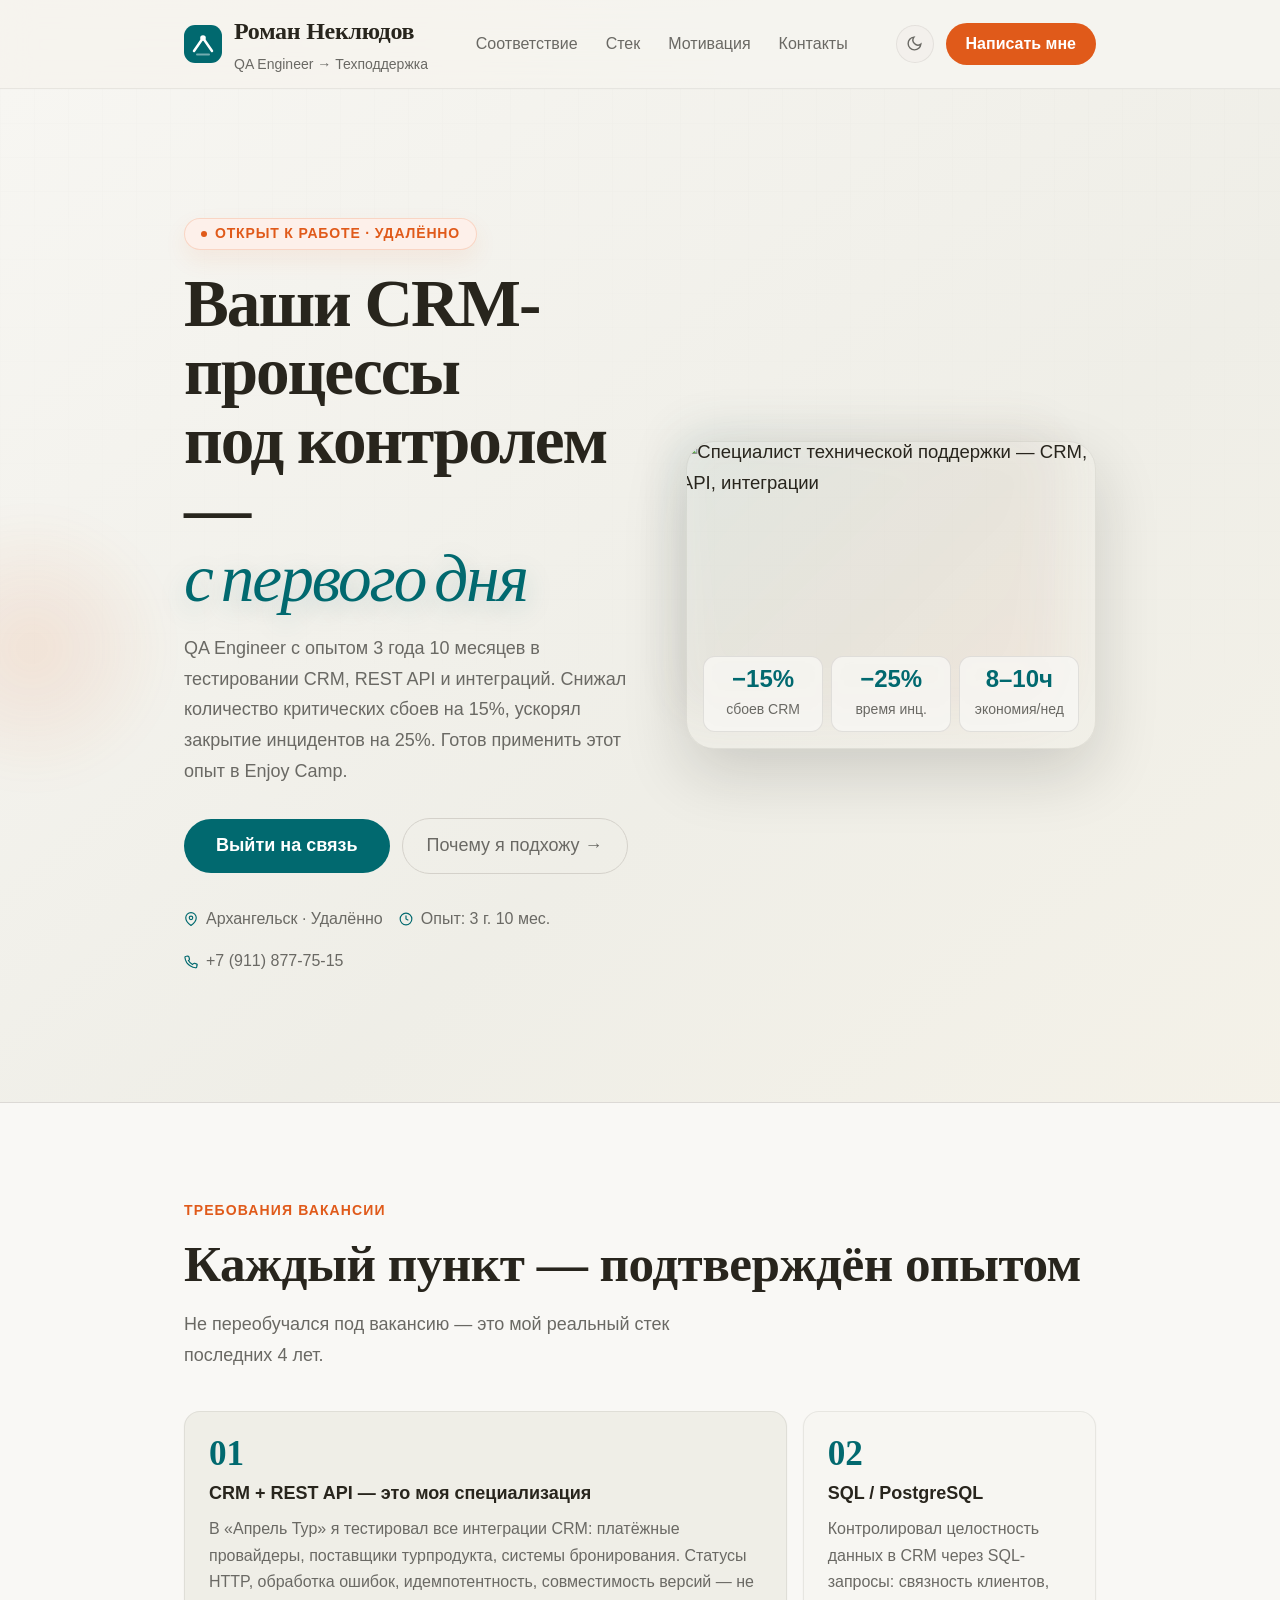
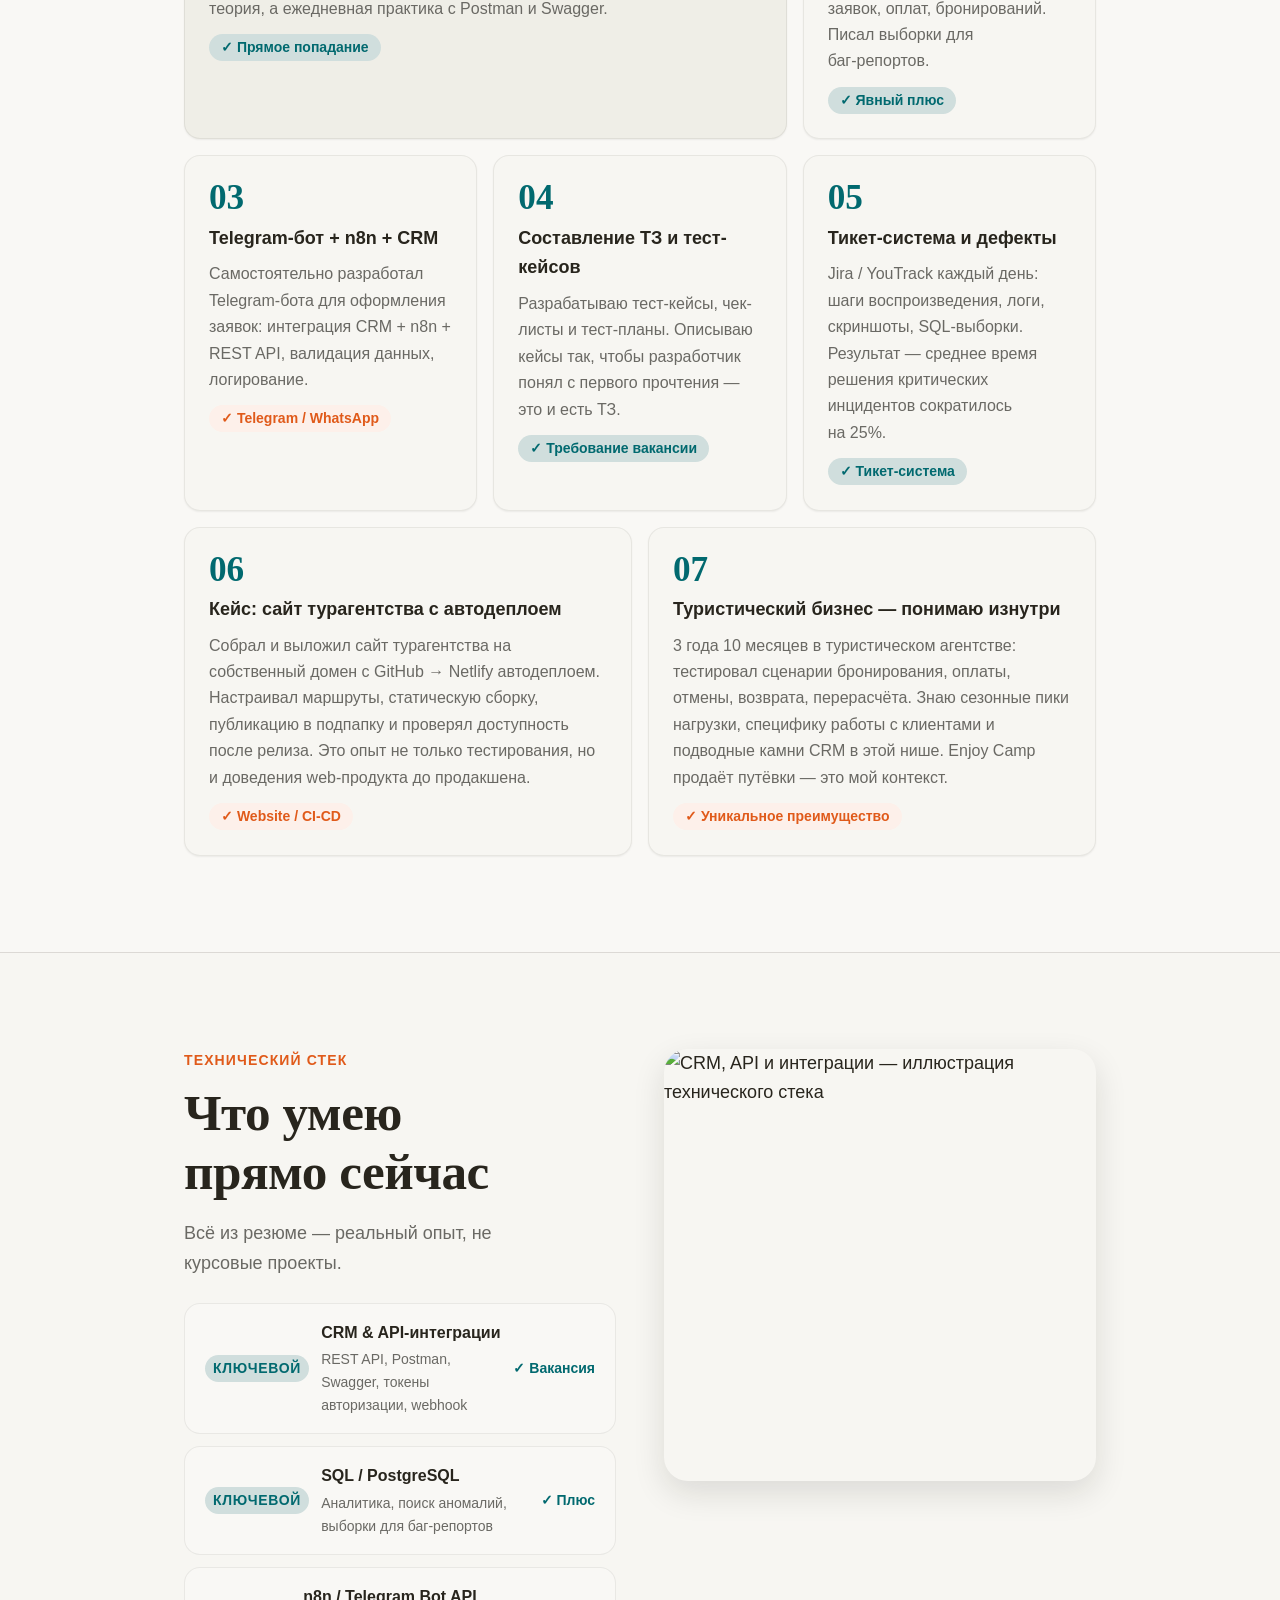
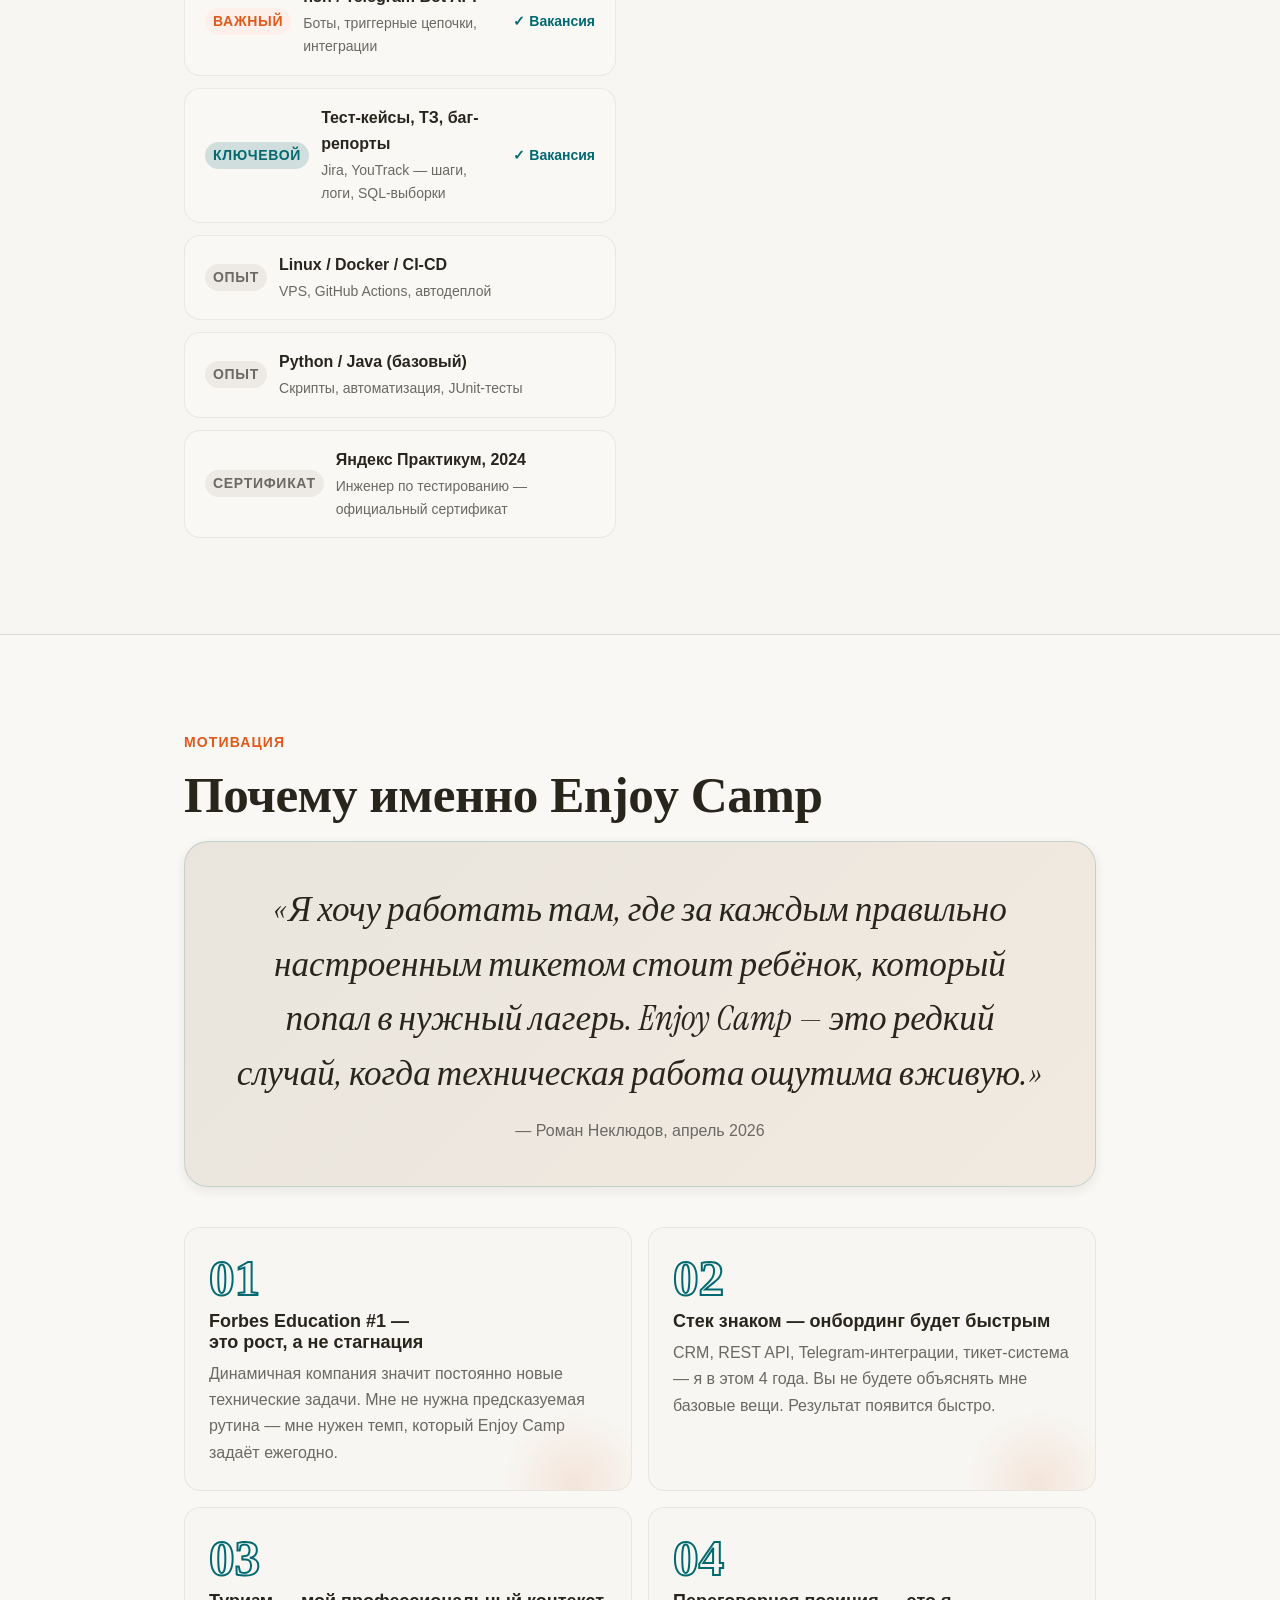
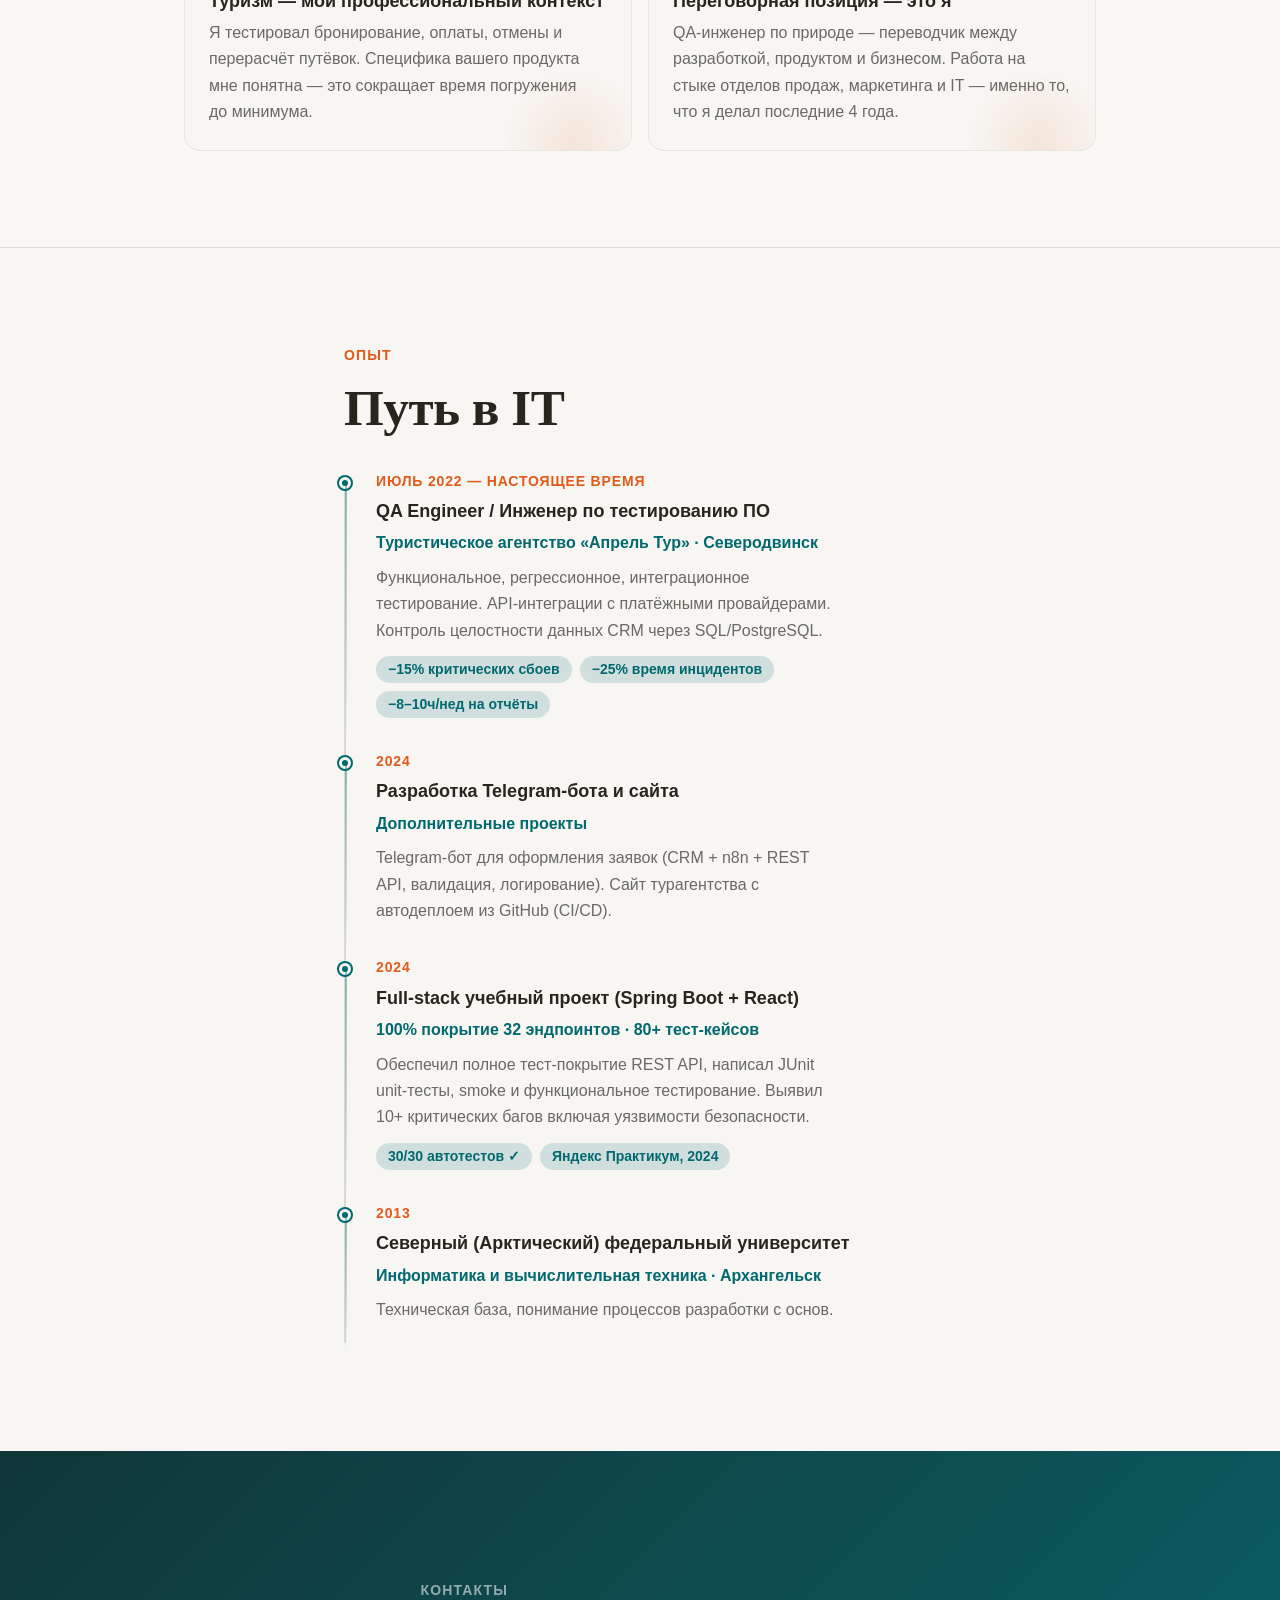
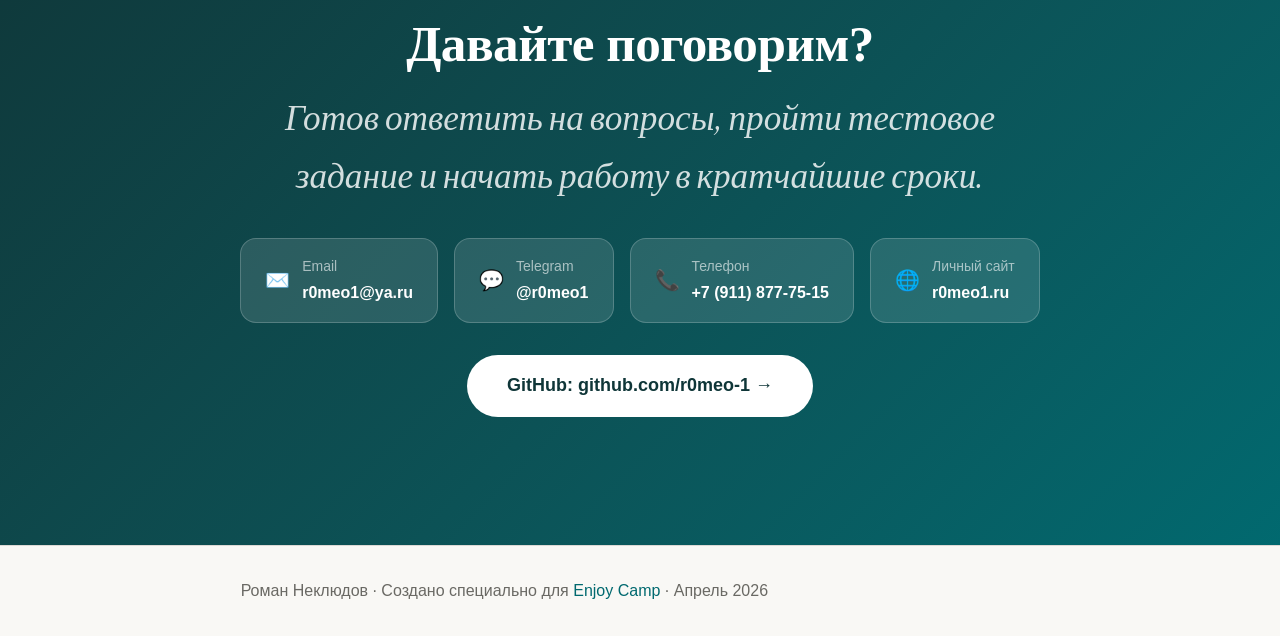
==== enjoycamp.html @ 449009f3 "Add website case to Enjoy Camp page" ====
<!DOCTYPE html>
<html lang="ru" data-theme="light">
<head>
  <meta charset="UTF-8">
  <meta name="viewport" content="width=device-width, initial-scale=1.0">
  <title>Роман Неклюдов — Enjoy Camp</title>
  <meta name="description" content="Почему именно я — Роман Неклюдов, QA Engineer с 3+ годами опыта, подхожу на роль Специалиста технической поддержки в Enjoy Camp">

  <link href="https://api.fontshare.com/v2/css?f[]=satoshi@300,400,500,700&f[]=cabinet-grotesk@700,800,900&display=swap" rel="stylesheet">
  <link rel="preconnect" href="https://fonts.googleapis.com">
  <link rel="preconnect" href="https://fonts.gstatic.com" crossorigin>
  <link href="https://fonts.googleapis.com/css2?family=Instrument+Serif:ital@0;1&display=swap" rel="stylesheet">

  <style>
    :root, [data-theme="light"] {
      --text-xs:   clamp(0.75rem,  0.7rem  + 0.25vw, 0.875rem);
      --text-sm:   clamp(0.875rem, 0.8rem  + 0.35vw, 1rem);
      --text-base: clamp(1rem,     0.95rem + 0.25vw, 1.125rem);
      --text-lg:   clamp(1.125rem, 1rem    + 0.75vw, 1.5rem);
      --text-xl:   clamp(1.5rem,   1.2rem  + 1.25vw, 2.25rem);
      --text-2xl:  clamp(2rem,     1.2rem  + 2.5vw,  3.5rem);
      --text-3xl:  clamp(2.5rem,   1rem    + 4vw,    5rem);

      --space-1:0.25rem;--space-2:0.5rem;--space-3:0.75rem;--space-4:1rem;
      --space-5:1.25rem;--space-6:1.5rem;--space-8:2rem;--space-10:2.5rem;
      --space-12:3rem;--space-16:4rem;--space-20:5rem;--space-24:6rem;--space-32:8rem;

      --color-bg:             #f7f6f2;
      --color-surface:        #f9f8f5;
      --color-surface-2:      #fbfbf9;
      --color-surface-offset: #f3f0ec;
      --color-surface-offset-2: #edeae5;
      --color-surface-dynamic: #e6e4df;
      --color-divider:        #dcd9d5;
      --color-border:         #d4d1ca;
      --color-text:           #28251d;
      --color-text-muted:     #6a6964;
      --color-text-faint:     #aaa9a4;
      --color-text-inverse:   #f9f8f4;
      --color-primary:        #01696f;
      --color-primary-hover:  #0c4e54;
      --color-primary-active: #0f3638;
      --color-primary-highlight: #d0dedd;
      --color-accent:         #e05a1a;
      --color-accent-light:   #fdf0ea;
      --color-accent-hover:   #c04712;

      --radius-sm:0.375rem;--radius-md:0.5rem;--radius-lg:0.75rem;
      --radius-xl:1rem;--radius-2xl:1.5rem;--radius-full:9999px;
      --transition-interactive:180ms cubic-bezier(0.16,1,0.3,1);
      --shadow-sm:0 1px 2px oklch(0.2 0.01 80/0.06);
      --shadow-md:0 4px 12px oklch(0.2 0.01 80/0.08);
      --shadow-lg:0 12px 32px oklch(0.2 0.01 80/0.12);
      --shadow-xl:0 24px 64px oklch(0.2 0.01 80/0.16);
      --content-narrow:640px;--content-default:960px;--content-wide:1200px;
      --font-display:'Cabinet Grotesk','Georgia',serif;
      --font-body:'Satoshi','Helvetica Neue',sans-serif;
      --font-serif:'Instrument Serif','Georgia',serif;
    }
    [data-theme="dark"] {
      --color-bg:#171614;--color-surface:#1c1b19;--color-surface-2:#201f1d;
      --color-surface-offset:#1d1c1a;--color-surface-offset-2:#22211f;
      --color-surface-dynamic:#2d2c2a;--color-divider:#262523;--color-border:#393836;
      --color-text:#cdccca;--color-text-muted:#8a8987;--color-text-faint:#5a5957;
      --color-text-inverse:#2b2a28;--color-primary:#4f98a3;
      --color-primary-hover:#227f8b;--color-primary-active:#1a626b;
      --color-primary-highlight:#2a3b3c;--color-accent:#f07840;
      --color-accent-light:#2a1f18;--color-accent-hover:#e35e28;
      --shadow-sm:0 1px 2px oklch(0 0 0/0.2);--shadow-md:0 4px 12px oklch(0 0 0/0.3);
      --shadow-lg:0 12px 32px oklch(0 0 0/0.4);--shadow-xl:0 24px 64px oklch(0 0 0/0.5);
    }
    @media (prefers-color-scheme:dark){:root:not([data-theme]){
      --color-bg:#171614;--color-surface:#1c1b19;--color-surface-2:#201f1d;
      --color-surface-offset:#1d1c1a;--color-surface-offset-2:#22211f;
      --color-surface-dynamic:#2d2c2a;--color-divider:#262523;--color-border:#393836;
      --color-text:#cdccca;--color-text-muted:#8a8987;--color-text-faint:#5a5957;
      --color-text-inverse:#2b2a28;--color-primary:#4f98a3;
      --color-primary-hover:#227f8b;--color-primary-active:#1a626b;
      --color-primary-highlight:#2a3b3c;--color-accent:#f07840;
      --color-accent-light:#2a1f18;--color-accent-hover:#e35e28;
      --shadow-sm:0 1px 2px oklch(0 0 0/0.2);--shadow-md:0 4px 12px oklch(0 0 0/0.3);
      --shadow-lg:0 12px 32px oklch(0 0 0/0.4);--shadow-xl:0 24px 64px oklch(0 0 0/0.5);
    }}

    *,*::before,*::after{box-sizing:border-box;margin:0;padding:0}
    html{-webkit-font-smoothing:antialiased;-moz-osx-font-smoothing:grayscale;
      text-rendering:optimizeLegibility;scroll-behavior:smooth;scroll-padding-top:var(--space-16)}
    body{min-height:100dvh;line-height:1.65;font-family:var(--font-body);
      font-size:var(--text-base);color:var(--color-text);background:
      radial-gradient(circle at top left, color-mix(in oklch,var(--color-accent) 12%,transparent), transparent 34%),
      radial-gradient(circle at 85% 12%, color-mix(in oklch,var(--color-primary) 14%,transparent), transparent 28%),
      linear-gradient(180deg, color-mix(in oklch,var(--color-bg) 94%,white), var(--color-bg) 36%, color-mix(in oklch,var(--color-surface) 85%,var(--color-bg)) 100%);
      overflow-x:hidden}
    body::before,body::after{content:'';position:fixed;inset:auto;pointer-events:none;z-index:0;filter:blur(18px);opacity:.5}
    body::before{top:8%;right:-8rem;width:20rem;height:20rem;border-radius:50%;
      background:radial-gradient(circle, color-mix(in oklch,var(--color-primary) 26%,transparent), transparent 70%);
      animation:float-orb 18s ease-in-out infinite}
    body::after{left:-7rem;bottom:12%;width:18rem;height:18rem;border-radius:50%;
      background:radial-gradient(circle, color-mix(in oklch,var(--color-accent) 22%,transparent), transparent 68%);
      animation:float-orb-reverse 22s ease-in-out infinite}
    img,svg{display:block;max-width:100%;height:auto}
    h1,h2,h3,h4{text-wrap:balance;line-height:1.15}
    p,li{text-wrap:pretty;max-width:72ch}
    ::selection{background:oklch(from var(--color-primary) l c h/0.2)}
    :focus-visible{outline:2px solid var(--color-primary);outline-offset:3px;border-radius:var(--radius-sm)}
    @media(prefers-reduced-motion:reduce){*,*::before,*::after{animation-duration:0.01ms!important;transition-duration:0.01ms!important}}
    a,button{transition:color var(--transition-interactive),background var(--transition-interactive),box-shadow var(--transition-interactive),opacity var(--transition-interactive),transform var(--transition-interactive)}
    button{cursor:pointer;background:none;border:none;font:inherit;color:inherit}
    .site-shell{position:relative;isolation:isolate}
    .page-progress{position:fixed;top:0;left:0;width:100%;height:3px;z-index:220;transform-origin:left center;
      background:linear-gradient(90deg,var(--color-accent),var(--color-primary));transform:scaleX(var(--scroll-progress,0))}
    .ambient-stage{position:fixed;inset:0;pointer-events:none;z-index:0;overflow:hidden}
    .ambient-ribbon{position:absolute;inset:auto;opacity:.3;mix-blend-mode:multiply;
      background:linear-gradient(135deg, color-mix(in oklch,var(--color-primary) 22%,transparent), transparent 68%)}
    .ambient-ribbon--one{top:6rem;left:-6rem;width:22rem;height:22rem;border-radius:42% 58% 68% 32%/47% 36% 64% 53%;animation:float-orb 26s ease-in-out infinite}
    .ambient-ribbon--two{right:-8rem;top:32rem;width:26rem;height:26rem;border-radius:61% 39% 37% 63%/40% 51% 49% 60%;
      background:linear-gradient(135deg, color-mix(in oklch,var(--color-accent) 18%,transparent), transparent 72%);
      animation:float-orb-reverse 30s ease-in-out infinite}

    /* Layout */
    .container{max-width:var(--content-default);margin-inline:auto;padding-inline:clamp(var(--space-4),3.8vw,var(--space-6))}
    .section{padding-block:clamp(var(--space-12),8vw,var(--space-24))}

    /* Scroll animations */
    .fade-in{opacity:0;transform:translateY(28px) scale(.985);transition:
      opacity 800ms cubic-bezier(0.16,1,0.3,1),
      transform 800ms cubic-bezier(0.16,1,0.3,1)}
    .fade-in.is-visible{opacity:1;transform:translateY(0) scale(1)}
    .fade-in[data-delay="1"]{transition-delay:90ms}
    .fade-in[data-delay="2"]{transition-delay:180ms}
    .fade-in[data-delay="3"]{transition-delay:270ms}
    @supports(animation-timeline:scroll()){
      .fade-in{animation:reveal-fade linear both;animation-timeline:view();animation-range:entry 0% entry 65%}
    }
    @keyframes reveal-fade{to{opacity:1;transform:translateY(0) scale(1)}}
    @keyframes float-orb{0%,100%{transform:translate3d(0,0,0) scale(1)}50%{transform:translate3d(-18px,24px,0) scale(1.08)}}
    @keyframes float-orb-reverse{0%,100%{transform:translate3d(0,0,0) scale(1)}50%{transform:translate3d(24px,-18px,0) scale(.94)}}
    @keyframes glow-shift{0%,100%{filter:saturate(1);transform:translateY(0)}50%{filter:saturate(1.08);transform:translateY(-4px)}}
    @keyframes rise-in{from{opacity:0;transform:translateY(32px) scale(.97)}to{opacity:1;transform:translateY(0) scale(1)}}
    @keyframes line-grow{from{transform:scaleX(0);opacity:0}to{transform:scaleX(1);opacity:1}}

    /* HEADER */
    .header{position:sticky;top:0;z-index:100;
      background:color-mix(in oklch,var(--color-bg) 88%,transparent);
      backdrop-filter:blur(16px);-webkit-backdrop-filter:blur(16px);
      border-bottom:1px solid oklch(from var(--color-text) l c h/0.07);
      padding-block:var(--space-3)}
    .header-inner{display:flex;align-items:center;justify-content:space-between;gap:var(--space-4)}
    .logo{display:flex;align-items:center;gap:var(--space-3);text-decoration:none;color:var(--color-text)}
    .logo-mark{flex-shrink:0}
    .logo-name{font-family:var(--font-display);font-size:var(--text-lg);font-weight:900;letter-spacing:-0.01em}
    .logo-role{font-size:var(--text-xs);color:var(--color-text-muted);margin-top:1px}
    .nav{display:flex;align-items:center;gap:var(--space-1)}
    .nav a{font-size:var(--text-sm);color:var(--color-text-muted);text-decoration:none;
      padding:var(--space-2) var(--space-3);border-radius:var(--radius-md)}
    .nav a:hover{color:var(--color-text);background:var(--color-surface-offset)}
    .header-right{display:flex;align-items:center;gap:var(--space-3)}
    .theme-btn{width:38px;height:38px;border-radius:var(--radius-full);
      display:flex;align-items:center;justify-content:center;
      background:var(--color-surface-offset);color:var(--color-text-muted);
      border:1px solid oklch(from var(--color-text) l c h/0.08)}
    .theme-btn:hover{background:var(--color-surface-dynamic);color:var(--color-text)}
    .hdr-cta{background:var(--color-accent);color:#fff;text-decoration:none;
      padding:var(--space-2) var(--space-5);border-radius:var(--radius-full);
      font-size:var(--text-sm);font-weight:600}
    .hdr-cta:hover{background:var(--color-accent-hover);box-shadow:var(--shadow-md)}
    @media(max-width:640px){.nav{display:none}}

    /* HERO */
    .hero{position:relative;padding-block:clamp(var(--space-16),12vw,var(--space-32));
      background:linear-gradient(140deg in oklch,
        var(--color-bg) 0%,
        color-mix(in oklch,var(--color-primary) 5%,var(--color-bg)) 60%,
        color-mix(in oklch,var(--color-accent) 4%,var(--color-bg)) 100%)}
    .hero::before{content:'';position:absolute;inset:0;pointer-events:none;
      background:
        linear-gradient(90deg, color-mix(in oklch,var(--color-text) 4%,transparent) 1px, transparent 1px),
        linear-gradient(color-mix(in oklch,var(--color-text) 4%,transparent) 1px, transparent 1px);
      background-size:34px 34px;mask-image:linear-gradient(180deg,rgba(0,0,0,.18),transparent 78%)}
    .hero-grid{position:relative;display:grid;grid-template-columns:minmax(0,1.05fr) minmax(320px,.95fr);gap:clamp(var(--space-8),6vw,var(--space-12));align-items:center}
    .hero-copy{position:relative;z-index:1;animation:rise-in .95s cubic-bezier(0.16,1,0.3,1) both}
    .hero-badge{display:inline-flex;align-items:center;gap:var(--space-2);
      background:var(--color-accent-light);color:var(--color-accent);
      border:1px solid color-mix(in oklch,var(--color-accent) 18%,transparent);
      padding:3px var(--space-4);border-radius:var(--radius-full);
      font-size:var(--text-xs);font-weight:700;letter-spacing:0.06em;text-transform:uppercase;
      margin-bottom:var(--space-5);box-shadow:0 10px 24px oklch(from var(--color-accent) l c h/.08)}
    .badge-dot{width:6px;height:6px;border-radius:50%;background:var(--color-accent);animation:pulse 2s infinite}
    @keyframes pulse{0%,100%{opacity:1}50%{opacity:0.35}}
    .hero-title{font-family:var(--font-display);font-size:var(--text-3xl);font-weight:900;
      line-height:1.02;letter-spacing:-0.03em;margin-bottom:var(--space-5);color:var(--color-text)}
    .hero-title em{font-style:italic;font-family:var(--font-serif);color:var(--color-primary);font-weight:400;
      text-shadow:0 8px 28px color-mix(in oklch,var(--color-primary) 22%,transparent)}
    .hero-lead{font-size:var(--text-base);color:var(--color-text-muted);max-width:50ch;
      line-height:1.7;margin-bottom:var(--space-8)}
    .hero-actions{display:flex;flex-wrap:wrap;gap:var(--space-3);align-items:center;margin-bottom:var(--space-8)}
    .btn-primary{background:var(--color-primary);color:#fff;padding:var(--space-3) var(--space-8);
      border-radius:var(--radius-full);font-size:var(--text-base);font-weight:600;
      text-decoration:none;border:none;cursor:pointer;display:inline-block}
    .btn-primary:hover{background:var(--color-primary-hover);box-shadow:var(--shadow-lg);transform:translateY(-1px)}
    .btn-ghost{background:none;border:1px solid var(--color-border);color:var(--color-text-muted);
      padding:var(--space-3) var(--space-6);border-radius:var(--radius-full);
      font-size:var(--text-base);font-weight:500;text-decoration:none;cursor:pointer;display:inline-block}
    .btn-ghost:hover{border-color:var(--color-primary);color:var(--color-primary);background:var(--color-primary-highlight)}
    .hero-meta{display:flex;flex-wrap:wrap;gap:var(--space-4)}
    .meta-item{display:flex;align-items:center;gap:var(--space-2);
      font-size:var(--text-sm);color:var(--color-text-muted)}
    .meta-item svg{color:var(--color-primary);flex-shrink:0}
    .hero-visual{position:relative;animation:rise-in 1.05s cubic-bezier(0.16,1,0.3,1) both .1s}
    .hero-visual::before{content:'';position:absolute;inset:-1rem 2rem 2rem -1rem;border-radius:2.25rem;
      background:linear-gradient(135deg, color-mix(in oklch,var(--color-primary) 18%,transparent), color-mix(in oklch,var(--color-accent) 14%,transparent));
      filter:blur(24px);opacity:.45;z-index:0;animation:glow-shift 12s ease-in-out infinite}
    .hero-img-wrap{position:relative;border-radius:calc(var(--radius-2xl) + .25rem);overflow:hidden;box-shadow:var(--shadow-xl);z-index:1;
      border:1px solid color-mix(in oklch,var(--color-text) 8%,transparent)}
    .hero-img-wrap img{width:100%;aspect-ratio:4/3;object-fit:cover;transform:scale(1.03);transition:transform 1.2s cubic-bezier(0.16,1,0.3,1)}
    .hero-img-wrap:hover img{transform:scale(1.08)}
    .hero-kpis{position:absolute;bottom:var(--space-4);left:var(--space-4);right:var(--space-4);
      display:grid;grid-template-columns:repeat(3,1fr);gap:var(--space-2)}
    .kpi{background:color-mix(in oklch,var(--color-bg) 90%,transparent);
      backdrop-filter:blur(10px);-webkit-backdrop-filter:blur(10px);
      border:1px solid oklch(from var(--color-text) l c h/0.1);
      border-radius:var(--radius-lg);padding:var(--space-2) var(--space-3);text-align:center;
      transition:transform 240ms ease,box-shadow 240ms ease}
    .kpi:hover{transform:translateY(-3px);box-shadow:var(--shadow-md)}
    .kpi strong{display:block;font-size:var(--text-lg);font-weight:800;color:var(--color-primary);line-height:1.2}
    .kpi span{font-size:var(--text-xs);color:var(--color-text-muted)}
    @media(max-width:768px){.hero-grid{grid-template-columns:1fr}.hero-visual{order:-1}.hero-meta{gap:var(--space-3)}}

    /* MATCH */
    .match-section{background:var(--color-surface)}
    .section-eyebrow{font-size:var(--text-xs);font-weight:700;letter-spacing:0.08em;
      text-transform:uppercase;color:var(--color-accent);margin-bottom:var(--space-3)}
    .section-title{font-family:var(--font-display);font-size:var(--text-2xl);font-weight:800;
      margin-bottom:var(--space-4);color:var(--color-text);letter-spacing:-0.01em}
    .section-lead{font-size:var(--text-base);color:var(--color-text-muted);
      max-width:56ch;margin-bottom:var(--space-10);line-height:1.7}

    /* Bento-style asymmetric grid */
    .bento{display:grid;grid-template-columns:repeat(6,1fr);gap:var(--space-4)}
    .bento-card{position:relative;overflow:hidden;background:var(--color-bg);border-radius:var(--radius-xl);padding:var(--space-6);
      border:1px solid oklch(from var(--color-text) l c h/0.08);box-shadow:var(--shadow-sm);
      transition:box-shadow var(--transition-interactive),transform var(--transition-interactive),border-color var(--transition-interactive)}
    .bento-card::before{content:'';position:absolute;inset:-40% auto auto -10%;width:11rem;height:11rem;border-radius:50%;
      background:radial-gradient(circle, color-mix(in oklch,var(--color-primary) 12%,transparent), transparent 68%);
      opacity:0;transition:opacity 260ms ease}
    .bento-card:hover{box-shadow:var(--shadow-lg);transform:translateY(-6px);border-color:color-mix(in oklch,var(--color-primary) 24%,transparent)}
    .bento-card:hover::before{opacity:1}
    .bento-card.span-2{grid-column:span 2}
    .bento-card.span-3{grid-column:span 3}
    .bento-card.span-4{grid-column:span 4}
    .bento-card.span-6{grid-column:span 6}
    .bento-card.featured{background:color-mix(in oklch,var(--color-primary) 5%,var(--color-bg))}
    .card-num{font-family:var(--font-display);font-size:var(--text-xl);font-weight:900;
      color:var(--color-primary);margin-bottom:var(--space-2);line-height:1}
    .card-title{font-weight:700;font-size:var(--text-base);margin-bottom:var(--space-2);color:var(--color-text)}
    .card-body{font-size:var(--text-sm);color:var(--color-text-muted);line-height:1.65;max-width:100%}
    .card-result{display:inline-flex;align-items:center;gap:var(--space-2);margin-top:var(--space-3);
      background:var(--color-primary-highlight);color:var(--color-primary);
      padding:2px var(--space-3);border-radius:var(--radius-full);
      font-size:var(--text-xs);font-weight:700}
    .card-result-accent{background:var(--color-accent-light);color:var(--color-accent)}
    @media(max-width:768px){
      .bento{grid-template-columns:1fr}
      .bento-card.span-2,.bento-card.span-3,.bento-card.span-4,.bento-card.span-6{grid-column:span 1}
    }

    /* SKILLS */
    .skills-section{background:var(--color-bg)}
    .skills-layout{display:grid;grid-template-columns:1fr 1fr;gap:var(--space-12);align-items:start}
    .skills-img{border-radius:var(--radius-2xl);overflow:hidden;box-shadow:var(--shadow-lg);
      position:sticky;top:calc(var(--space-16) + var(--space-4))}
    .skills-img img{width:100%;aspect-ratio:1;object-fit:cover;transition:transform 1s cubic-bezier(0.16,1,0.3,1)}
    .skills-img:hover img{transform:scale(1.05)}
    .skills-stack{display:flex;flex-direction:column;gap:var(--space-3)}
    .skill-row{position:relative;overflow:hidden;background:var(--color-surface);border:1px solid oklch(from var(--color-text) l c h/0.08);
      border-radius:var(--radius-xl);padding:var(--space-4) var(--space-5);
      display:grid;grid-template-columns:auto 1fr auto;gap:var(--space-3);align-items:center;
      transition:box-shadow var(--transition-interactive),border-color var(--transition-interactive),transform var(--transition-interactive)}
    .skill-row::after{content:'';position:absolute;left:0;top:0;bottom:0;width:4px;background:linear-gradient(180deg,var(--color-primary),var(--color-accent));
      transform:scaleY(0);transform-origin:top;transition:transform 260ms ease}
    .skill-row:hover{box-shadow:var(--shadow-md);border-color:var(--color-primary);transform:translateX(4px)}
    .skill-row:hover::after{transform:scaleY(1)}
    .pill{font-size:var(--text-xs);font-weight:700;letter-spacing:0.05em;text-transform:uppercase;
      padding:2px var(--space-2);border-radius:var(--radius-full);white-space:nowrap}
    .pill-teal{background:var(--color-primary-highlight);color:var(--color-primary)}
    .pill-orange{background:var(--color-accent-light);color:var(--color-accent)}
    .pill-neutral{background:var(--color-surface-offset-2);color:var(--color-text-muted)}
    .skill-name{font-weight:600;font-size:var(--text-sm);color:var(--color-text)}
    .skill-sub{font-size:var(--text-xs);color:var(--color-text-muted);margin-top:2px}
    .skill-check{font-size:var(--text-xs);color:var(--color-primary);font-weight:700}
    .skill-check::before{content:'✓ '}
    @media(max-width:768px){.skills-layout{grid-template-columns:1fr}.skills-img{display:none}}

    /* WHY */
    .why-section{background:var(--color-surface)}
    .why-pullquote{background:linear-gradient(135deg in oklch,
        color-mix(in oklch,var(--color-primary) 7%,var(--color-surface-offset)),
        color-mix(in oklch,var(--color-accent) 5%,var(--color-surface-offset)));
      border:1px solid color-mix(in oklch,var(--color-primary) 18%,transparent);
      border-radius:var(--radius-2xl);padding:var(--space-10) var(--space-12);
      text-align:center;margin-bottom:var(--space-10);box-shadow:var(--shadow-md)}
    .why-pullquote blockquote{font-family:var(--font-serif);font-style:italic;
      font-size:var(--text-xl);color:var(--color-text);line-height:1.55;
      max-width:58ch;margin-inline:auto;margin-bottom:var(--space-4)}
    .why-pullquote cite{font-style:normal;font-size:var(--text-sm);color:var(--color-text-muted)}
    .reasons{display:grid;grid-template-columns:repeat(2,1fr);gap:var(--space-4)}
    .reason{position:relative;background:var(--color-bg);border-radius:var(--radius-xl);padding:var(--space-6);
      border:1px solid oklch(from var(--color-text) l c h/0.08);overflow:hidden;
      transition:transform var(--transition-interactive),box-shadow var(--transition-interactive),border-color var(--transition-interactive)}
    .reason::before{content:'';position:absolute;inset:auto -1rem -4rem auto;width:9rem;height:9rem;border-radius:50%;
      background:radial-gradient(circle, color-mix(in oklch,var(--color-accent) 16%,transparent), transparent 70%);opacity:.7}
    .reason:hover{transform:translateY(-6px);box-shadow:var(--shadow-lg);border-color:color-mix(in oklch,var(--color-accent) 20%,transparent)}
    .reason-n{font-family:var(--font-display);font-size:clamp(2.5rem,4vw,4rem);font-weight:900;
      line-height:1;-webkit-text-stroke:2px var(--color-primary);
      color:transparent;margin-bottom:var(--space-2)}
    .reason h3{font-size:var(--text-base);font-weight:700;margin-bottom:var(--space-2);color:var(--color-text)}
    .reason p{font-size:var(--text-sm);color:var(--color-text-muted);line-height:1.65;max-width:100%}
    @media(max-width:640px){.reasons{grid-template-columns:1fr}.why-pullquote{padding:var(--space-6)}}

    /* TIMELINE */
    .tl-section{background:var(--color-bg)}
    .timeline{position:relative;padding-left:var(--space-8)}
    .timeline::before{content:'';position:absolute;left:0;top:var(--space-3);bottom:var(--space-3);
      width:2px;background:var(--color-divider);border-radius:2px}
    .tl-item{position:relative;padding-bottom:var(--space-8)}
    .tl-item::before{content:'';position:absolute;
      left:calc(-1*var(--space-8) - 5px);top:7px;
      width:12px;height:12px;border-radius:50%;
      background:var(--color-primary);border:3px solid var(--color-bg);
      box-shadow:0 0 0 2px var(--color-primary)}
    .tl-item::after{content:'';position:absolute;left:calc(-1*var(--space-8) + 1px);top:13px;width:2px;height:calc(100% - 13px);
      background:linear-gradient(180deg,color-mix(in oklch,var(--color-primary) 40%,transparent),transparent)}
    .tl-date{font-size:var(--text-xs);color:var(--color-accent);font-weight:700;
      text-transform:uppercase;letter-spacing:0.06em;margin-bottom:var(--space-1)}
    .tl-title{font-weight:700;font-size:var(--text-base);color:var(--color-text);margin-bottom:var(--space-1)}
    .tl-company{font-size:var(--text-sm);color:var(--color-primary);font-weight:600;margin-bottom:var(--space-2)}
    .tl-desc{font-size:var(--text-sm);color:var(--color-text-muted);max-width:52ch;line-height:1.65}
    .tl-achievements{margin-top:var(--space-3);display:flex;flex-wrap:wrap;gap:var(--space-2)}
    .achievement{display:inline-flex;align-items:center;gap:var(--space-1);
      background:var(--color-primary-highlight);color:var(--color-primary);
      padding:2px var(--space-3);border-radius:var(--radius-full);
      font-size:var(--text-xs);font-weight:700}

    /* CTA */
    .cta-section{background:linear-gradient(135deg in oklch,var(--color-primary-active),var(--color-primary));
      color:#fff;text-align:center;padding-block:clamp(var(--space-16),10vw,var(--space-32))}
    .cta-section .section-eyebrow{color:rgba(255,255,255,0.55)}
    .cta-title{font-family:var(--font-display);font-size:var(--text-2xl);font-weight:900;
      color:#fff;margin-bottom:var(--space-4);letter-spacing:-0.01em}
    .cta-tagline{font-family:var(--font-serif);font-style:italic;font-size:var(--text-xl);
      color:rgba(255,255,255,0.82);max-width:52ch;margin-inline:auto;margin-bottom:var(--space-8)}
    .contact-grid{display:flex;flex-wrap:wrap;gap:var(--space-4);justify-content:center;margin-bottom:var(--space-8)}
    .contact-link{background:rgba(255,255,255,0.12);border:1px solid rgba(255,255,255,0.2);
      border-radius:var(--radius-xl);padding:var(--space-4) var(--space-6);
      display:flex;align-items:center;gap:var(--space-3);text-decoration:none;color:#fff;
      font-size:var(--text-sm);font-weight:500;position:relative;overflow:hidden}
    .contact-link::before{content:'';position:absolute;inset:0;background:linear-gradient(120deg,transparent 20%,rgba(255,255,255,.18),transparent 80%);
      transform:translateX(-120%);transition:transform 500ms ease}
    .contact-link:hover{background:rgba(255,255,255,0.22);transform:translateY(-4px);box-shadow:0 12px 30px rgba(0,0,0,0.2)}
    .contact-link:hover::before{transform:translateX(120%)}
    .contact-icon{font-size:20px;flex-shrink:0}
    .contact-detail{text-align:left}
    .contact-label{font-size:var(--text-xs);opacity:.6;display:block;margin-bottom:2px}
    .contact-val{font-weight:600}
    .btn-white{background:#fff;color:var(--color-primary-active);
      padding:var(--space-4) var(--space-10);border-radius:var(--radius-full);
      font-size:var(--text-base);font-weight:700;text-decoration:none;display:inline-block}
    .btn-white:hover{box-shadow:0 8px 32px rgba(0,0,0,0.22);transform:translateY(-2px)}

    /* FOOTER */
    .footer{background:var(--color-surface);border-top:1px solid var(--color-divider);
      padding-block:var(--space-8);text-align:center}
    .footer p{font-size:var(--text-sm);color:var(--color-text-muted)}
    .footer a{color:var(--color-primary);text-decoration:none}
    .footer a:hover{text-decoration:underline}

    hr.divider{border:none;border-top:1px solid var(--color-divider);margin:0;position:relative;overflow:hidden}
    hr.divider::after{content:'';position:absolute;left:0;top:-1px;height:1px;width:12rem;
      background:linear-gradient(90deg,transparent,var(--color-primary),transparent);transform-origin:left center;animation:line-grow 1.1s ease both}
    @media(max-width:640px){
      .hero-actions,.contact-grid{flex-direction:column;align-items:stretch}
      .btn-primary,.btn-ghost,.contact-link,.btn-white{text-align:center;justify-content:center}
      .skill-row{grid-template-columns:1fr;align-items:start}
    }
  </style>
</head>
<body>
<div class="page-progress" aria-hidden="true"></div>
<div class="ambient-stage" aria-hidden="true">
  <div class="ambient-ribbon ambient-ribbon--one"></div>
  <div class="ambient-ribbon ambient-ribbon--two"></div>
</div>
<div class="site-shell">

<!-- HEADER -->
<header class="header">
  <div class="container">
    <div class="header-inner">
      <a href="#" class="logo" aria-label="Роман Неклюдов — главная">
        <svg class="logo-mark" width="38" height="38" viewBox="0 0 38 38" fill="none" aria-hidden="true">
          <rect width="38" height="38" rx="11" fill="var(--color-primary)"/>
          <path d="M10 26 L19 13 L28 26" stroke="white" stroke-width="2.5" stroke-linecap="round" stroke-linejoin="round"/>
          <circle cx="19" cy="13" r="2.8" fill="white"/>
          <line x1="13" y1="29.5" x2="25" y2="29.5" stroke="rgba(255,255,255,0.45)" stroke-width="2" stroke-linecap="round"/>
        </svg>
        <div>
          <div class="logo-name">Роман Неклюдов</div>
          <div class="logo-role">QA Engineer → Техподдержка</div>
        </div>
      </a>
      <nav class="nav" aria-label="Основная навигация">
        <a href="#match">Соответствие</a>
        <a href="#skills">Стек</a>
        <a href="#why">Мотивация</a>
        <a href="#contact">Контакты</a>
      </nav>
      <div class="header-right">
        <button class="theme-btn" data-theme-toggle aria-label="Переключить тему">
          <svg width="17" height="17" viewBox="0 0 24 24" fill="none" stroke="currentColor" stroke-width="2"><path d="M21 12.79A9 9 0 1 1 11.21 3 7 7 0 0 0 21 12.79z"/></svg>
        </button>
        <a href="#contact" class="hdr-cta">Написать мне</a>
      </div>
    </div>
  </div>
</header>

<main>
<!-- HERO -->
<section class="hero" aria-label="Представление кандидата">
  <div class="container">
    <div class="hero-grid">
      <div class="hero-copy">
        <div class="hero-badge"><span class="badge-dot"></span>Открыт к работе · Удалённо</div>
        <h1 class="hero-title">
          Ваши CRM-процессы<br>под контролем —<br><em>с первого дня</em>
        </h1>
        <p class="hero-lead">
          QA Engineer с опытом 3 года 10 месяцев в тестировании CRM, REST API и интеграций.
          Снижал количество критических сбоев на 15%, ускорял закрытие инцидентов на 25%.
          Готов применить этот опыт в Enjoy Camp.
        </p>
        <div class="hero-actions">
          <a href="#contact" class="btn-primary">Выйти на связь</a>
          <a href="#match" class="btn-ghost">Почему я подхожу →</a>
        </div>
        <div class="hero-meta">
          <span class="meta-item">
            <svg width="14" height="14" viewBox="0 0 24 24" fill="none" stroke="currentColor" stroke-width="2"><path d="M21 10c0 7-9 13-9 13s-9-6-9-13a9 9 0 0 1 18 0z"/><circle cx="12" cy="10" r="3"/></svg>
            Архангельск · Удалённо
          </span>
          <span class="meta-item">
            <svg width="14" height="14" viewBox="0 0 24 24" fill="none" stroke="currentColor" stroke-width="2"><circle cx="12" cy="12" r="10"/><polyline points="12 6 12 12 16 14"/></svg>
            Опыт: 3 г. 10 мес.
          </span>
          <span class="meta-item">
            <svg width="14" height="14" viewBox="0 0 24 24" fill="none" stroke="currentColor" stroke-width="2"><path d="M22 16.92v3a2 2 0 0 1-2.18 2 19.79 19.79 0 0 1-8.63-3.07A19.5 19.5 0 0 1 4.69 13a19.79 19.79 0 0 1-3.07-8.67A2 2 0 0 1 3.6 2.18L6.59 2a2 2 0 0 1 2 1.72c.127.96.361 1.903.7 2.81a2 2 0 0 1-.45 2.11L7.64 9.45a16 16 0 0 0 6.91 6.91l1.61-1.61a2 2 0 0 1 2.11-.45c.907.339 1.85.573 2.81.7A2 2 0 0 1 22.7 16.92z"/></svg>
            +7 (911) 877-75-15
          </span>
        </div>
      </div>
      <div class="hero-visual">
        <div class="hero-img-wrap">
          <img src="https://user-gen-media-assets.s3.amazonaws.com/seedream_images/41b95b06-5148-4bdb-843c-a88d6681db65.png"
            alt="Специалист технической поддержки — CRM, API, интеграции"
            width="600" height="450" loading="eager" decoding="async">
          <div class="hero-kpis">
            <div class="kpi"><strong>−15%</strong><span>сбоев CRM</span></div>
            <div class="kpi"><strong>−25%</strong><span>время инц.</span></div>
            <div class="kpi"><strong>8–10ч</strong><span>экономия/нед</span></div>
          </div>
        </div>
      </div>
    </div>
  </div>
</section>

<hr class="divider">

<!-- MATCH SECTION — бенто-сетка -->
<section class="match-section section" id="match" aria-label="Соответствие требованиям вакансии">
  <div class="container">
    <p class="section-eyebrow">Требования вакансии</p>
    <h2 class="section-title">Каждый пункт — подтверждён опытом</h2>
    <p class="section-lead">Не переобучался под вакансию — это мой реальный стек последних 4 лет.</p>

    <div class="bento">
      <!-- Large featured card -->
      <div class="bento-card span-4 featured fade-in" data-delay="1">
        <div class="card-num">01</div>
        <div class="card-title">CRM + REST API — это моя специализация</div>
        <p class="card-body">В «Апрель Тур» я тестировал все интеграции CRM: платёжные провайдеры, поставщики турпродукта, системы бронирования. Статусы HTTP, обработка ошибок, идемпотентность, совместимость версий — не теория, а ежедневная практика с Postman и Swagger.</p>
        <span class="card-result">✓ Прямое попадание</span>
      </div>
      <!-- Small card -->
      <div class="bento-card span-2 fade-in" data-delay="2">
        <div class="card-num">02</div>
        <div class="card-title">SQL / PostgreSQL</div>
        <p class="card-body">Контролировал целостность данных в CRM через SQL-запросы: связность клиентов, заявок, оплат, бронирований. Писал выборки для баг-репортов.</p>
        <span class="card-result">✓ Явный плюс</span>
      </div>

      <!-- Row 2 -->
      <div class="bento-card span-2 fade-in" data-delay="1">
        <div class="card-num">03</div>
        <div class="card-title">Telegram-бот + n8n + CRM</div>
        <p class="card-body">Самостоятельно разработал Telegram-бота для оформления заявок: интеграция CRM + n8n + REST API, валидация данных, логирование.</p>
        <span class="card-result card-result-accent">✓ Telegram / WhatsApp</span>
      </div>
      <div class="bento-card span-2 fade-in" data-delay="2">
        <div class="card-num">04</div>
        <div class="card-title">Составление ТЗ и тест-кейсов</div>
        <p class="card-body">Разрабатываю тест-кейсы, чек-листы и тест-планы. Описываю кейсы так, чтобы разработчик понял с первого прочтения — это и есть ТЗ.</p>
        <span class="card-result">✓ Требование вакансии</span>
      </div>
      <div class="bento-card span-2 fade-in" data-delay="3">
        <div class="card-num">05</div>
        <div class="card-title">Тикет-система и дефекты</div>
        <p class="card-body">Jira / YouTrack каждый день: шаги воспроизведения, логи, скриншоты, SQL-выборки. Результат — среднее время решения критических инцидентов сократилось на 25%.</p>
        <span class="card-result">✓ Тикет-система</span>
      </div>

      <div class="bento-card span-3 fade-in" data-delay="1">
        <div class="card-num">06</div>
        <div class="card-title">Кейс: сайт турагентства с автодеплоем</div>
        <p class="card-body">Собрал и выложил сайт турагентства на собственный домен с GitHub → Netlify автодеплоем. Настраивал маршруты, статическую сборку, публикацию в подпапку и проверял доступность после релиза. Это опыт не только тестирования, но и доведения web-продукта до продакшена.</p>
        <span class="card-result card-result-accent">✓ Website / CI-CD</span>
      </div>

      <!-- Row 3: wide card -->
      <div class="bento-card span-3 fade-in" data-delay="2">
        <div class="card-num">07</div>
        <div class="card-title">Туристический бизнес — понимаю изнутри</div>
        <p class="card-body">3 года 10 месяцев в туристическом агентстве: тестировал сценарии бронирования, оплаты, отмены, возврата, перерасчёта. Знаю сезонные пики нагрузки, специфику работы с клиентами и подводные камни CRM в этой нише. Enjoy Camp продаёт путёвки — это мой контекст.</p>
        <span class="card-result card-result-accent">✓ Уникальное преимущество</span>
      </div>
    </div>
  </div>
</section>

<hr class="divider">

<!-- SKILLS -->
<section class="skills-section section" id="skills" aria-label="Технический стек">
  <div class="container">
    <div class="skills-layout">
      <div>
        <p class="section-eyebrow">Технический стек</p>
        <h2 class="section-title">Что умею прямо сейчас</h2>
        <p class="section-lead" style="margin-bottom:var(--space-6)">Всё из резюме — реальный опыт, не курсовые проекты.</p>
        <div class="skills-stack">
          <div class="skill-row fade-in" data-delay="1">
            <span class="pill pill-teal">Ключевой</span>
            <div>
              <div class="skill-name">CRM & API-интеграции</div>
              <div class="skill-sub">REST API, Postman, Swagger, токены авторизации, webhook</div>
            </div>
            <span class="skill-check">Вакансия</span>
          </div>
          <div class="skill-row fade-in" data-delay="2">
            <span class="pill pill-teal">Ключевой</span>
            <div>
              <div class="skill-name">SQL / PostgreSQL</div>
              <div class="skill-sub">Аналитика, поиск аномалий, выборки для баг-репортов</div>
            </div>
            <span class="skill-check">Плюс</span>
          </div>
          <div class="skill-row fade-in" data-delay="3">
            <span class="pill pill-orange">Важный</span>
            <div>
              <div class="skill-name">n8n / Telegram Bot API</div>
              <div class="skill-sub">Боты, триггерные цепочки, интеграции</div>
            </div>
            <span class="skill-check">Вакансия</span>
          </div>
          <div class="skill-row fade-in" data-delay="1">
            <span class="pill pill-teal">Ключевой</span>
            <div>
              <div class="skill-name">Тест-кейсы, ТЗ, баг-репорты</div>
              <div class="skill-sub">Jira, YouTrack — шаги, логи, SQL-выборки</div>
            </div>
            <span class="skill-check">Вакансия</span>
          </div>
          <div class="skill-row fade-in" data-delay="2">
            <span class="pill pill-neutral">Опыт</span>
            <div>
              <div class="skill-name">Linux / Docker / CI-CD</div>
              <div class="skill-sub">VPS, GitHub Actions, автодеплой</div>
            </div>
          </div>
          <div class="skill-row fade-in" data-delay="3">
            <span class="pill pill-neutral">Опыт</span>
            <div>
              <div class="skill-name">Python / Java (базовый)</div>
              <div class="skill-sub">Скрипты, автоматизация, JUnit-тесты</div>
            </div>
          </div>
          <div class="skill-row fade-in" data-delay="1">
            <span class="pill pill-neutral">Сертификат</span>
            <div>
              <div class="skill-name">Яндекс Практикум, 2024</div>
              <div class="skill-sub">Инженер по тестированию — официальный сертификат</div>
            </div>
          </div>
        </div>
      </div>
      <div class="skills-img fade-in" data-delay="2">
        <img src="https://user-gen-media-assets.s3.amazonaws.com/seedream_images/8c7369c2-ae19-4534-9018-66d528528eee.png"
          alt="CRM, API и интеграции — иллюстрация технического стека"
          width="500" height="500" loading="lazy" decoding="async">
      </div>
    </div>
  </div>
</section>

<hr class="divider">

<!-- WHY ENJOY CAMP -->
<section class="why-section section" id="why" aria-label="Мотивация — почему Enjoy Camp">
  <div class="container">
    <p class="section-eyebrow">Мотивация</p>
    <h2 class="section-title">Почему именно Enjoy Camp</h2>
    <div class="why-pullquote fade-in" data-delay="1">
      <blockquote>
        «Я хочу работать там, где за каждым правильно настроенным тикетом стоит ребёнок, который попал в нужный лагерь. Enjoy Camp — это редкий случай, когда техническая работа ощутима вживую.»
      </blockquote>
      <cite>— Роман Неклюдов, апрель 2026</cite>
    </div>
    <div class="reasons">
      <div class="reason fade-in" data-delay="1">
        <div class="reason-n">01</div>
        <h3>Forbes Education #1 — это рост, а не стагнация</h3>
        <p>Динамичная компания значит постоянно новые технические задачи. Мне не нужна предсказуемая рутина — мне нужен темп, который Enjoy Camp задаёт ежегодно.</p>
      </div>
      <div class="reason fade-in" data-delay="2">
        <div class="reason-n">02</div>
        <h3>Стек знаком — онбординг будет быстрым</h3>
        <p>CRM, REST API, Telegram-интеграции, тикет-система — я в этом 4 года. Вы не будете объяснять мне базовые вещи. Результат появится быстро.</p>
      </div>
      <div class="reason fade-in" data-delay="1">
        <div class="reason-n">03</div>
        <h3>Туризм — мой профессиональный контекст</h3>
        <p>Я тестировал бронирование, оплаты, отмены и перерасчёт путёвок. Специфика вашего продукта мне понятна — это сокращает время погружения до минимума.</p>
      </div>
      <div class="reason fade-in" data-delay="2">
        <div class="reason-n">04</div>
        <h3>Переговорная позиция — это я</h3>
        <p>QA-инженер по природе — переводчик между разработкой, продуктом и бизнесом. Работа на стыке отделов продаж, маркетинга и IT — именно то, что я делал последние 4 года.</p>
      </div>
    </div>
  </div>
</section>

<hr class="divider">

<!-- TIMELINE -->
<section class="tl-section section" aria-label="Опыт работы">
  <div class="container" style="max-width:var(--content-narrow)">
    <p class="section-eyebrow">Опыт</p>
    <h2 class="section-title">Путь в IT</h2>
    <div class="timeline" style="margin-top:var(--space-8)">
      <div class="tl-item fade-in" data-delay="1">
        <div class="tl-date">Июль 2022 — настоящее время</div>
        <div class="tl-title">QA Engineer / Инженер по тестированию ПО</div>
        <div class="tl-company">Туристическое агентство «Апрель Тур» · Северодвинск</div>
        <p class="tl-desc">Функциональное, регрессионное, интеграционное тестирование. API-интеграции с платёжными провайдерами. Контроль целостности данных CRM через SQL/PostgreSQL.</p>
        <div class="tl-achievements">
          <span class="achievement">−15% критических сбоев</span>
          <span class="achievement">−25% время инцидентов</span>
          <span class="achievement">−8–10ч/нед на отчёты</span>
        </div>
      </div>
      <div class="tl-item fade-in" data-delay="2">
        <div class="tl-date">2024</div>
        <div class="tl-title">Разработка Telegram-бота и сайта</div>
        <div class="tl-company">Дополнительные проекты</div>
        <p class="tl-desc">Telegram-бот для оформления заявок (CRM + n8n + REST API, валидация, логирование). Сайт турагентства с автодеплоем из GitHub (CI/CD).</p>
      </div>
      <div class="tl-item fade-in" data-delay="1">
        <div class="tl-date">2024</div>
        <div class="tl-title">Full-stack учебный проект (Spring Boot + React)</div>
        <div class="tl-company">100% покрытие 32 эндпоинтов · 80+ тест-кейсов</div>
        <p class="tl-desc">Обеспечил полное тест-покрытие REST API, написал JUnit unit-тесты, smoke и функциональное тестирование. Выявил 10+ критических багов включая уязвимости безопасности.</p>
        <div class="tl-achievements">
          <span class="achievement">30/30 автотестов ✓</span>
          <span class="achievement">Яндекс Практикум, 2024</span>
        </div>
      </div>
      <div class="tl-item fade-in" data-delay="2">
        <div class="tl-date">2013</div>
        <div class="tl-title">Северный (Арктический) федеральный университет</div>
        <div class="tl-company">Информатика и вычислительная техника · Архангельск</div>
        <p class="tl-desc">Техническая база, понимание процессов разработки с основ.</p>
      </div>
    </div>
  </div>
</section>

<!-- CTA / CONTACTS -->
<section class="cta-section" id="contact" aria-label="Контакты">
  <div class="container">
    <p class="section-eyebrow">Контакты</p>
    <h2 class="cta-title">Давайте поговорим?</h2>
    <p class="cta-tagline">Готов ответить на вопросы, пройти тестовое задание и начать работу в кратчайшие сроки.</p>
    <div class="contact-grid">
      <a href="mailto:r0meo1@ya.ru" class="contact-link">
        <span class="contact-icon">✉️</span>
        <div class="contact-detail">
          <span class="contact-label">Email</span>
          <span class="contact-val">r0meo1@ya.ru</span>
        </div>
      </a>
      <a href="https://t.me/r0meo1" class="contact-link" target="_blank" rel="noopener noreferrer">
        <span class="contact-icon">💬</span>
        <div class="contact-detail">
          <span class="contact-label">Telegram</span>
          <span class="contact-val">@r0meo1</span>
        </div>
      </a>
      <a href="tel:+79118777515" class="contact-link">
        <span class="contact-icon">📞</span>
        <div class="contact-detail">
          <span class="contact-label">Телефон</span>
          <span class="contact-val">+7 (911) 877-75-15</span>
        </div>
      </a>
      <a href="https://r0meo1.ru" class="contact-link" target="_blank" rel="noopener noreferrer">
        <span class="contact-icon">🌐</span>
        <div class="contact-detail">
          <span class="contact-label">Личный сайт</span>
          <span class="contact-val">r0meo1.ru</span>
        </div>
      </a>
    </div>
    <a href="https://github.com/r0meo-1" class="btn-white" target="_blank" rel="noopener noreferrer">
      GitHub: github.com/r0meo-1 →
    </a>
  </div>
</section>
</main>

<footer class="footer">
  <div class="container">
    <p>Роман Неклюдов · Создано специально для <a href="https://enjoy-camp.ru/" target="_blank" rel="noopener noreferrer">Enjoy Camp</a> · Апрель 2026</p>
  </div>
</footer>
</div>

<script>
(function(){
  const t=document.querySelector('[data-theme-toggle]'),r=document.documentElement;
  const progress=document.querySelector('.page-progress');
  const fades=document.querySelectorAll('.fade-in');
  let d=matchMedia('(prefers-color-scheme:dark)').matches?'dark':'light';
  r.setAttribute('data-theme',d);
  const sun='<svg width="17" height="17" viewBox="0 0 24 24" fill="none" stroke="currentColor" stroke-width="2"><circle cx="12" cy="12" r="5"/><path d="M12 1v2M12 21v2M4.22 4.22l1.42 1.42M18.36 18.36l1.42 1.42M1 12h2M21 12h2M4.22 19.78l1.42-1.42M18.36 5.64l1.42-1.42"/></svg>';
  const moon='<svg width="17" height="17" viewBox="0 0 24 24" fill="none" stroke="currentColor" stroke-width="2"><path d="M21 12.79A9 9 0 1 1 11.21 3 7 7 0 0 0 21 12.79z"/></svg>';
  if(t){
    t.innerHTML=d==='dark'?sun:moon;
    t.addEventListener('click',()=>{
      d=d==='dark'?'light':'dark';
      r.setAttribute('data-theme',d);
      t.setAttribute('aria-label','Переключить на '+(d==='dark'?'светлую':'тёмную')+' тему');
      t.innerHTML=d==='dark'?sun:moon;
    });
  }

  const revealObserver=new IntersectionObserver((entries,observer)=>{
    entries.forEach((entry)=>{
      if(entry.isIntersecting){
        entry.target.classList.add('is-visible');
        observer.unobserve(entry.target);
      }
    });
  },{threshold:.16,rootMargin:'0px 0px -8% 0px'});

  fades.forEach((el)=>revealObserver.observe(el));

  const updateProgress=()=>{
    const max=document.documentElement.scrollHeight-window.innerHeight;
    const value=max>0?window.scrollY/max:0;
    document.body.style.setProperty('--scroll-progress',value.toFixed(4));
    if(progress){
      progress.style.opacity=value>0.02?'1':'0';
    }
  };

  updateProgress();
  window.addEventListener('scroll',updateProgress,{passive:true});
  window.addEventListener('resize',updateProgress);
})();
</script>
</body>
</html>
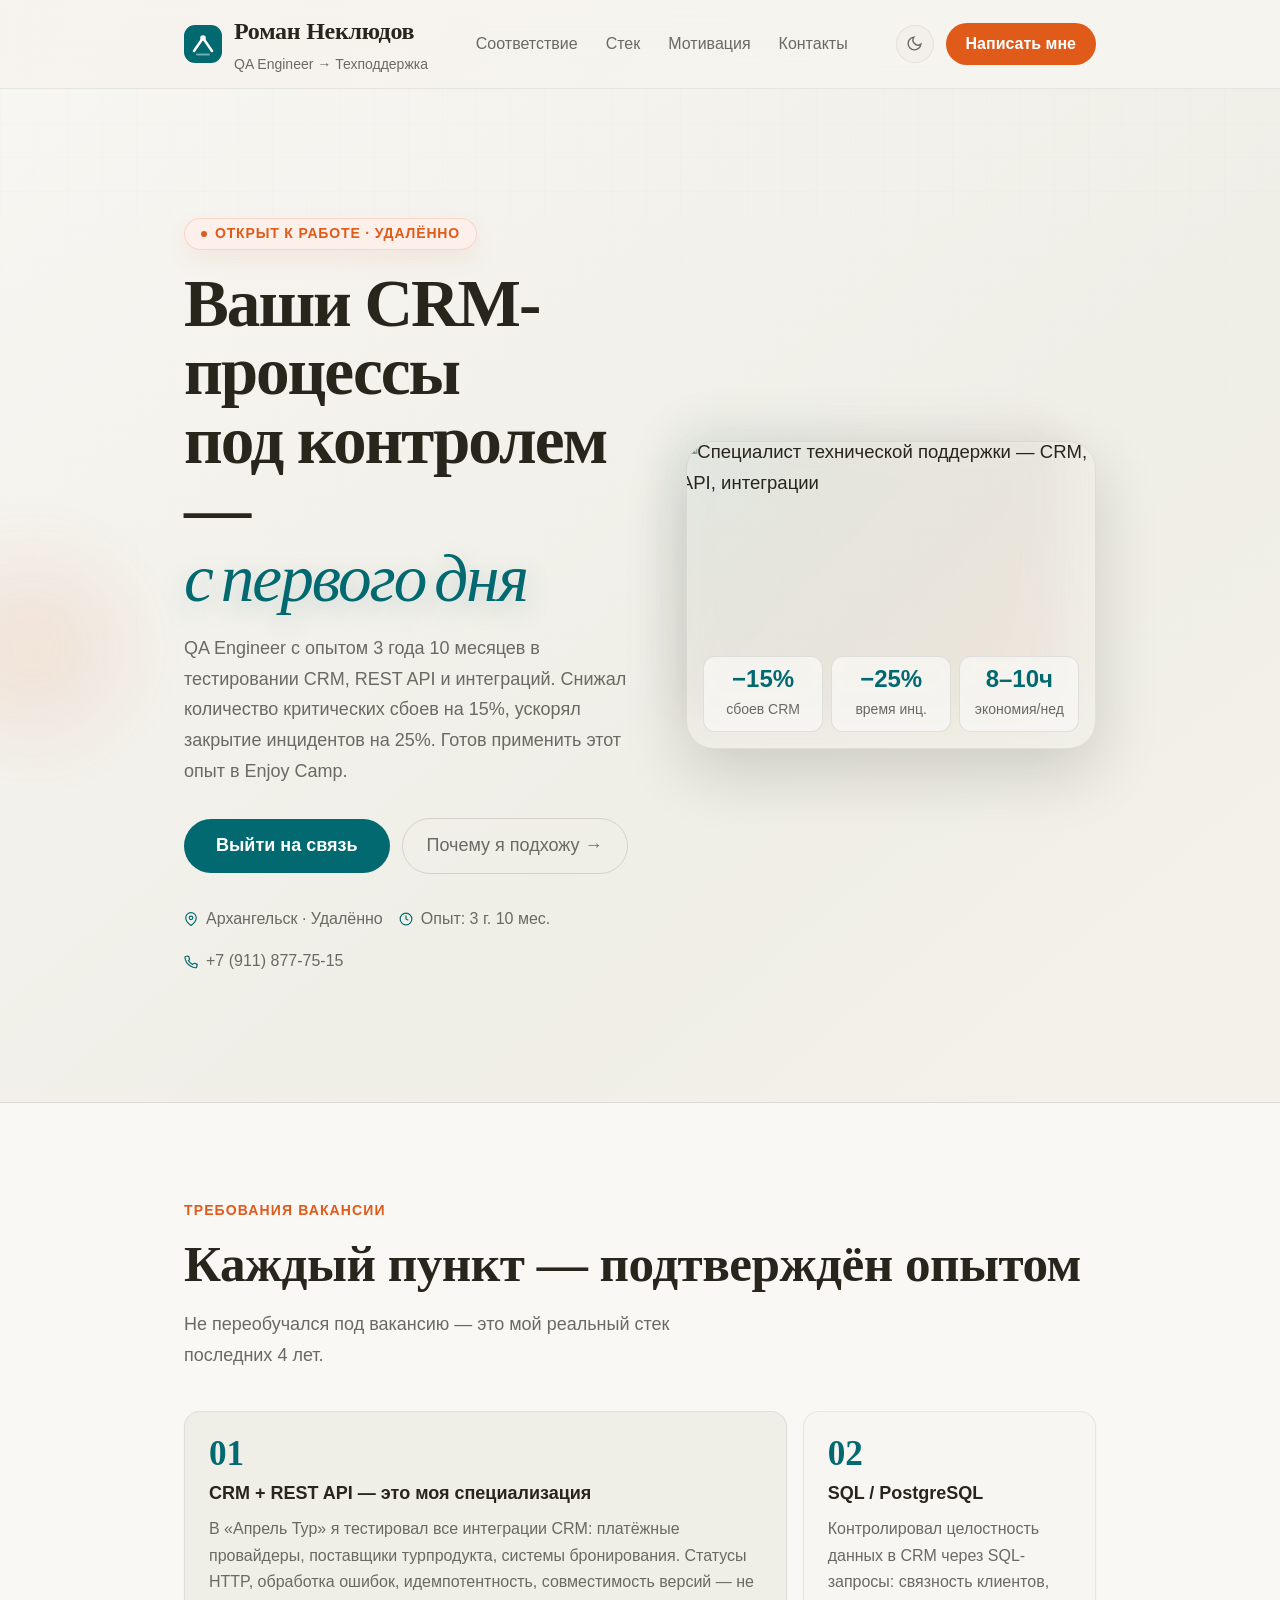
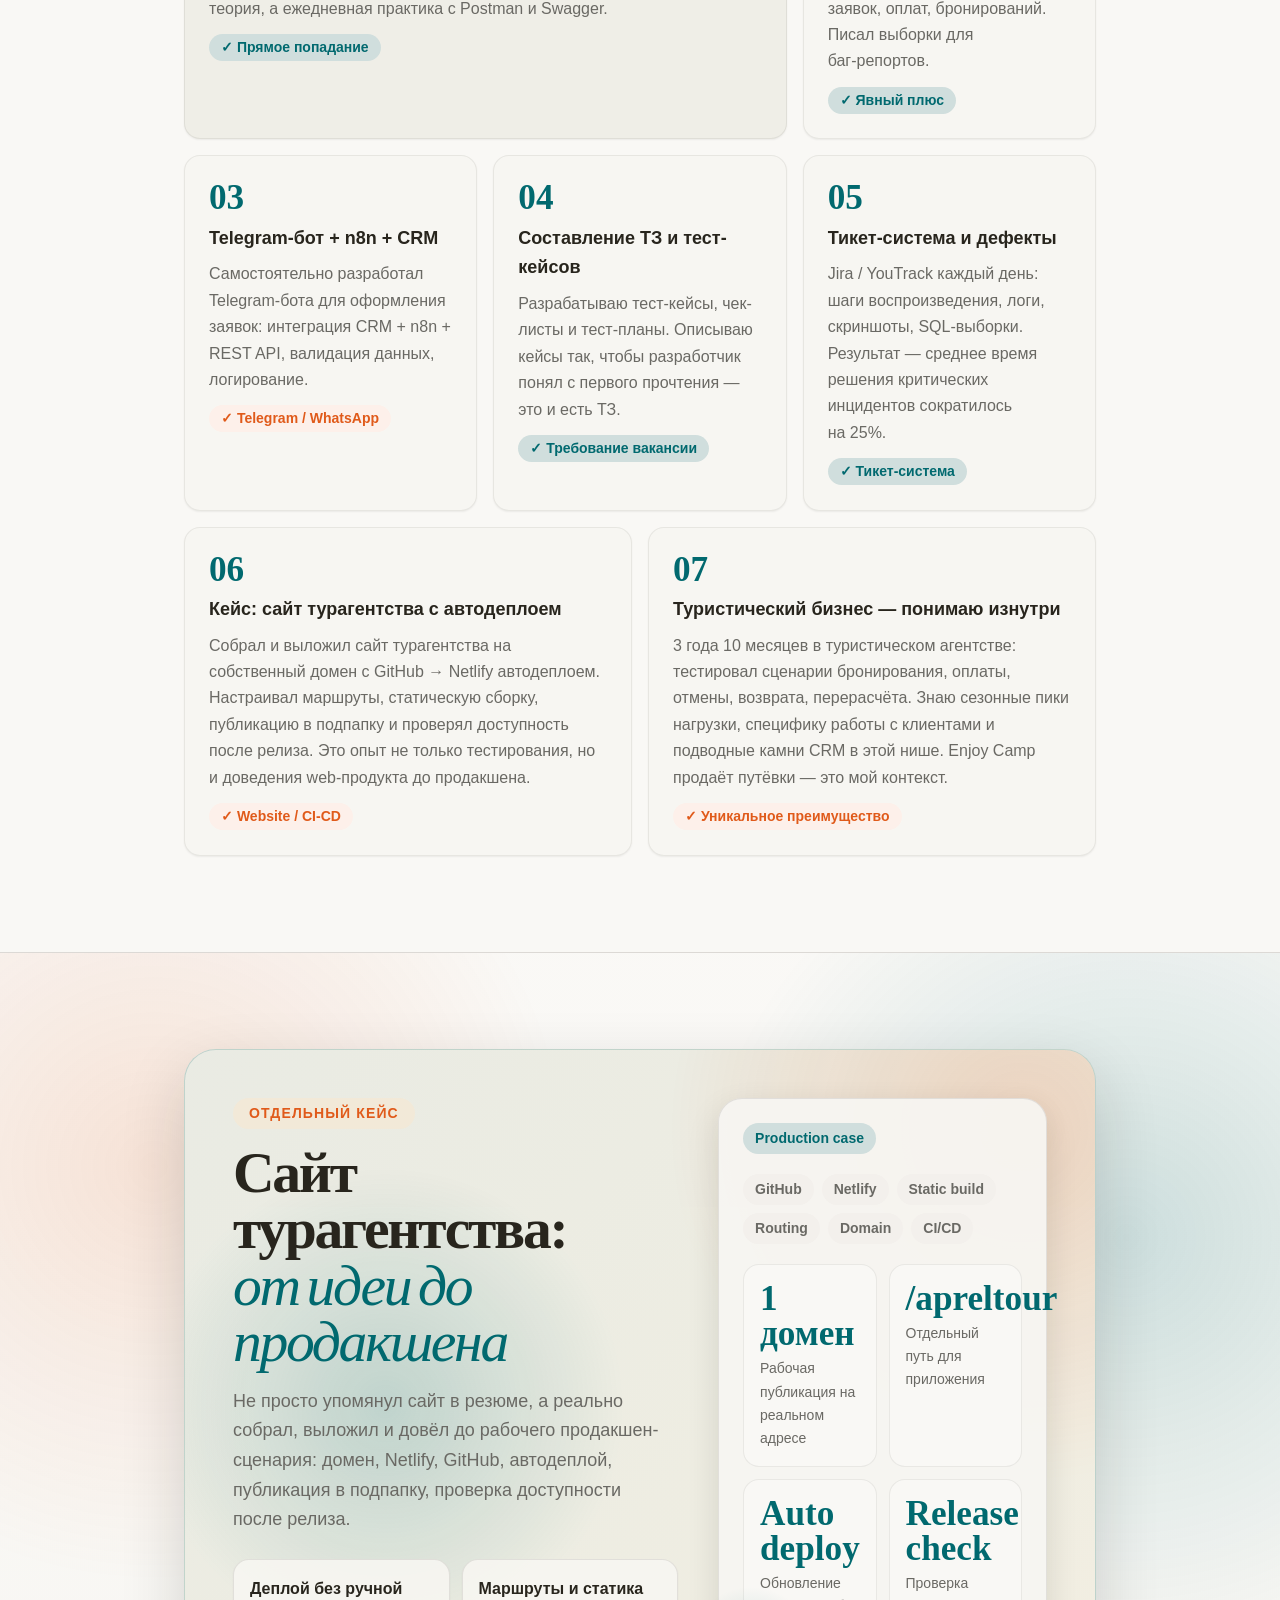
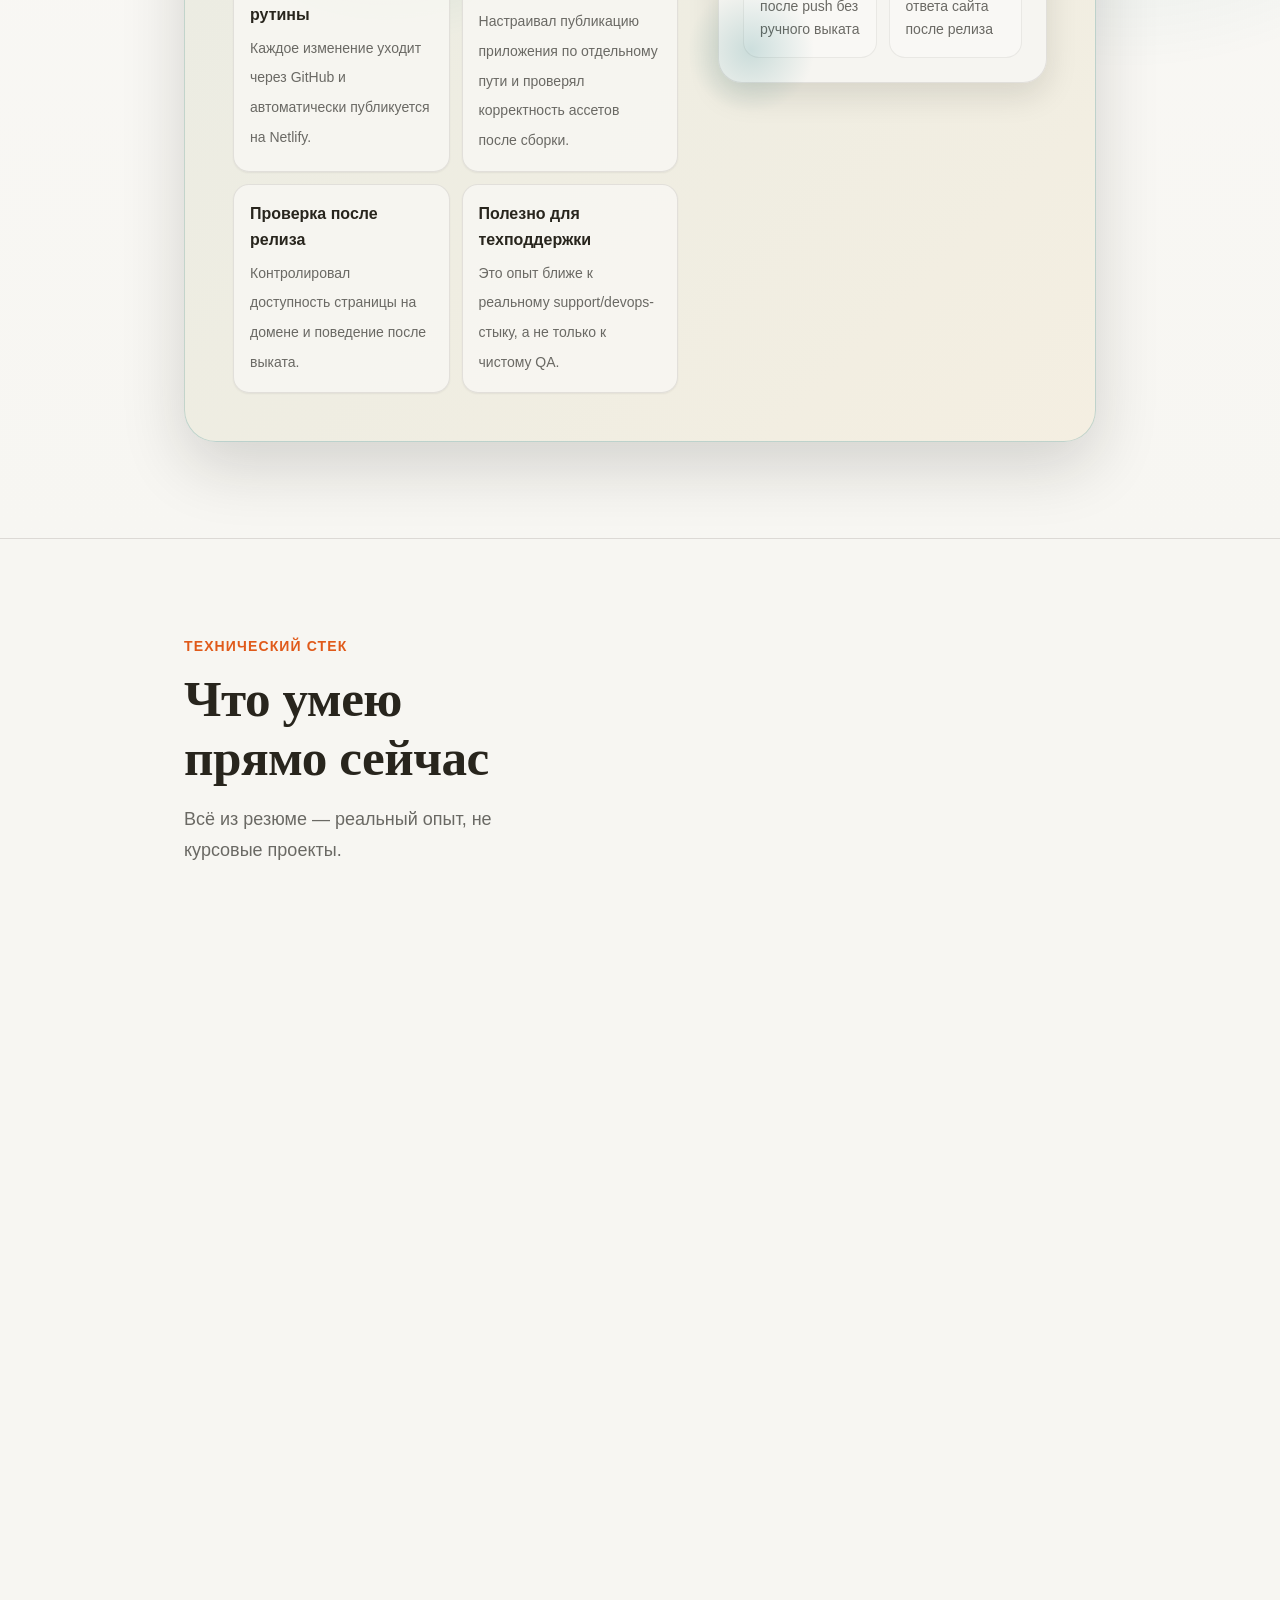
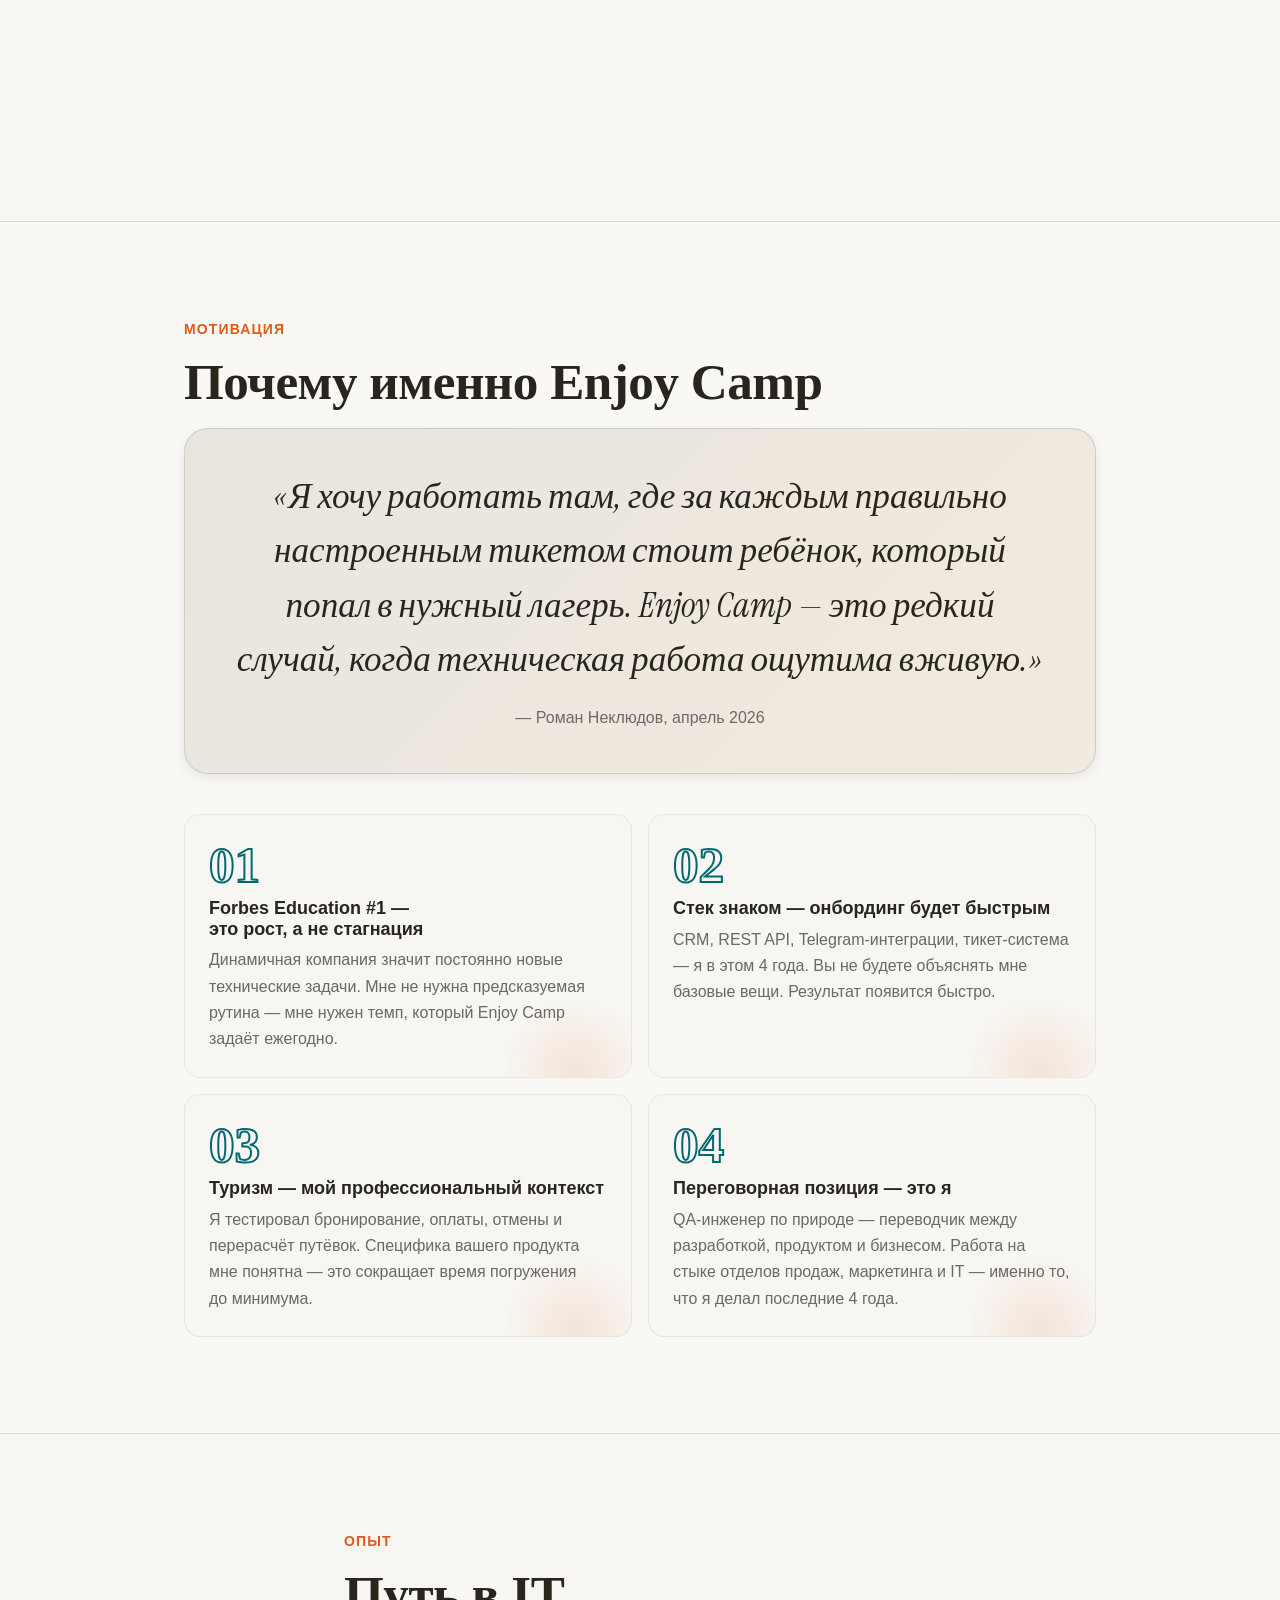
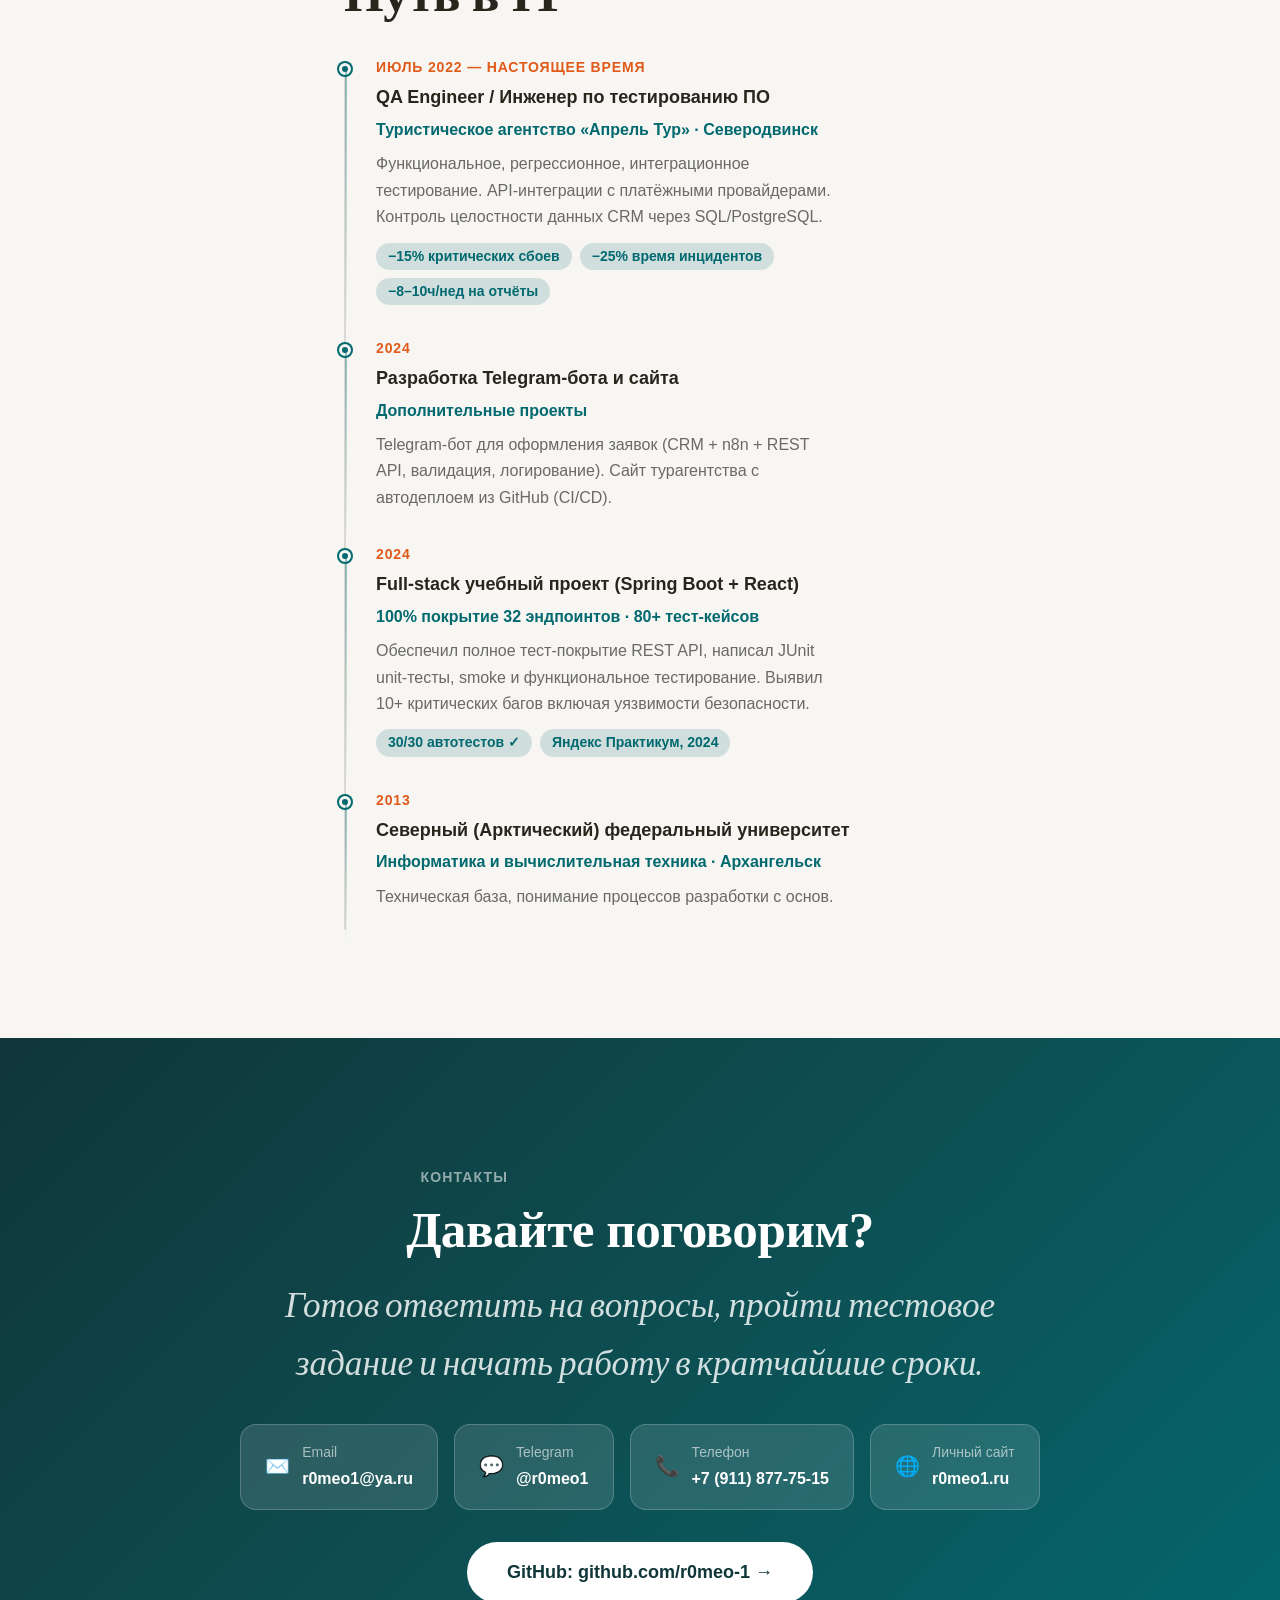
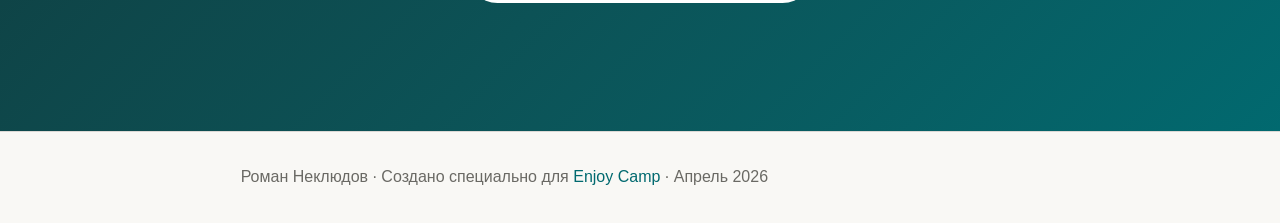
==== commit 4e946b2e: "Add animated website case section to Enjoy Camp page" ====
--- a/enjoycamp.html
+++ b/enjoycamp.html
@@ -264,6 +264,54 @@
       .bento-card.span-2,.bento-card.span-3,.bento-card.span-4,.bento-card.span-6{grid-column:span 1}
     }
 
+    /* WEBSITE CASE */
+    .case-section{position:relative;background:
+      radial-gradient(circle at 12% 18%, color-mix(in oklch,var(--color-accent) 14%,transparent), transparent 28%),
+      radial-gradient(circle at 88% 24%, color-mix(in oklch,var(--color-primary) 18%,transparent), transparent 30%),
+      linear-gradient(180deg, color-mix(in oklch,var(--color-surface) 92%,white), var(--color-bg))}
+    .case-spotlight{position:relative;overflow:hidden;border-radius:2rem;padding:clamp(var(--space-8),5vw,var(--space-12));
+      background:linear-gradient(135deg in oklch,
+      color-mix(in oklch,var(--color-primary) 10%,var(--color-surface-2)),
+      color-mix(in oklch,var(--color-accent) 8%,var(--color-surface)));
+      border:1px solid color-mix(in oklch,var(--color-primary) 20%,transparent);box-shadow:var(--shadow-xl);isolation:isolate}
+    .case-spotlight::before{content:'';position:absolute;inset:-20%;background:
+      radial-gradient(circle at var(--spot-x,30%) var(--spot-y,40%), color-mix(in oklch,var(--color-primary) 20%,transparent), transparent 20%),
+      radial-gradient(circle at 80% 20%, color-mix(in oklch,var(--color-accent) 18%,transparent), transparent 24%);
+      opacity:.95;z-index:-1;transition:background-position 140ms ease}
+    .case-spotlight::after{content:'';position:absolute;inset:0;background:linear-gradient(120deg,transparent 15%,rgba(255,255,255,.2),transparent 40%);
+      transform:translateX(-130%);animation:case-sheen 7s ease-in-out infinite;z-index:-1}
+    .case-grid{display:grid;grid-template-columns:1.15fr .85fr;gap:clamp(var(--space-6),4vw,var(--space-10));align-items:start}
+    .case-kicker{display:inline-flex;align-items:center;gap:var(--space-2);padding:4px var(--space-4);border-radius:var(--radius-full);
+      background:color-mix(in oklch,var(--color-accent) 12%,var(--color-surface));color:var(--color-accent);font-size:var(--text-xs);font-weight:800;letter-spacing:.08em;text-transform:uppercase}
+    .case-title{margin-top:var(--space-4);font-family:var(--font-display);font-size:clamp(2.2rem,4.5vw,4.4rem);line-height:.98;letter-spacing:-0.04em}
+    .case-title em{font-family:var(--font-serif);font-style:italic;color:var(--color-primary);font-weight:400}
+    .case-copy{margin-top:var(--space-4);font-size:var(--text-base);color:var(--color-text-muted);max-width:58ch}
+    .case-points{display:grid;grid-template-columns:repeat(2,minmax(0,1fr));gap:var(--space-3);margin-top:var(--space-6)}
+    .case-point{padding:var(--space-4);border-radius:var(--radius-xl);background:color-mix(in oklch,var(--color-bg) 88%,transparent);
+      border:1px solid color-mix(in oklch,var(--color-text) 10%,transparent);box-shadow:var(--shadow-sm);
+      transform:translateY(0);transition:transform 220ms ease,box-shadow 220ms ease,border-color 220ms ease}
+    .case-point:hover{transform:translateY(-6px) rotate(-1deg);box-shadow:var(--shadow-lg);border-color:color-mix(in oklch,var(--color-accent) 24%,transparent)}
+    .case-point strong{display:block;font-size:var(--text-sm);color:var(--color-text);margin-bottom:4px}
+    .case-point span{font-size:var(--text-xs);color:var(--color-text-muted)}
+    .case-panel{position:relative;padding:var(--space-6);border-radius:1.5rem;background:color-mix(in oklch,var(--color-bg) 92%,transparent);
+      border:1px solid color-mix(in oklch,var(--color-text) 10%,transparent);box-shadow:var(--shadow-lg);animation:panel-float 9s ease-in-out infinite}
+    .case-panel::before{content:'';position:absolute;inset:auto auto -2rem -2rem;width:8rem;height:8rem;border-radius:50%;
+      background:radial-gradient(circle, color-mix(in oklch,var(--color-primary) 18%,transparent), transparent 70%)}
+    .case-badge{display:inline-flex;align-items:center;gap:var(--space-2);padding:4px var(--space-3);border-radius:var(--radius-full);
+      background:var(--color-primary-highlight);color:var(--color-primary);font-size:var(--text-xs);font-weight:800}
+    .case-stack{margin-top:var(--space-5);display:flex;flex-wrap:wrap;gap:var(--space-2)}
+    .case-stack span{padding:4px var(--space-3);border-radius:var(--radius-full);background:var(--color-surface-offset);font-size:var(--text-xs);font-weight:700;color:var(--color-text-muted)}
+    .case-metrics{display:grid;grid-template-columns:repeat(2,minmax(0,1fr));gap:var(--space-3);margin-top:var(--space-5)}
+    .case-metric{padding:var(--space-4);border-radius:var(--radius-xl);background:var(--color-surface);border:1px solid color-mix(in oklch,var(--color-text) 8%,transparent)}
+    .case-metric strong{display:block;font-family:var(--font-display);font-size:var(--text-xl);color:var(--color-primary);line-height:1}
+    .case-metric span{display:block;margin-top:6px;font-size:var(--text-xs);color:var(--color-text-muted)}
+    @keyframes case-sheen{0%,100%{transform:translateX(-130%)} 45%,55%{transform:translateX(130%)}}
+    @keyframes panel-float{0%,100%{transform:translateY(0) rotate(0)}50%{transform:translateY(-8px) rotate(.8deg)}}
+    @media(max-width:768px){
+      .case-grid{grid-template-columns:1fr}
+      .case-points{grid-template-columns:1fr}
+    }
+
     /* SKILLS */
     .skills-section{background:var(--color-bg)}
     .skills-layout{display:grid;grid-template-columns:1fr 1fr;gap:var(--space-12);align-items:start}
@@ -539,6 +587,69 @@
 
 <hr class="divider">
 
+<section class="case-section section" id="website-case" aria-label="Кейс про сайт">
+  <div class="container">
+    <div class="case-spotlight fade-in" data-delay="1" data-spotlight>
+      <div class="case-grid">
+        <div>
+          <span class="case-kicker">Отдельный кейс</span>
+          <h2 class="case-title">Сайт турагентства: <em>от идеи до продакшена</em></h2>
+          <p class="case-copy">Не просто упомянул сайт в резюме, а реально собрал, выложил и довёл до рабочего продакшен-сценария: домен, Netlify, GitHub, автодеплой, публикация в подпапку, проверка доступности после релиза.</p>
+          <div class="case-points">
+            <div class="case-point">
+              <strong>Деплой без ручной рутины</strong>
+              <span>Каждое изменение уходит через GitHub и автоматически публикуется на Netlify.</span>
+            </div>
+            <div class="case-point">
+              <strong>Маршруты и статика</strong>
+              <span>Настраивал публикацию приложения по отдельному пути и проверял корректность ассетов после сборки.</span>
+            </div>
+            <div class="case-point">
+              <strong>Проверка после релиза</strong>
+              <span>Контролировал доступность страницы на домене и поведение после выката.</span>
+            </div>
+            <div class="case-point">
+              <strong>Полезно для техподдержки</strong>
+              <span>Это опыт ближе к реальному support/devops-стыку, а не только к чистому QA.</span>
+            </div>
+          </div>
+        </div>
+        <aside class="case-panel fade-in" data-delay="2">
+          <span class="case-badge">Production case</span>
+          <div class="case-stack">
+            <span>GitHub</span>
+            <span>Netlify</span>
+            <span>Static build</span>
+            <span>Routing</span>
+            <span>Domain</span>
+            <span>CI/CD</span>
+          </div>
+          <div class="case-metrics">
+            <div class="case-metric">
+              <strong>1 домен</strong>
+              <span>Рабочая публикация на реальном адресе</span>
+            </div>
+            <div class="case-metric">
+              <strong>/apreltour</strong>
+              <span>Отдельный путь для приложения</span>
+            </div>
+            <div class="case-metric">
+              <strong>Auto deploy</strong>
+              <span>Обновление после push без ручного выката</span>
+            </div>
+            <div class="case-metric">
+              <strong>Release check</strong>
+              <span>Проверка ответа сайта после релиза</span>
+            </div>
+          </div>
+        </aside>
+      </div>
+    </div>
+  </div>
+</section>
+
+<hr class="divider">
+
 <!-- SKILLS -->
 <section class="skills-section section" id="skills" aria-label="Технический стек">
   <div class="container">
@@ -750,6 +861,7 @@
   const t=document.querySelector('[data-theme-toggle]'),r=document.documentElement;
   const progress=document.querySelector('.page-progress');
   const fades=document.querySelectorAll('.fade-in');
+  const spotlights=document.querySelectorAll('[data-spotlight]');
   let d=matchMedia('(prefers-color-scheme:dark)').matches?'dark':'light';
   r.setAttribute('data-theme',d);
   const sun='<svg width="17" height="17" viewBox="0 0 24 24" fill="none" stroke="currentColor" stroke-width="2"><circle cx="12" cy="12" r="5"/><path d="M12 1v2M12 21v2M4.22 4.22l1.42 1.42M18.36 18.36l1.42 1.42M1 12h2M21 12h2M4.22 19.78l1.42-1.42M18.36 5.64l1.42-1.42"/></svg>';
@@ -775,6 +887,16 @@
 
   fades.forEach((el)=>revealObserver.observe(el));
 
+  spotlights.forEach((card)=>{
+    card.addEventListener('pointermove',(event)=>{
+      const rect=card.getBoundingClientRect();
+      const x=((event.clientX-rect.left)/rect.width)*100;
+      const y=((event.clientY-rect.top)/rect.height)*100;
+      card.style.setProperty('--spot-x',x.toFixed(2)+'%');
+      card.style.setProperty('--spot-y',y.toFixed(2)+'%');
+    });
+  });
+
   const updateProgress=()=>{
     const max=document.documentElement.scrollHeight-window.innerHeight;
     const value=max>0?window.scrollY/max:0;
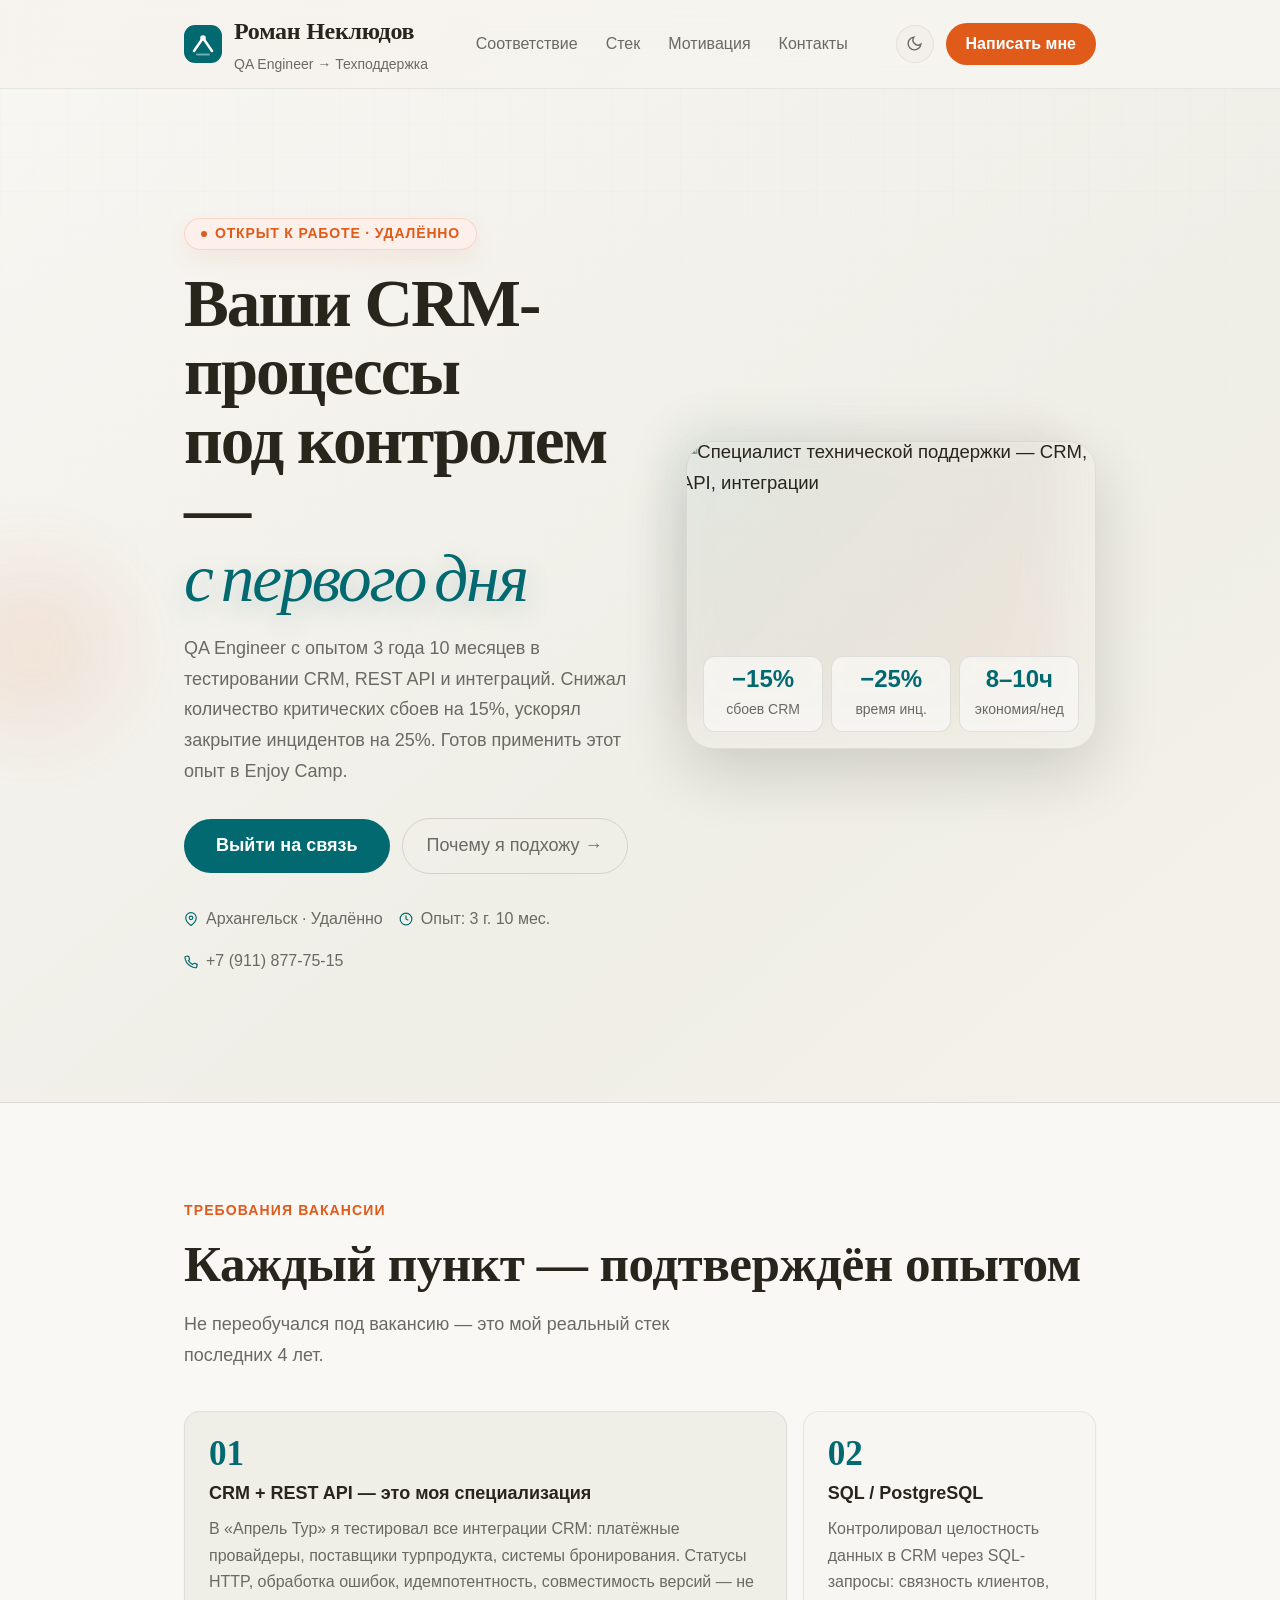
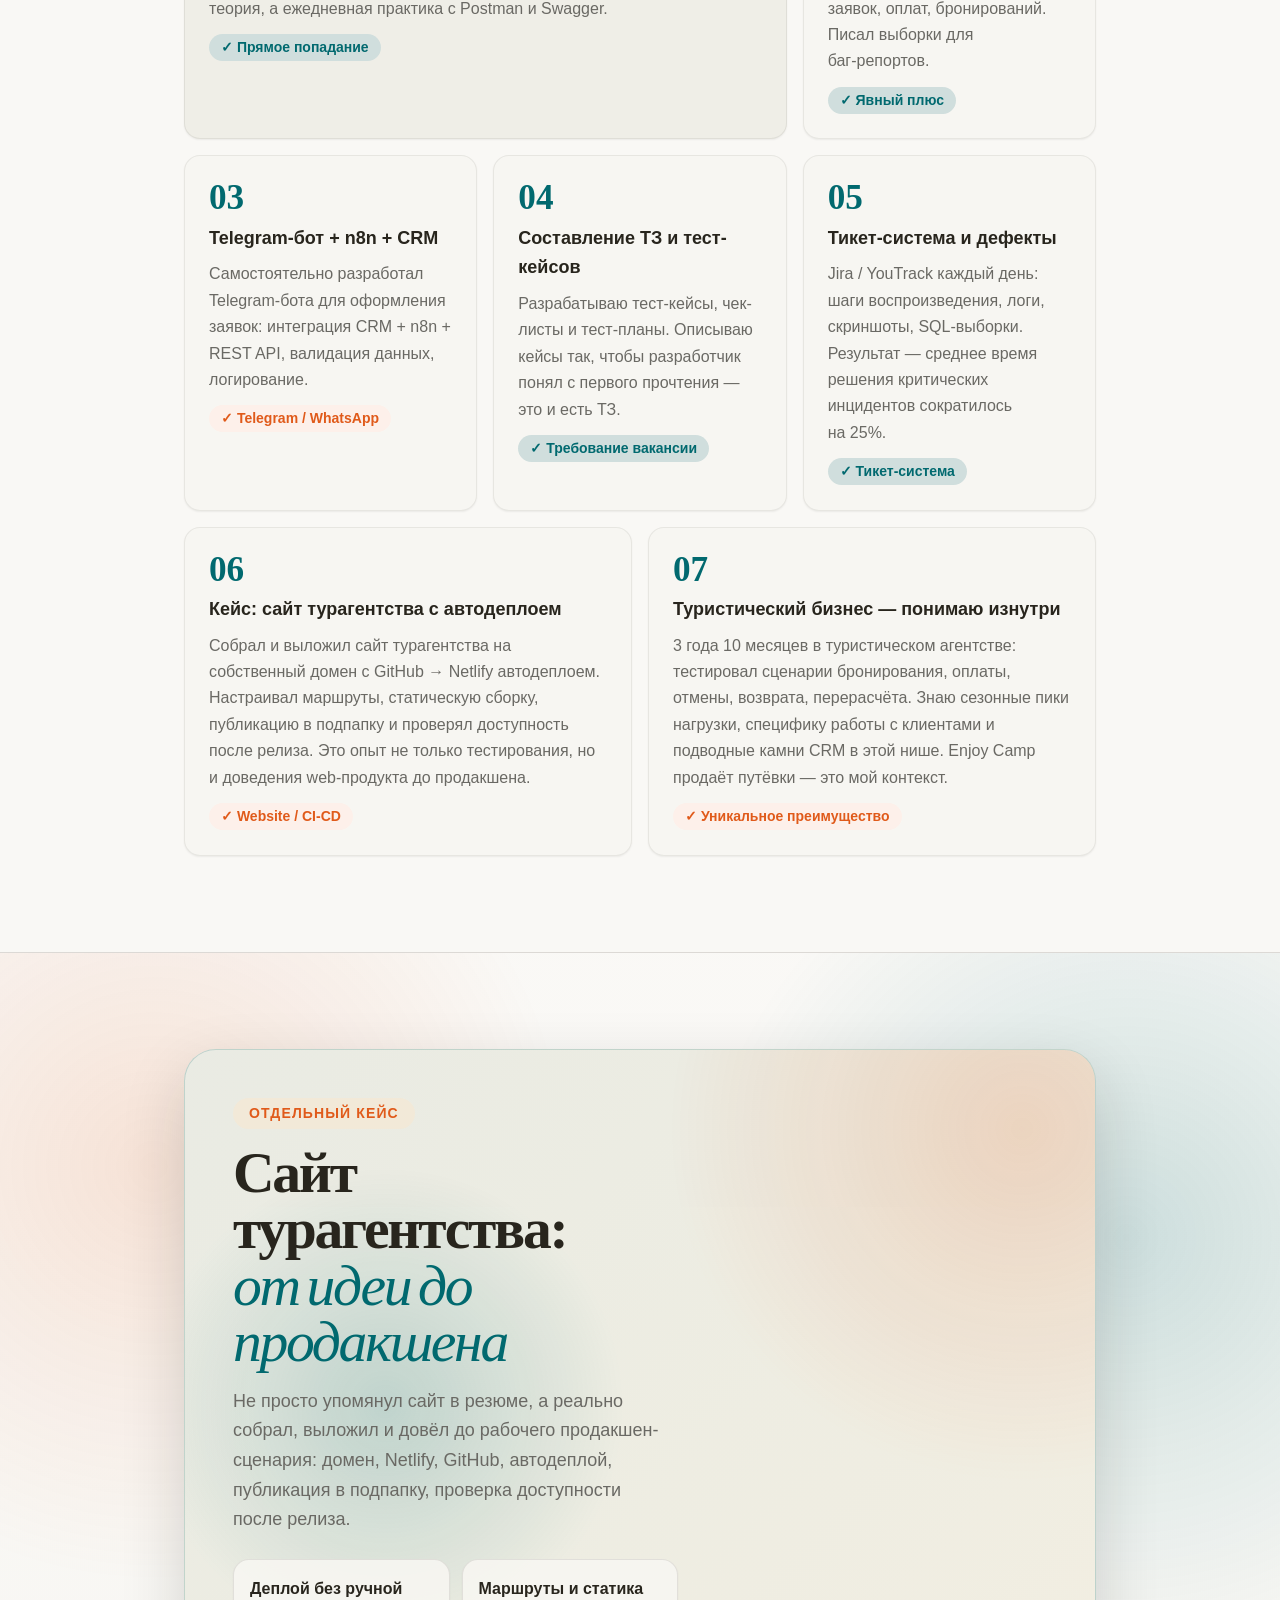
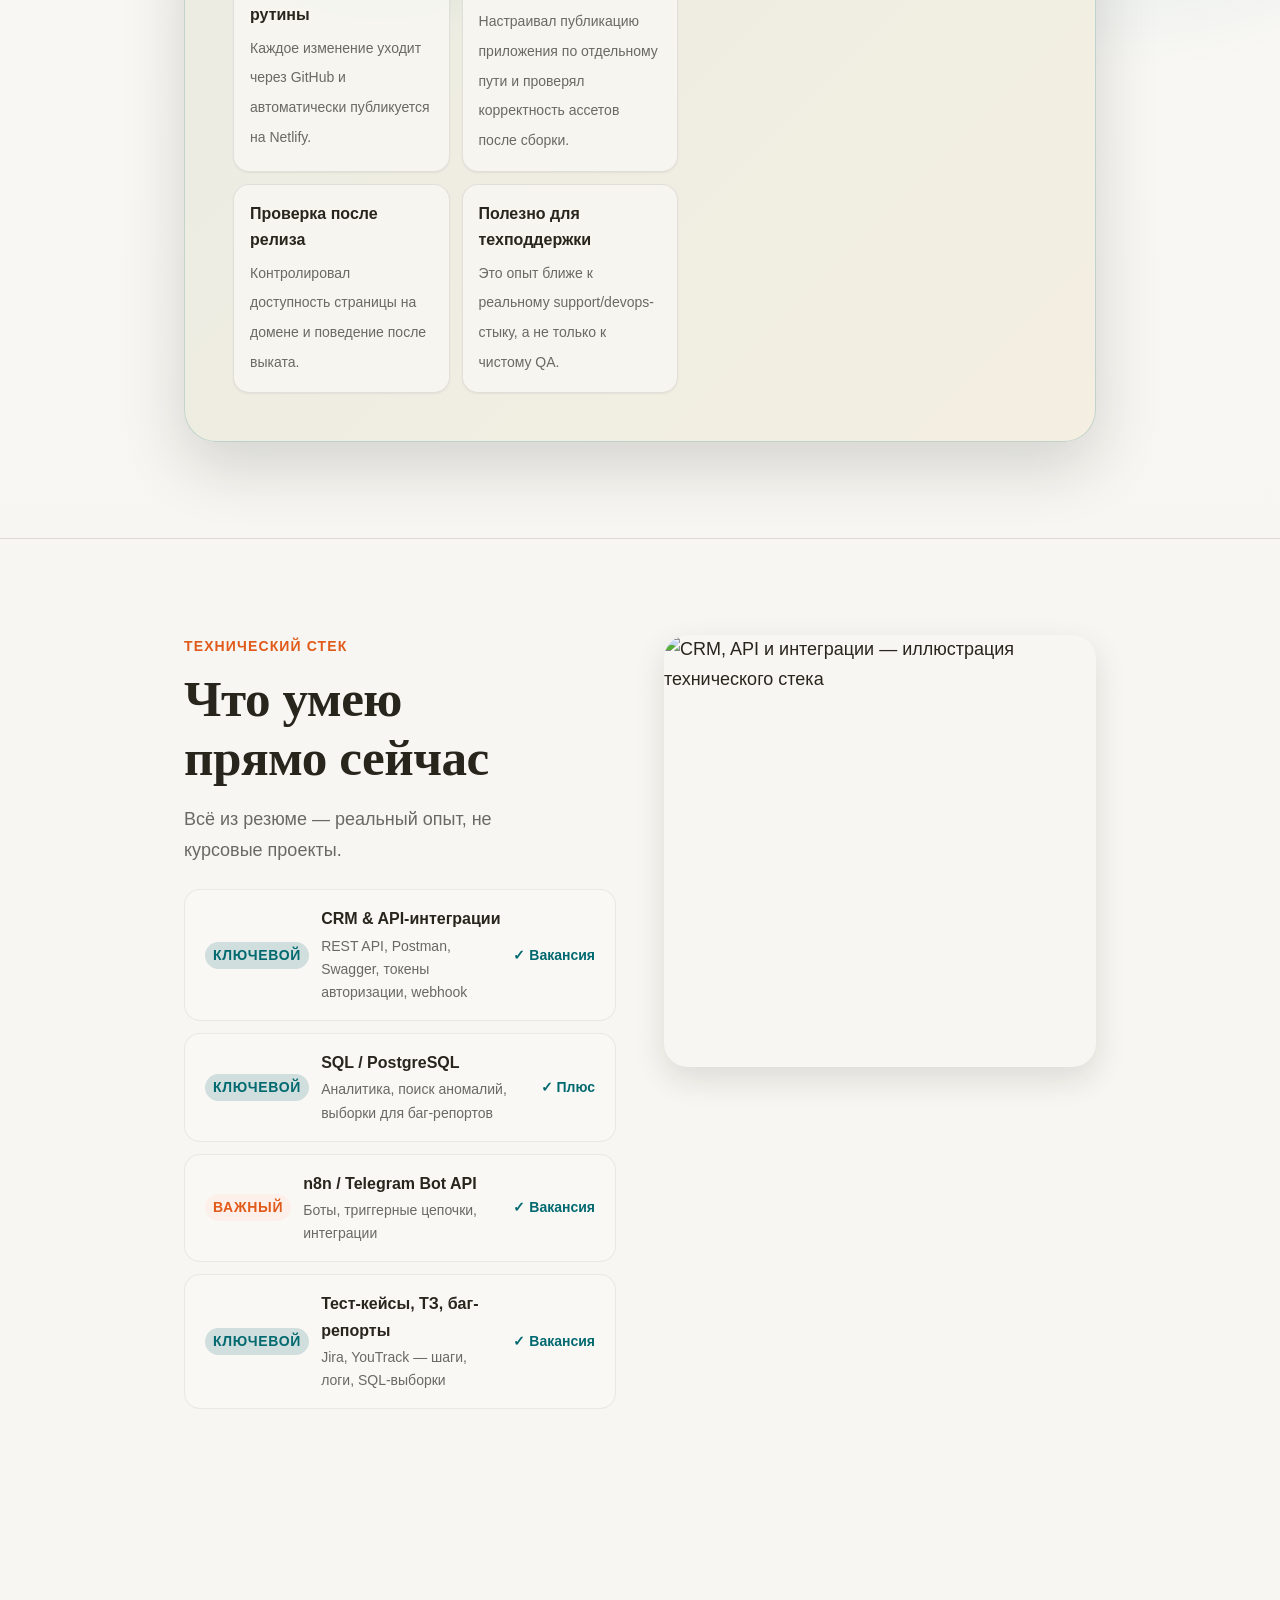
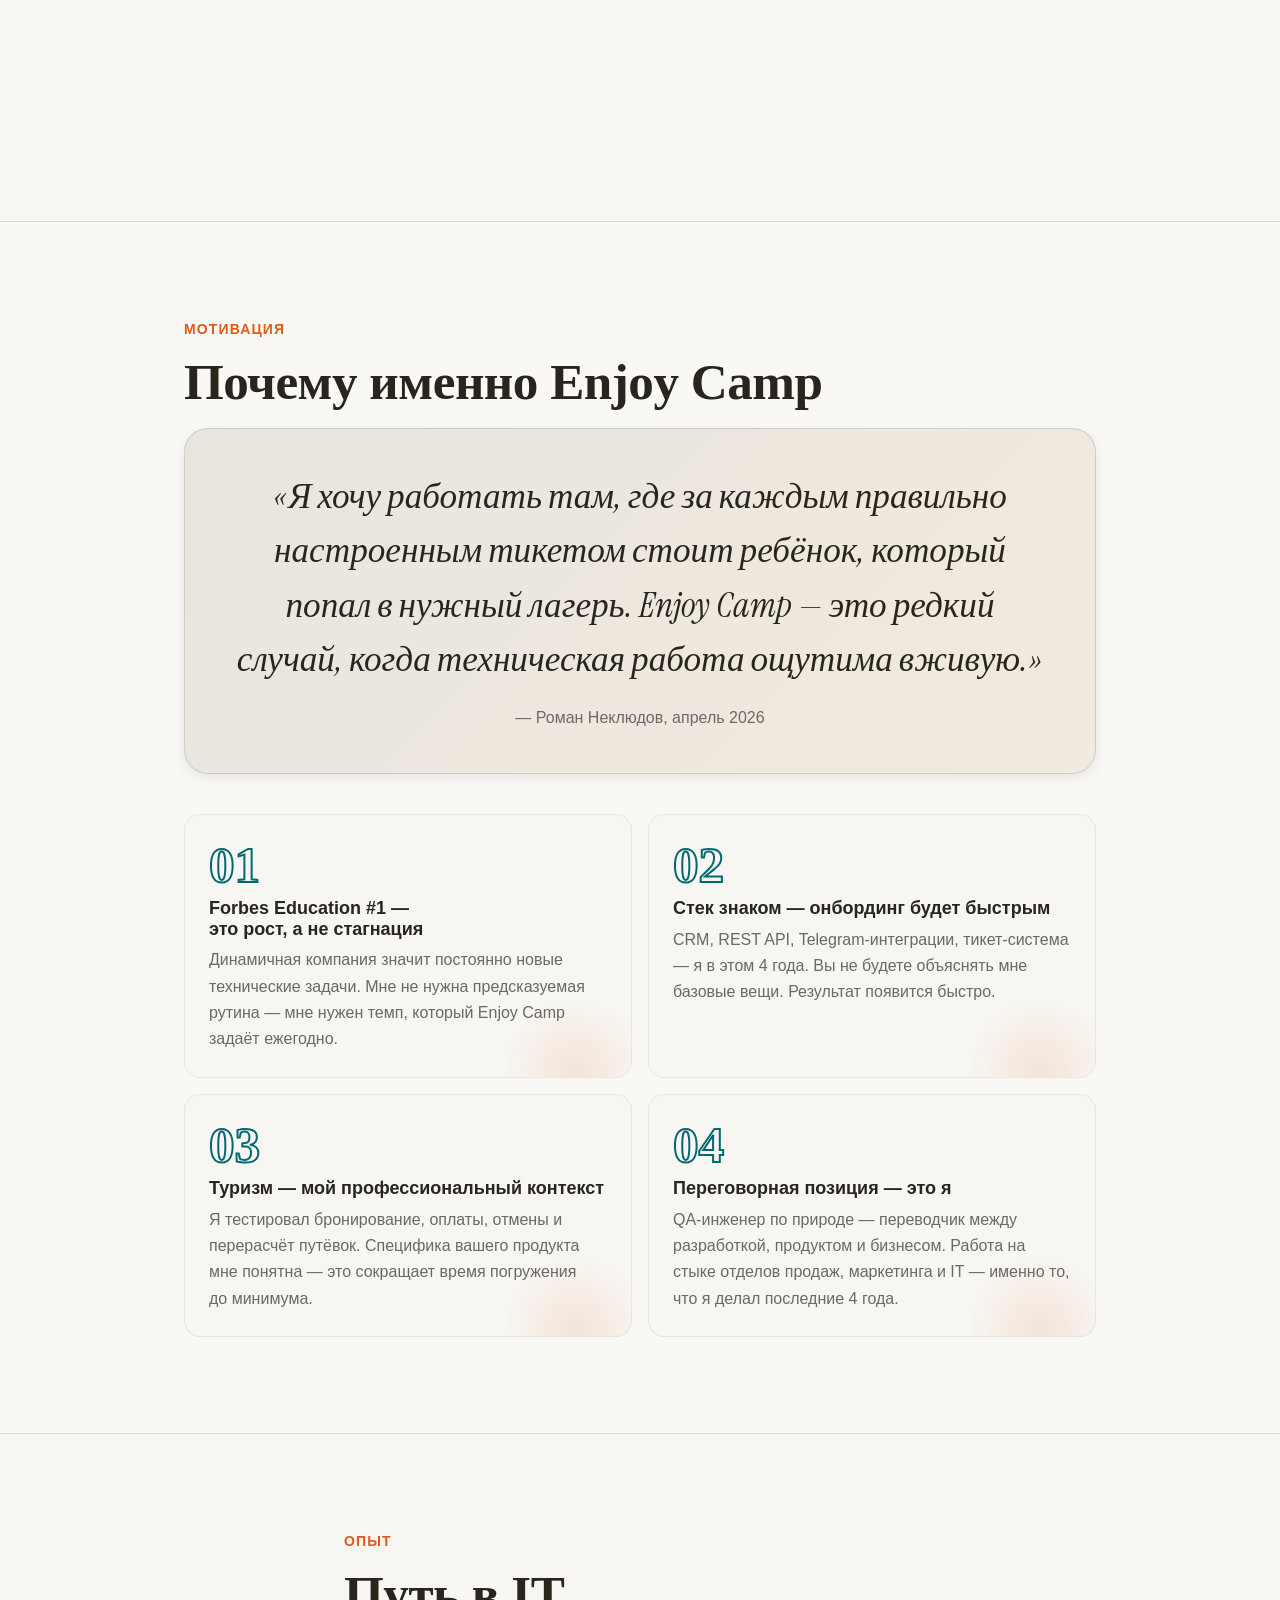
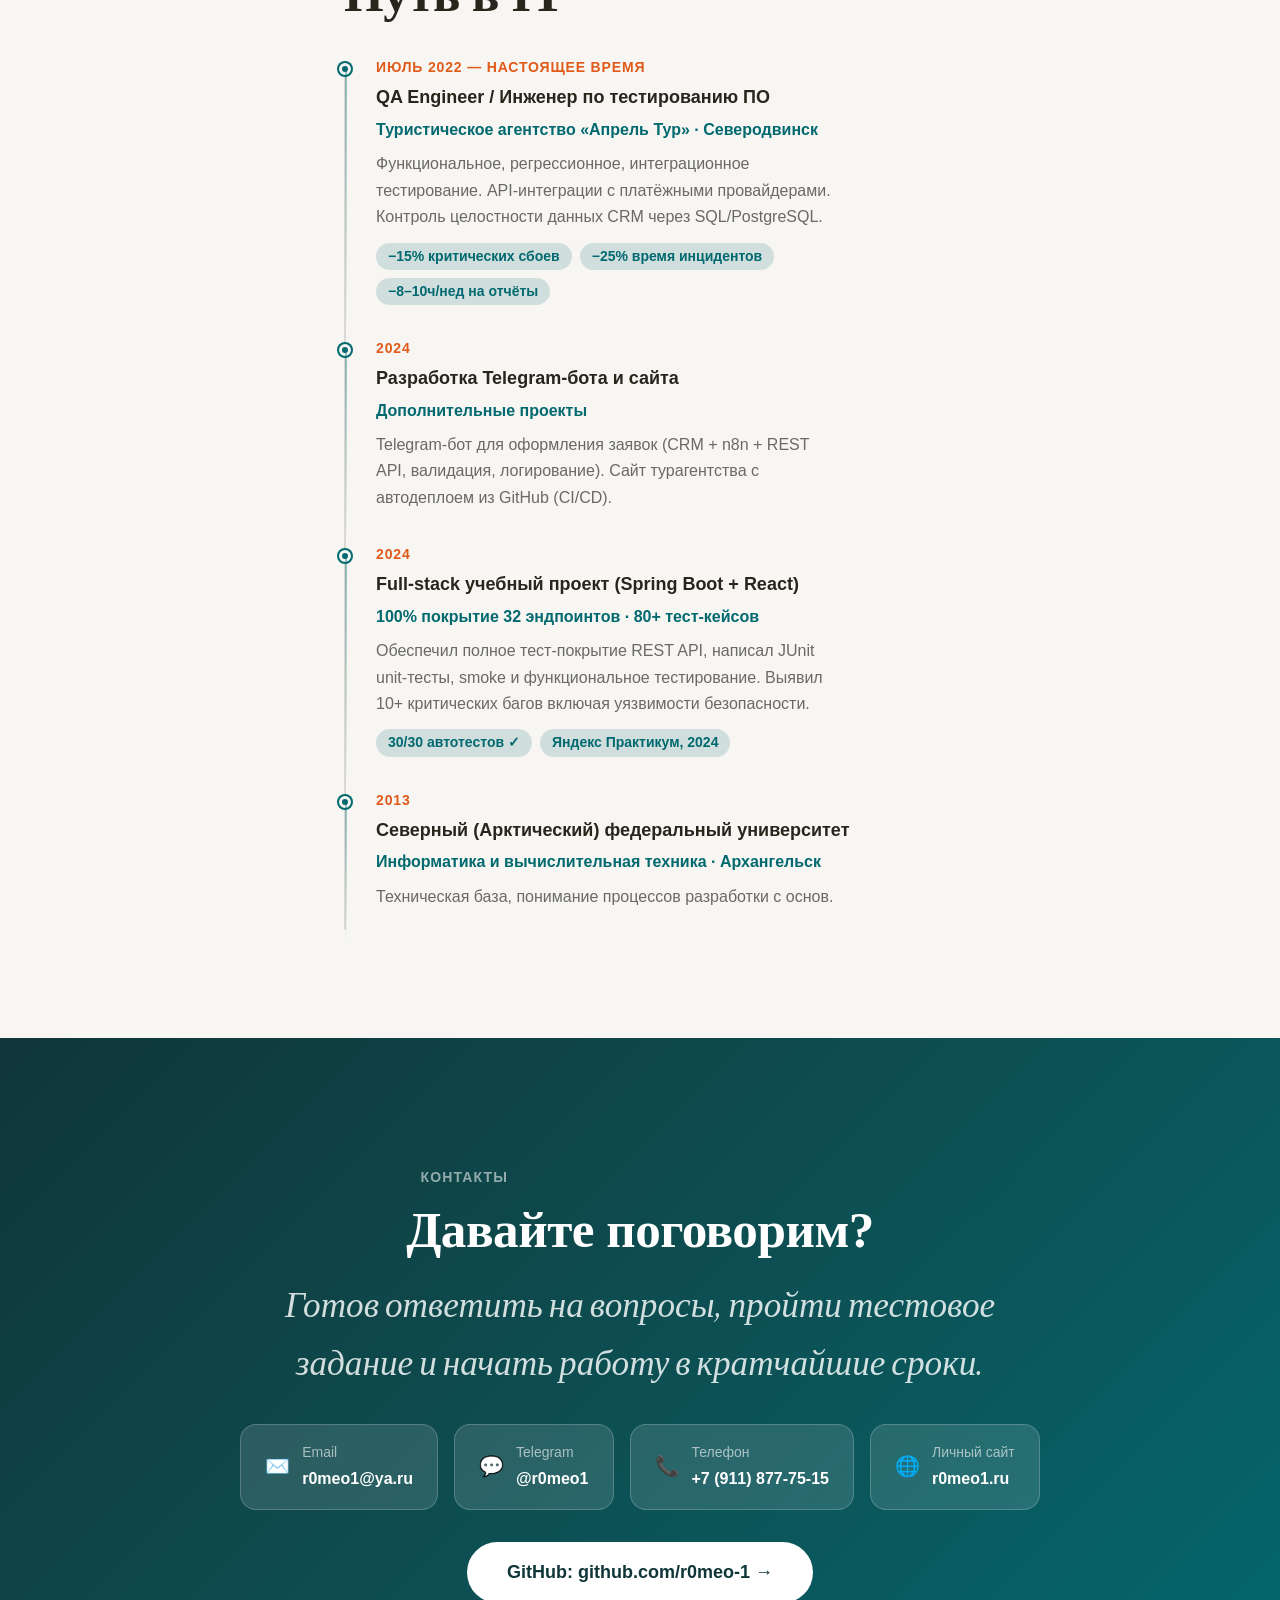
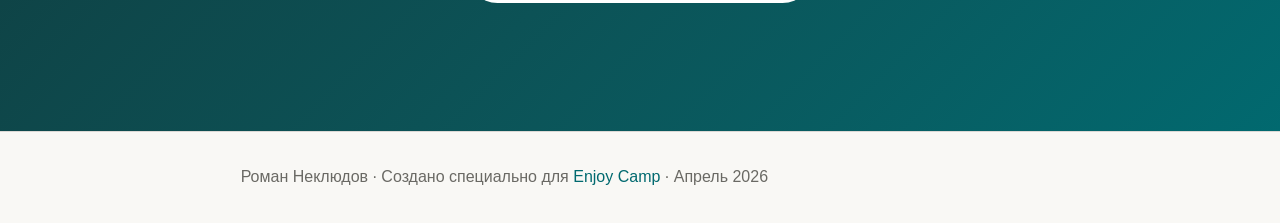
==== commit 0c1aad0a: "Fix website case panel layout on Enjoy Camp page" ====
--- a/enjoycamp.html
+++ b/enjoycamp.html
@@ -303,8 +303,9 @@
     .case-stack span{padding:4px var(--space-3);border-radius:var(--radius-full);background:var(--color-surface-offset);font-size:var(--text-xs);font-weight:700;color:var(--color-text-muted)}
     .case-metrics{display:grid;grid-template-columns:repeat(2,minmax(0,1fr));gap:var(--space-3);margin-top:var(--space-5)}
     .case-metric{padding:var(--space-4);border-radius:var(--radius-xl);background:var(--color-surface);border:1px solid color-mix(in oklch,var(--color-text) 8%,transparent)}
-    .case-metric strong{display:block;font-family:var(--font-display);font-size:var(--text-xl);color:var(--color-primary);line-height:1}
-    .case-metric span{display:block;margin-top:6px;font-size:var(--text-xs);color:var(--color-text-muted)}
+    .case-metric strong{display:block;font-family:var(--font-display);font-size:clamp(1.45rem,2.4vw,2rem);color:var(--color-primary);line-height:.95;letter-spacing:-0.03em;overflow-wrap:anywhere}
+    .case-metric span{display:block;margin-top:6px;font-size:var(--text-xs);color:var(--color-text-muted);overflow-wrap:anywhere}
+    @media(max-width:1080px){.case-metrics{grid-template-columns:1fr}}
     @keyframes case-sheen{0%,100%{transform:translateX(-130%)} 45%,55%{transform:translateX(130%)}}
     @keyframes panel-float{0%,100%{transform:translateY(0) rotate(0)}50%{transform:translateY(-8px) rotate(.8deg)}}
     @media(max-width:768px){
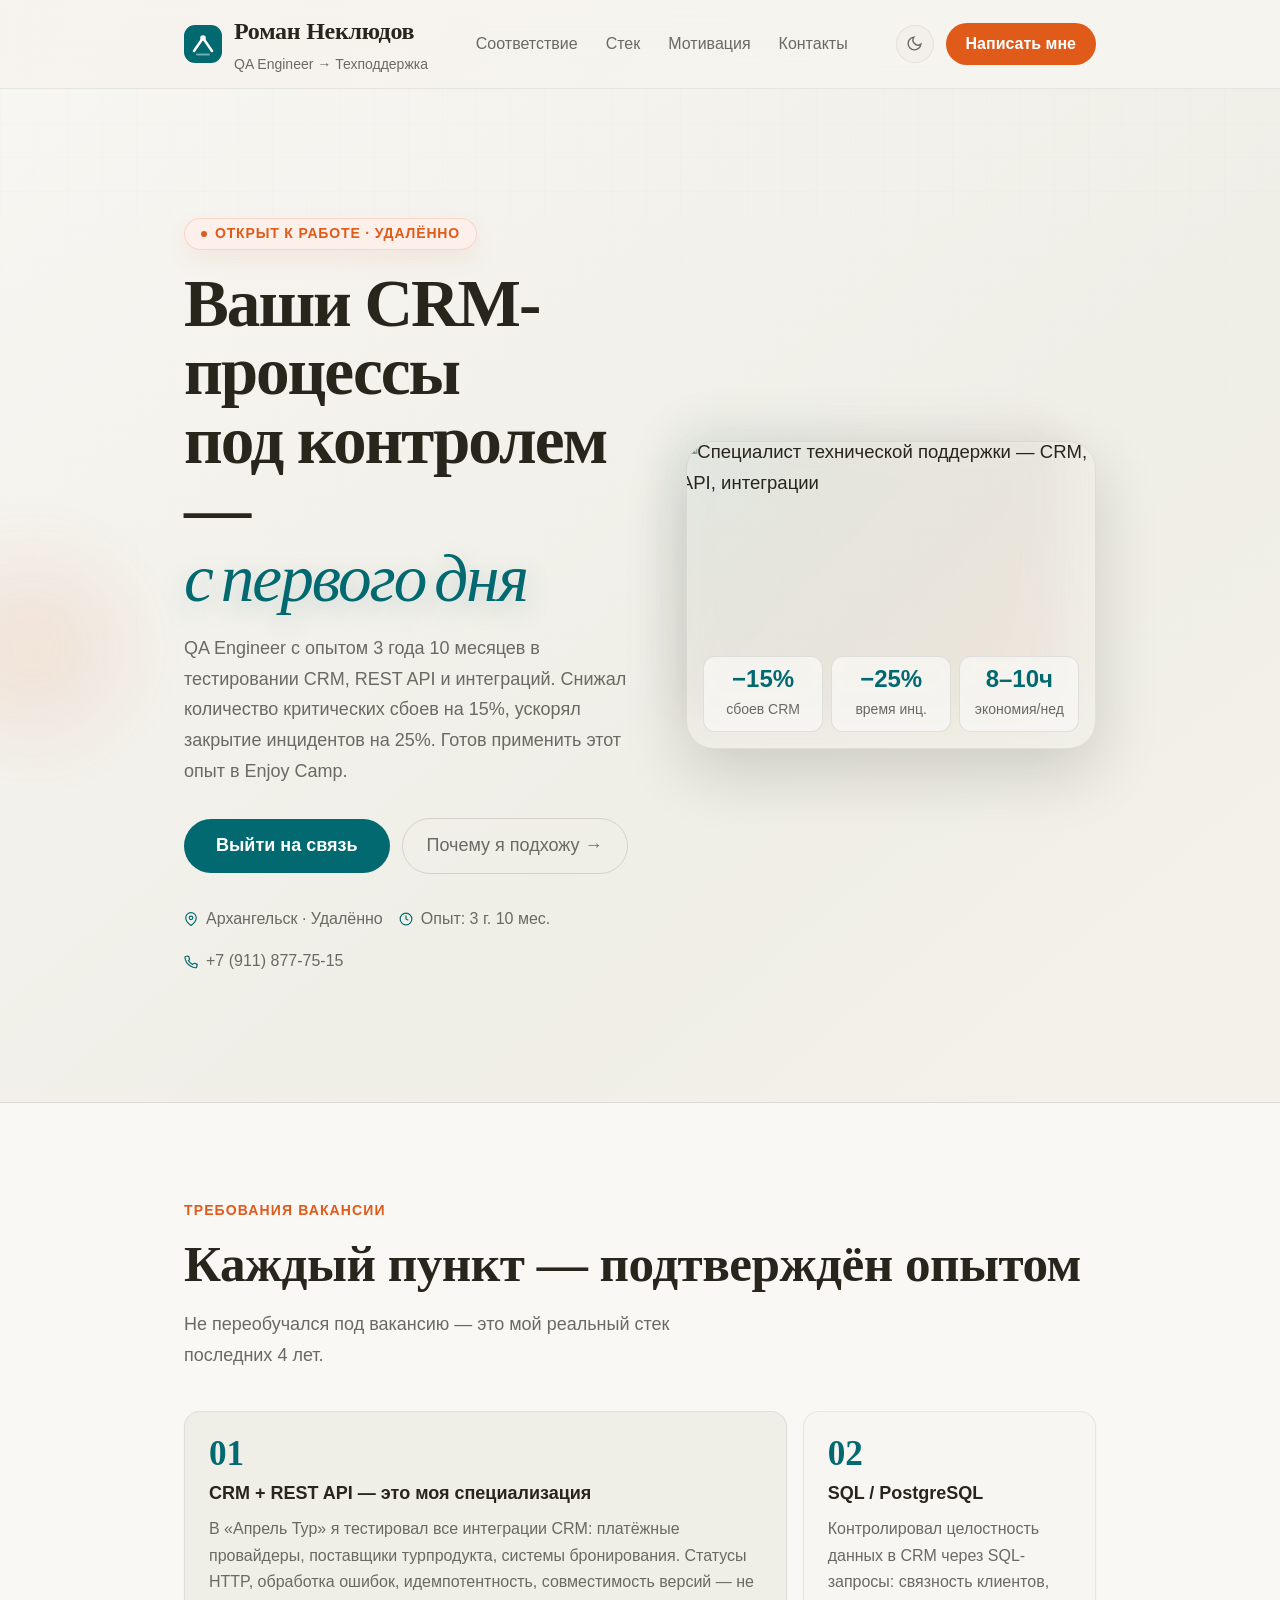
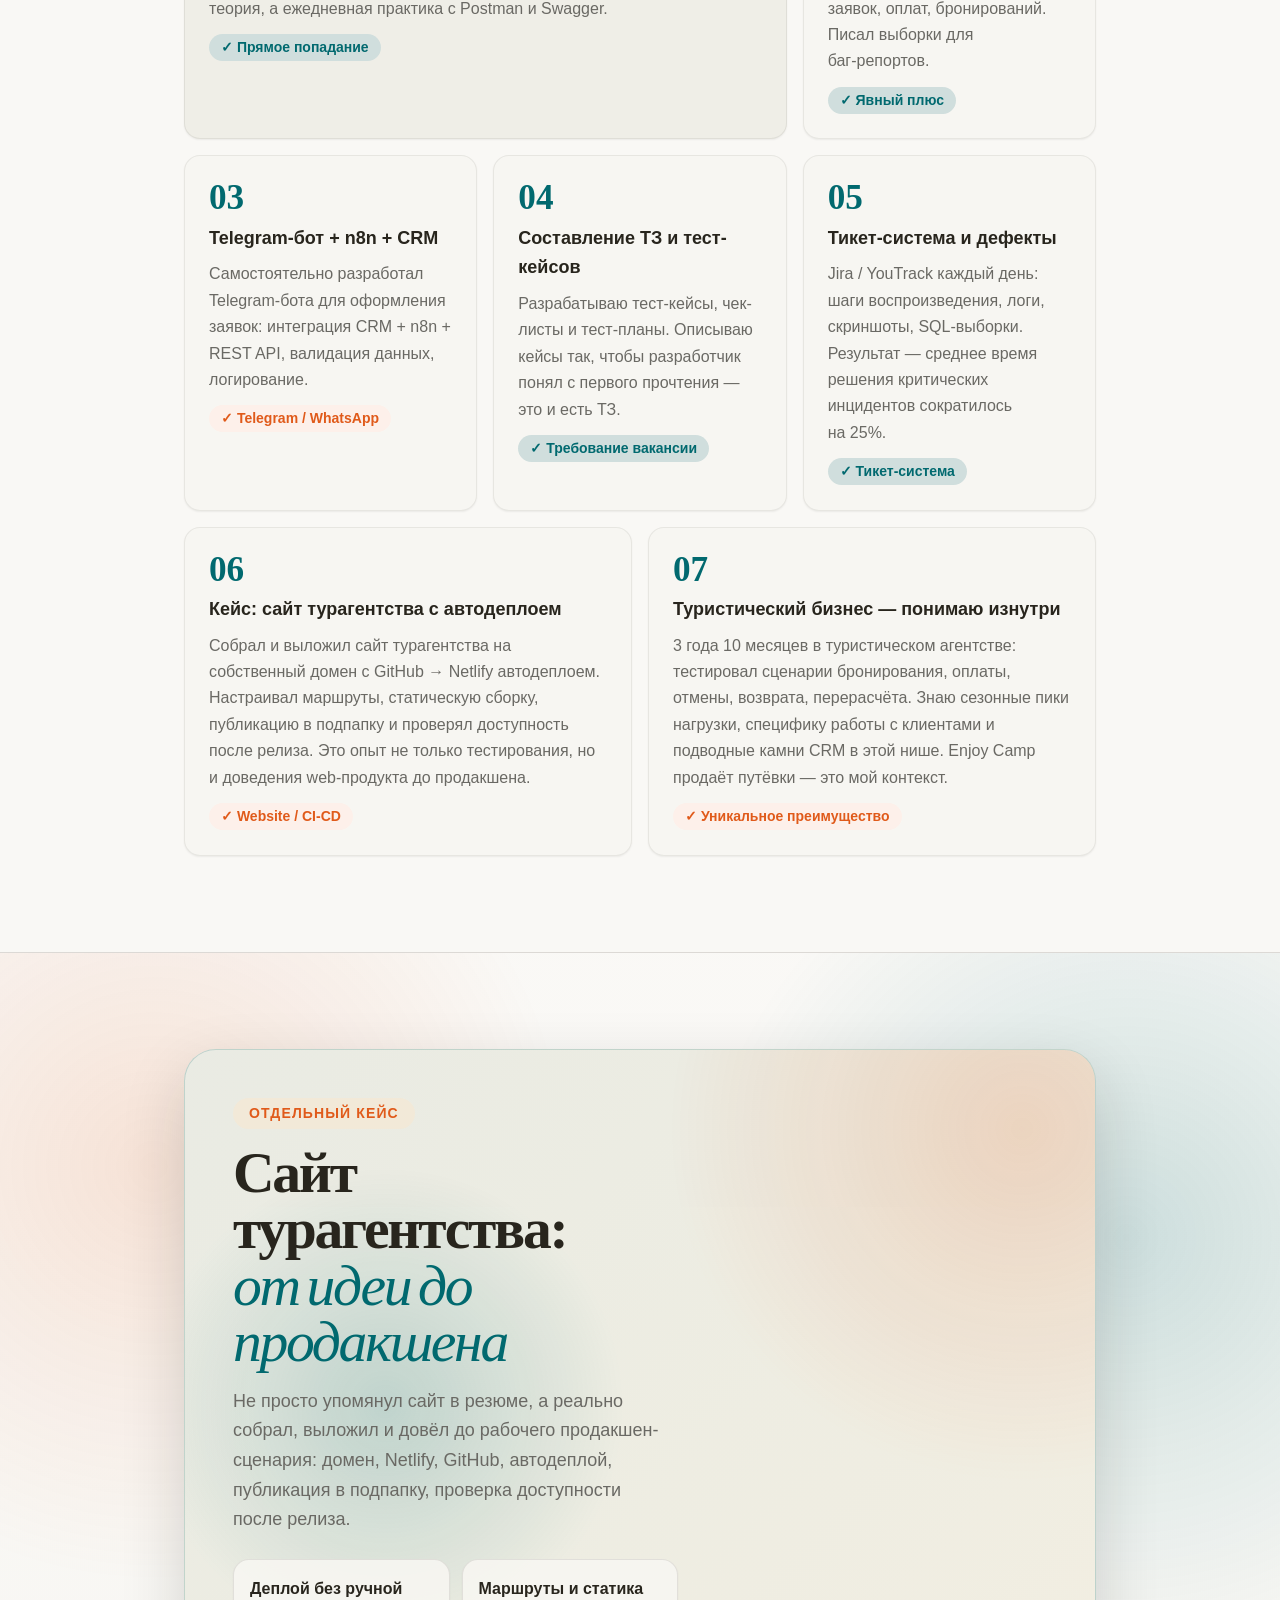
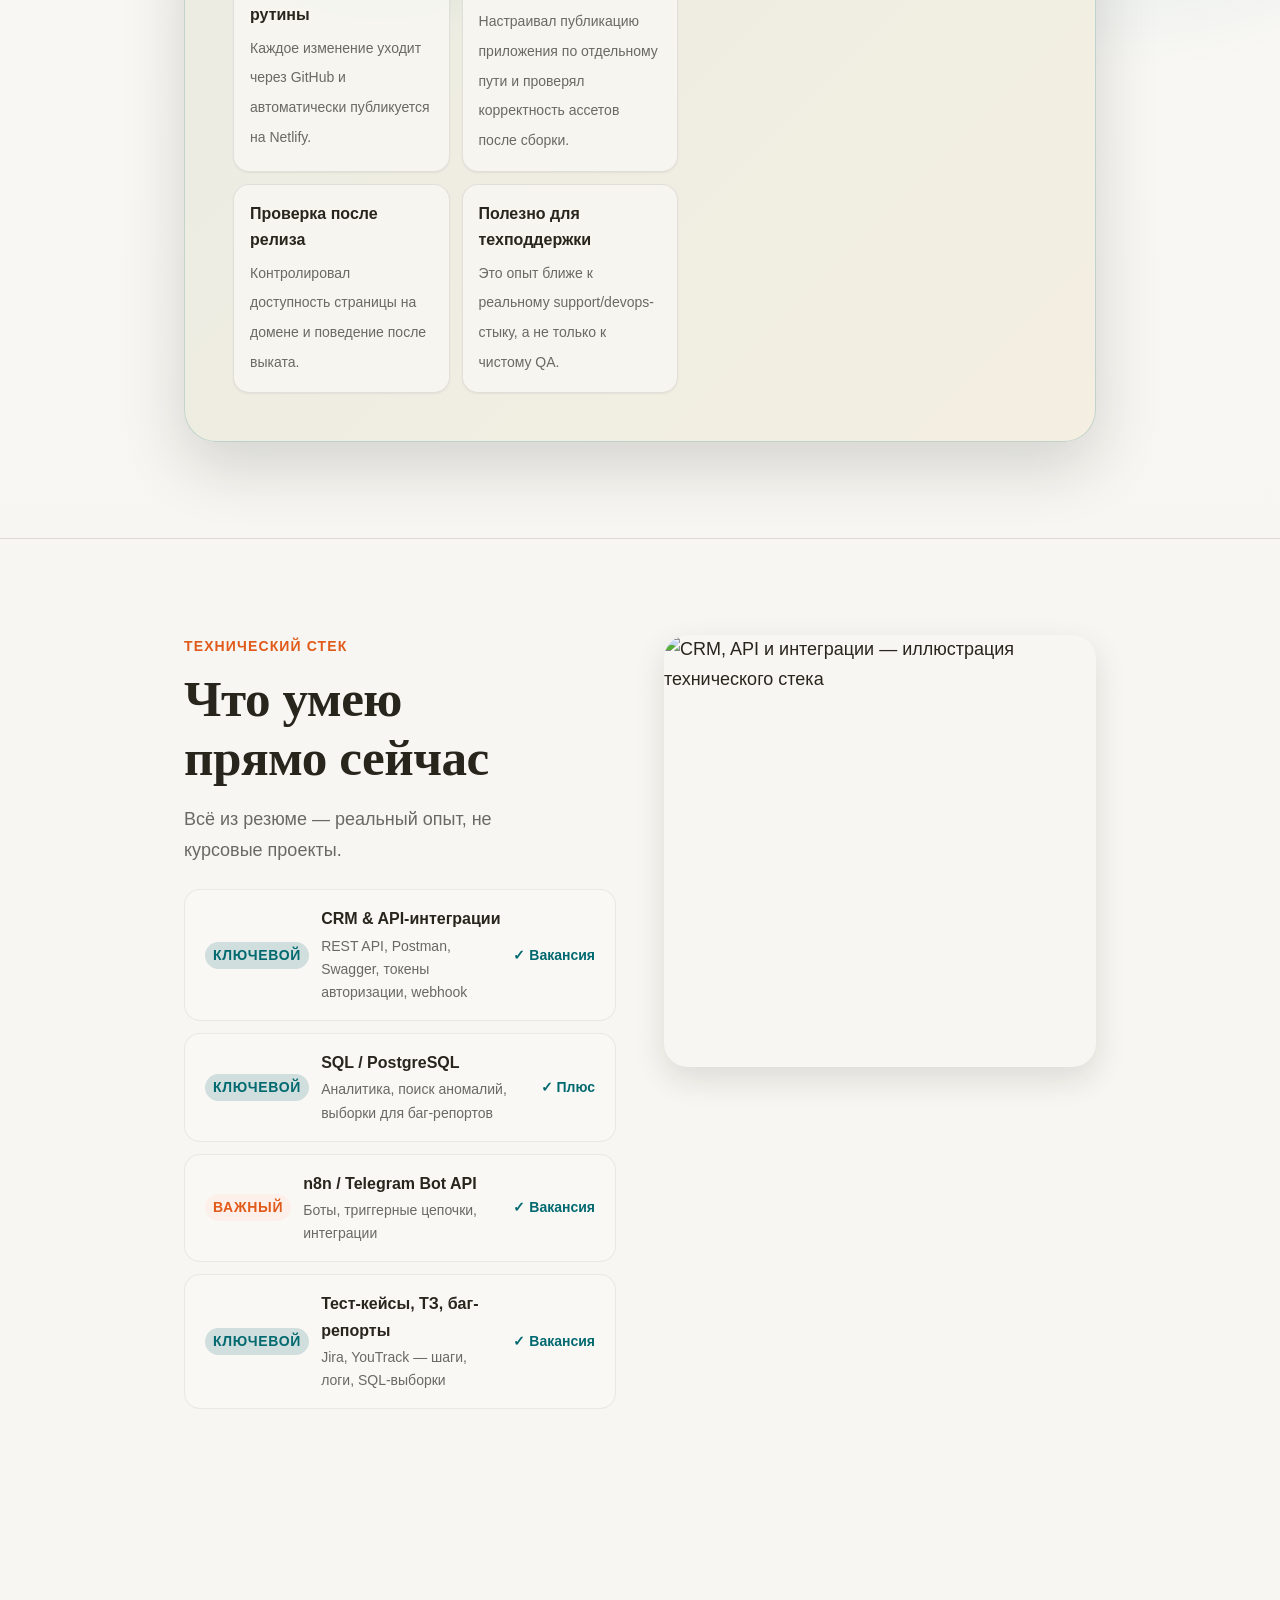
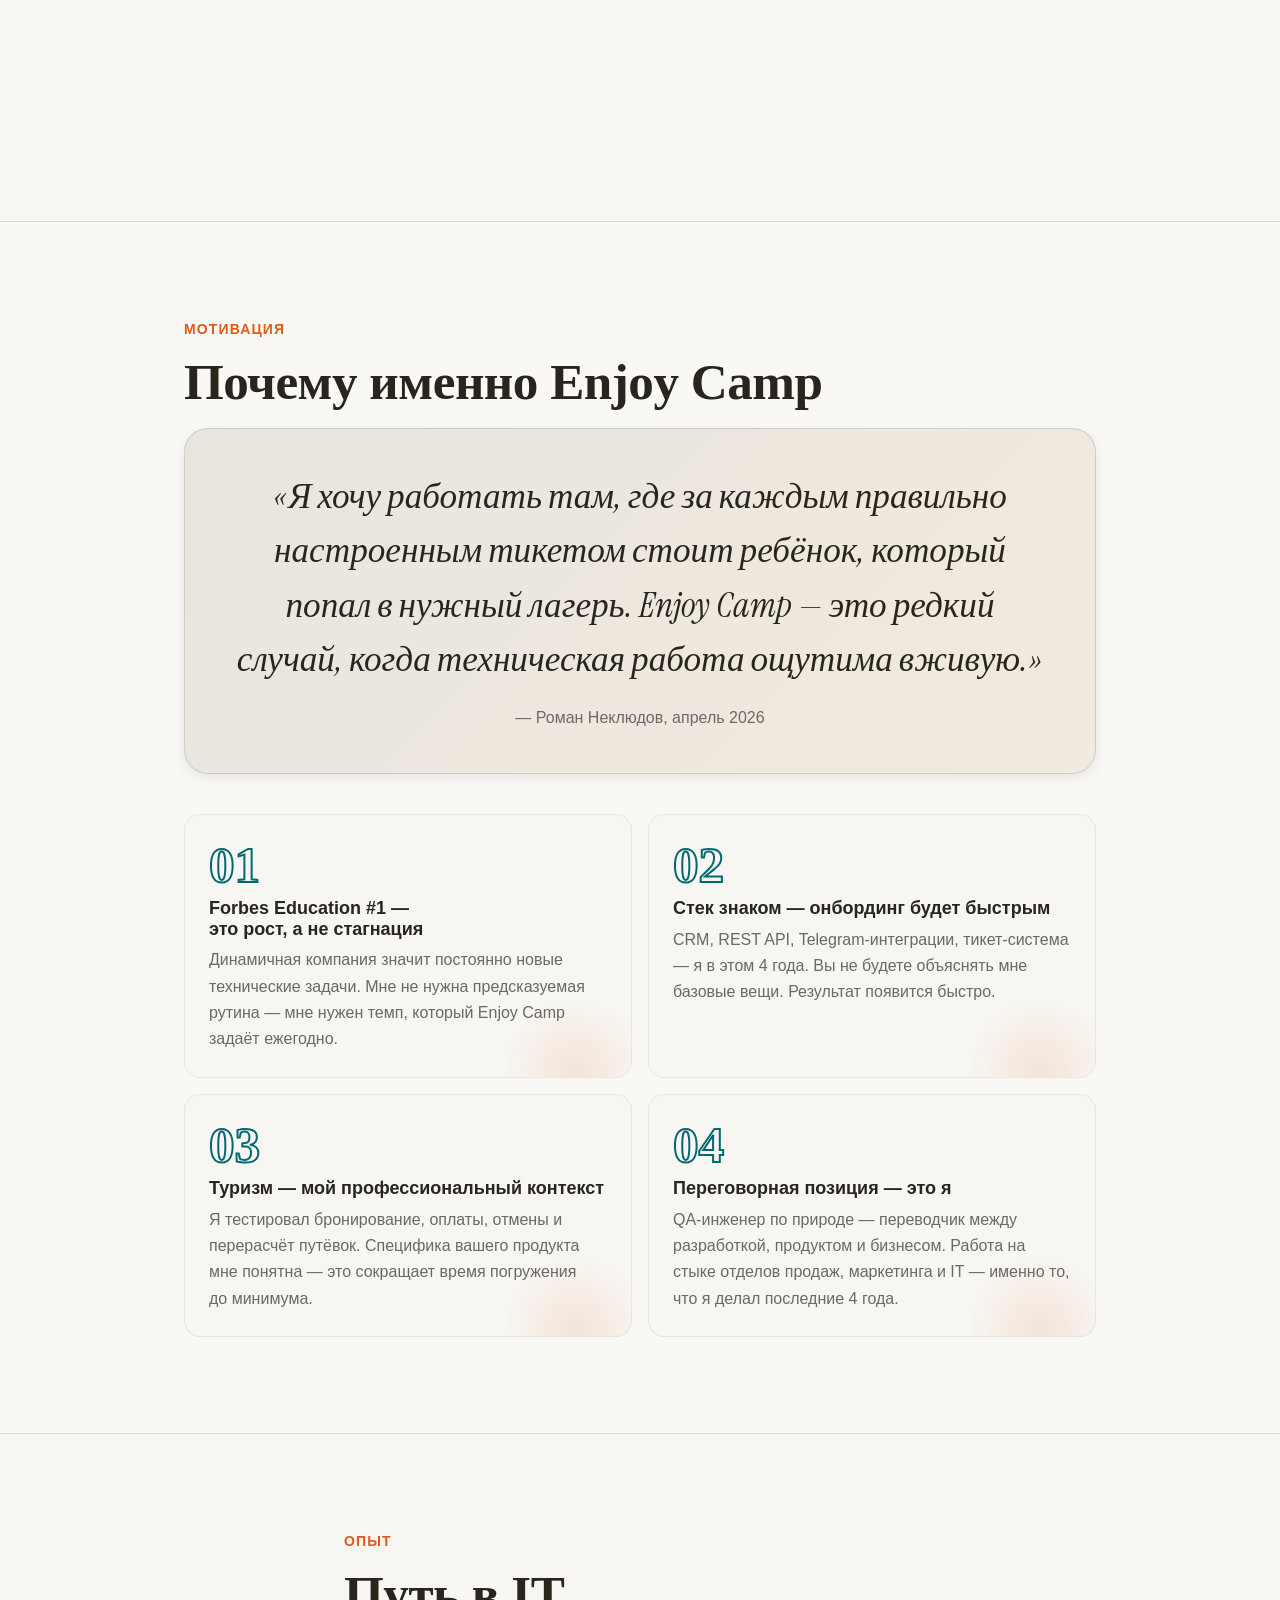
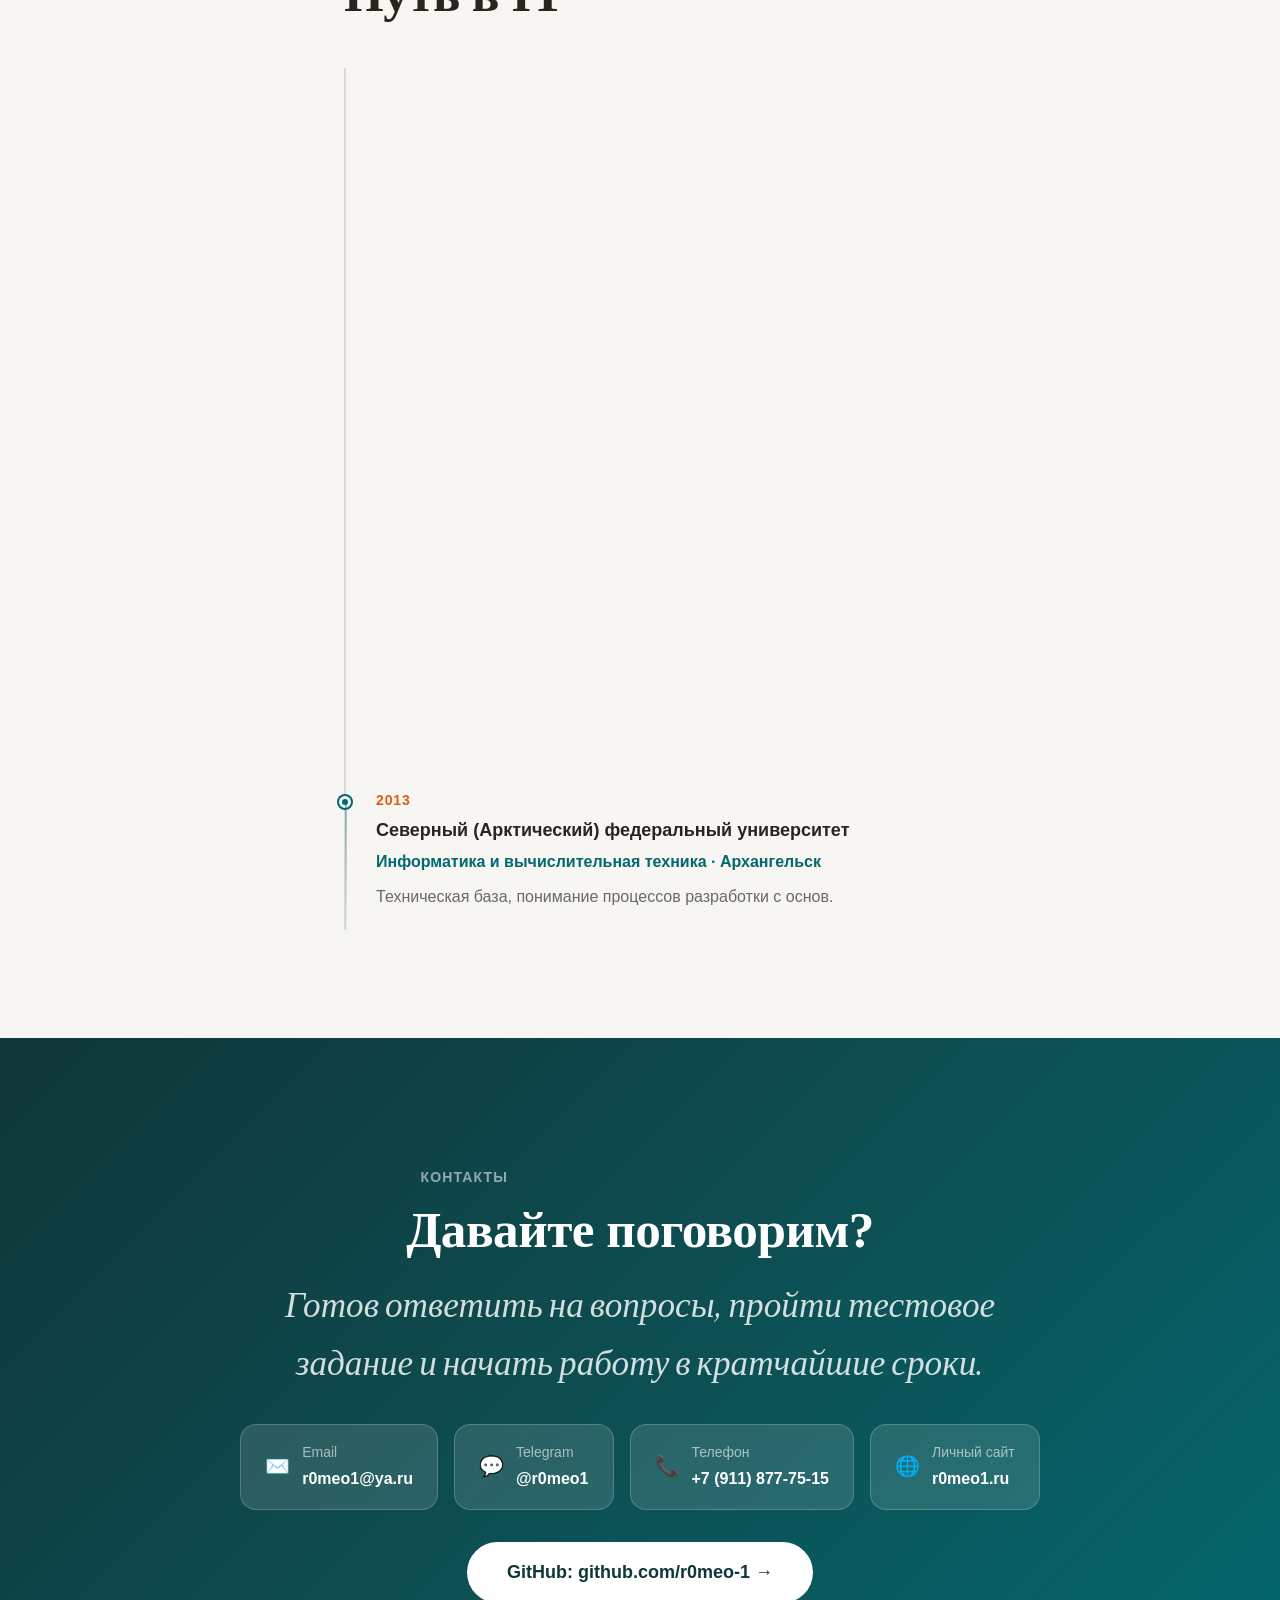
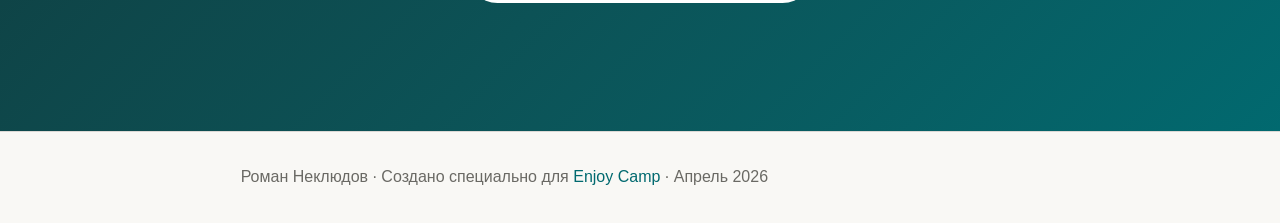
==== commit 5127a064: "Simplify website case metrics layout" ====
--- a/enjoycamp.html
+++ b/enjoycamp.html
@@ -301,11 +301,10 @@
       background:var(--color-primary-highlight);color:var(--color-primary);font-size:var(--text-xs);font-weight:800}
     .case-stack{margin-top:var(--space-5);display:flex;flex-wrap:wrap;gap:var(--space-2)}
     .case-stack span{padding:4px var(--space-3);border-radius:var(--radius-full);background:var(--color-surface-offset);font-size:var(--text-xs);font-weight:700;color:var(--color-text-muted)}
-    .case-metrics{display:grid;grid-template-columns:repeat(2,minmax(0,1fr));gap:var(--space-3);margin-top:var(--space-5)}
+    .case-metrics{display:grid;grid-template-columns:1fr;gap:var(--space-3);margin-top:var(--space-5)}
     .case-metric{padding:var(--space-4);border-radius:var(--radius-xl);background:var(--color-surface);border:1px solid color-mix(in oklch,var(--color-text) 8%,transparent)}
     .case-metric strong{display:block;font-family:var(--font-display);font-size:clamp(1.45rem,2.4vw,2rem);color:var(--color-primary);line-height:.95;letter-spacing:-0.03em;overflow-wrap:anywhere}
     .case-metric span{display:block;margin-top:6px;font-size:var(--text-xs);color:var(--color-text-muted);overflow-wrap:anywhere}
-    @media(max-width:1080px){.case-metrics{grid-template-columns:1fr}}
     @keyframes case-sheen{0%,100%{transform:translateX(-130%)} 45%,55%{transform:translateX(130%)}}
     @keyframes panel-float{0%,100%{transform:translateY(0) rotate(0)}50%{transform:translateY(-8px) rotate(.8deg)}}
     @media(max-width:768px){
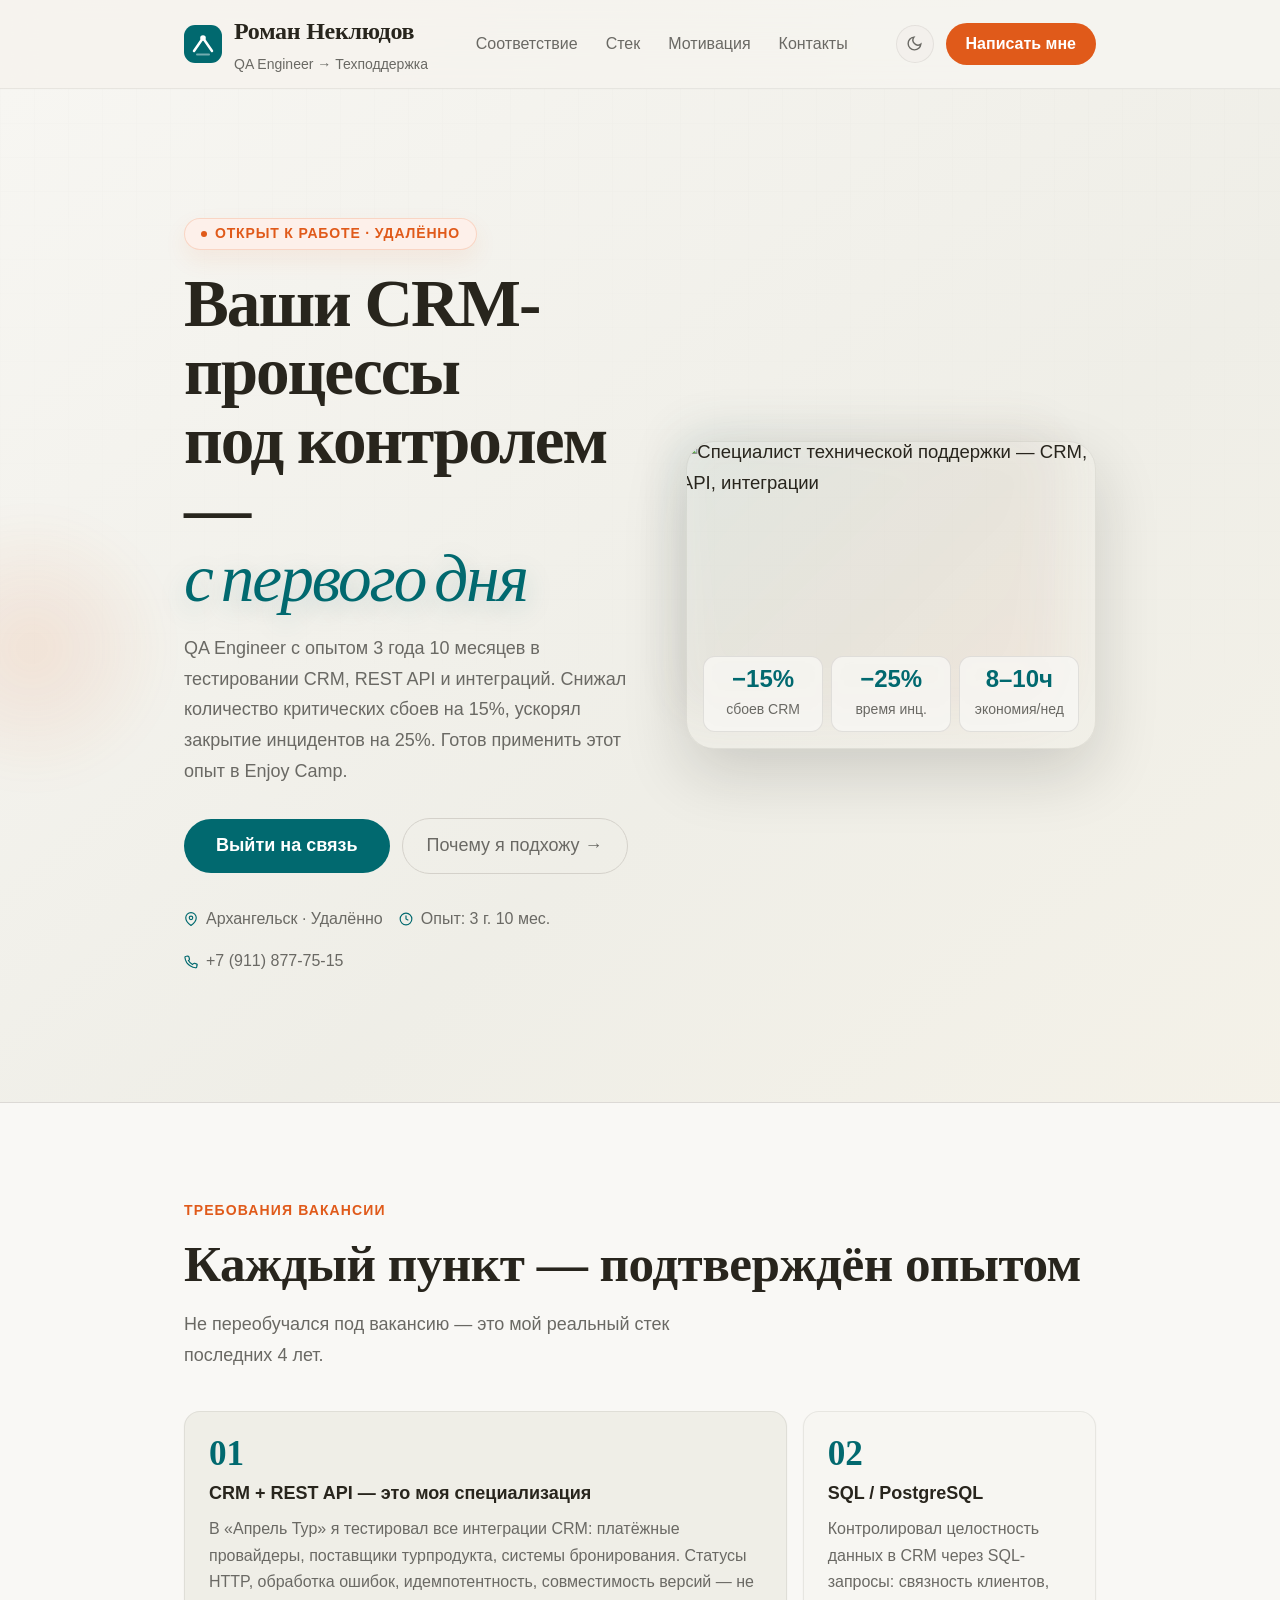
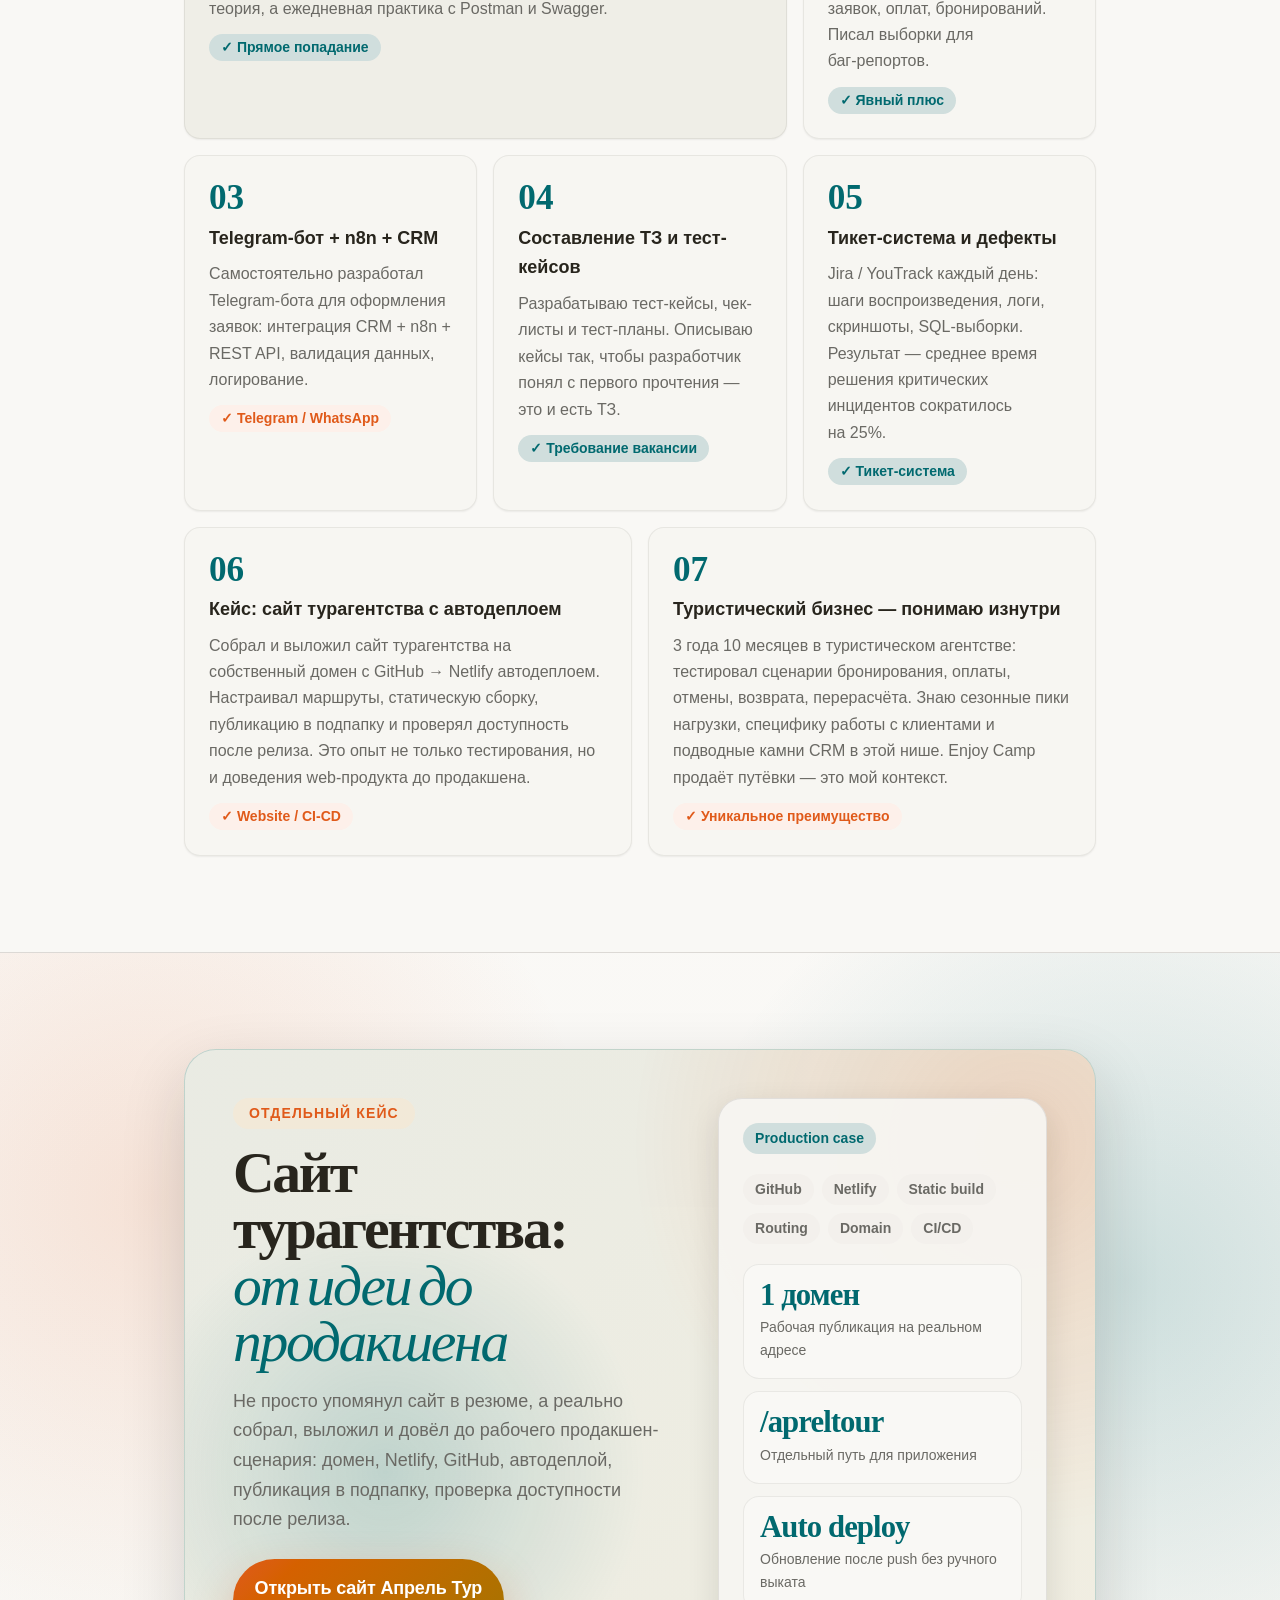
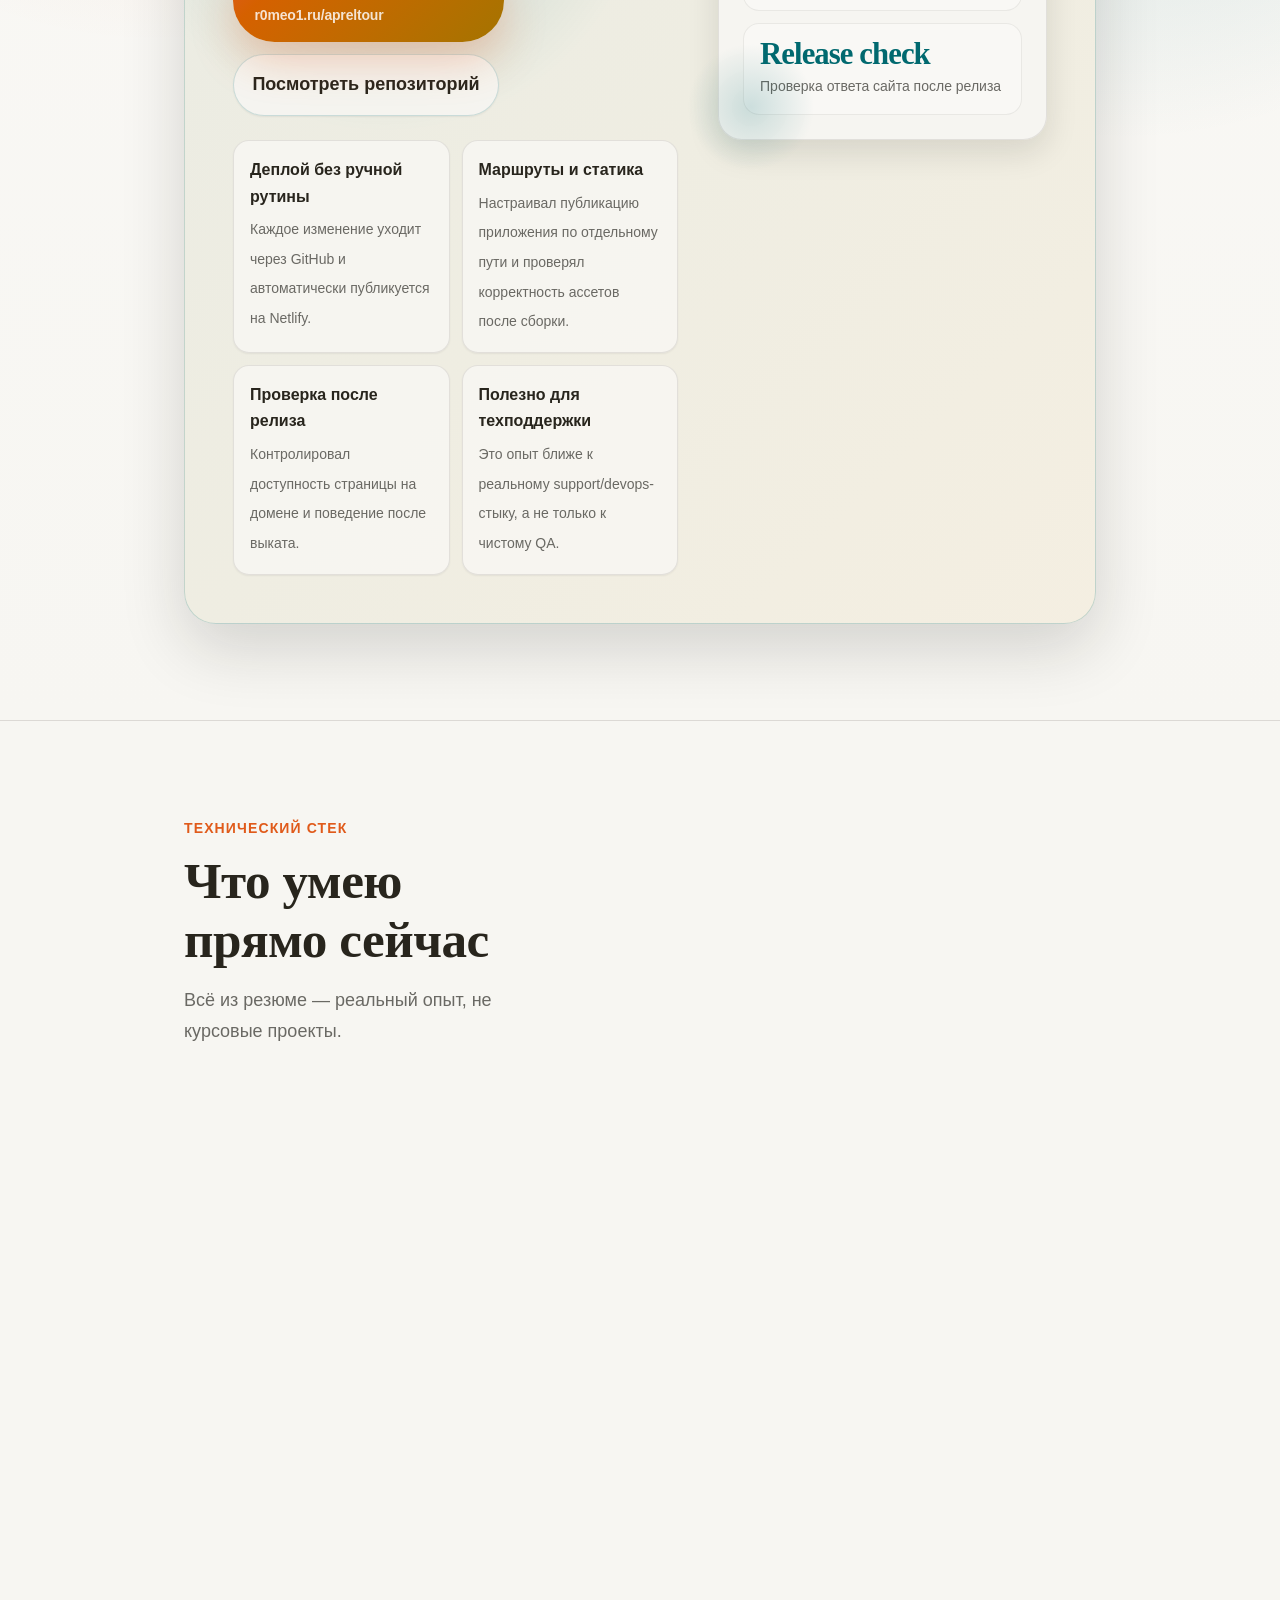
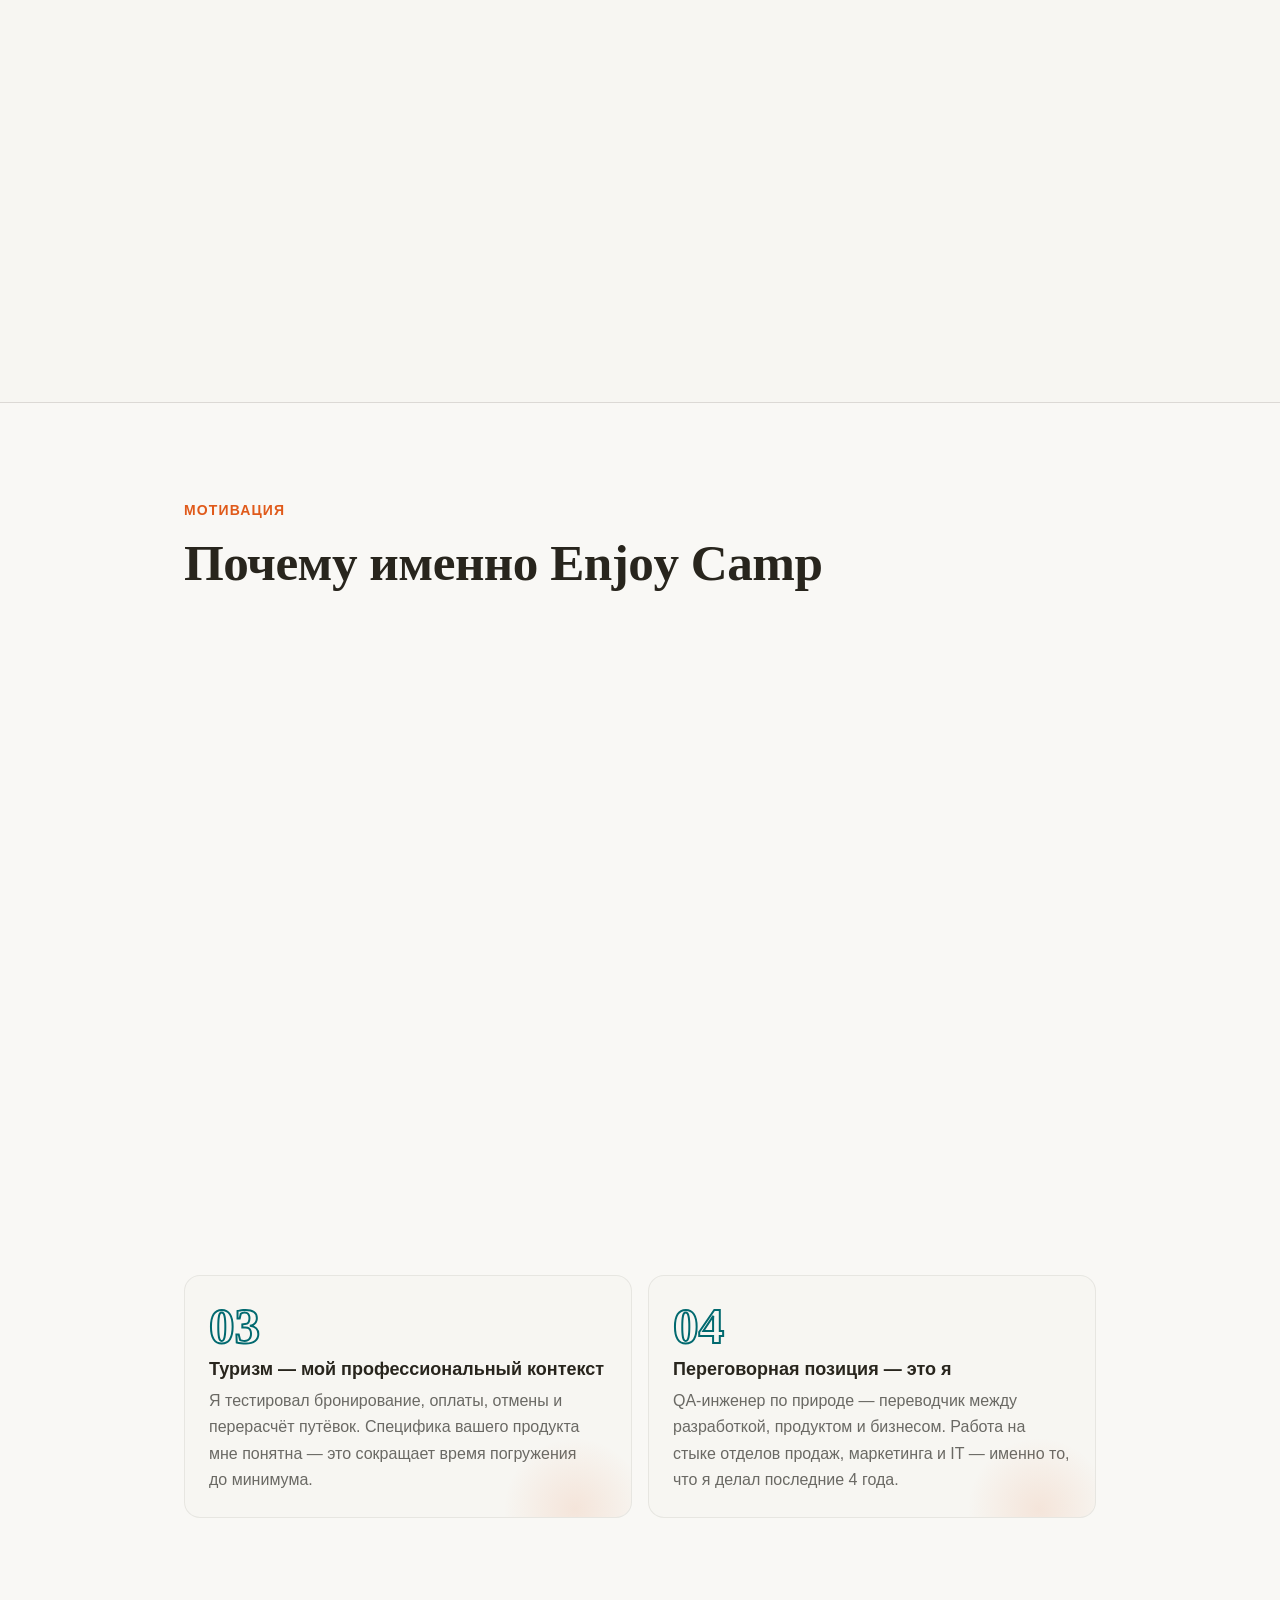
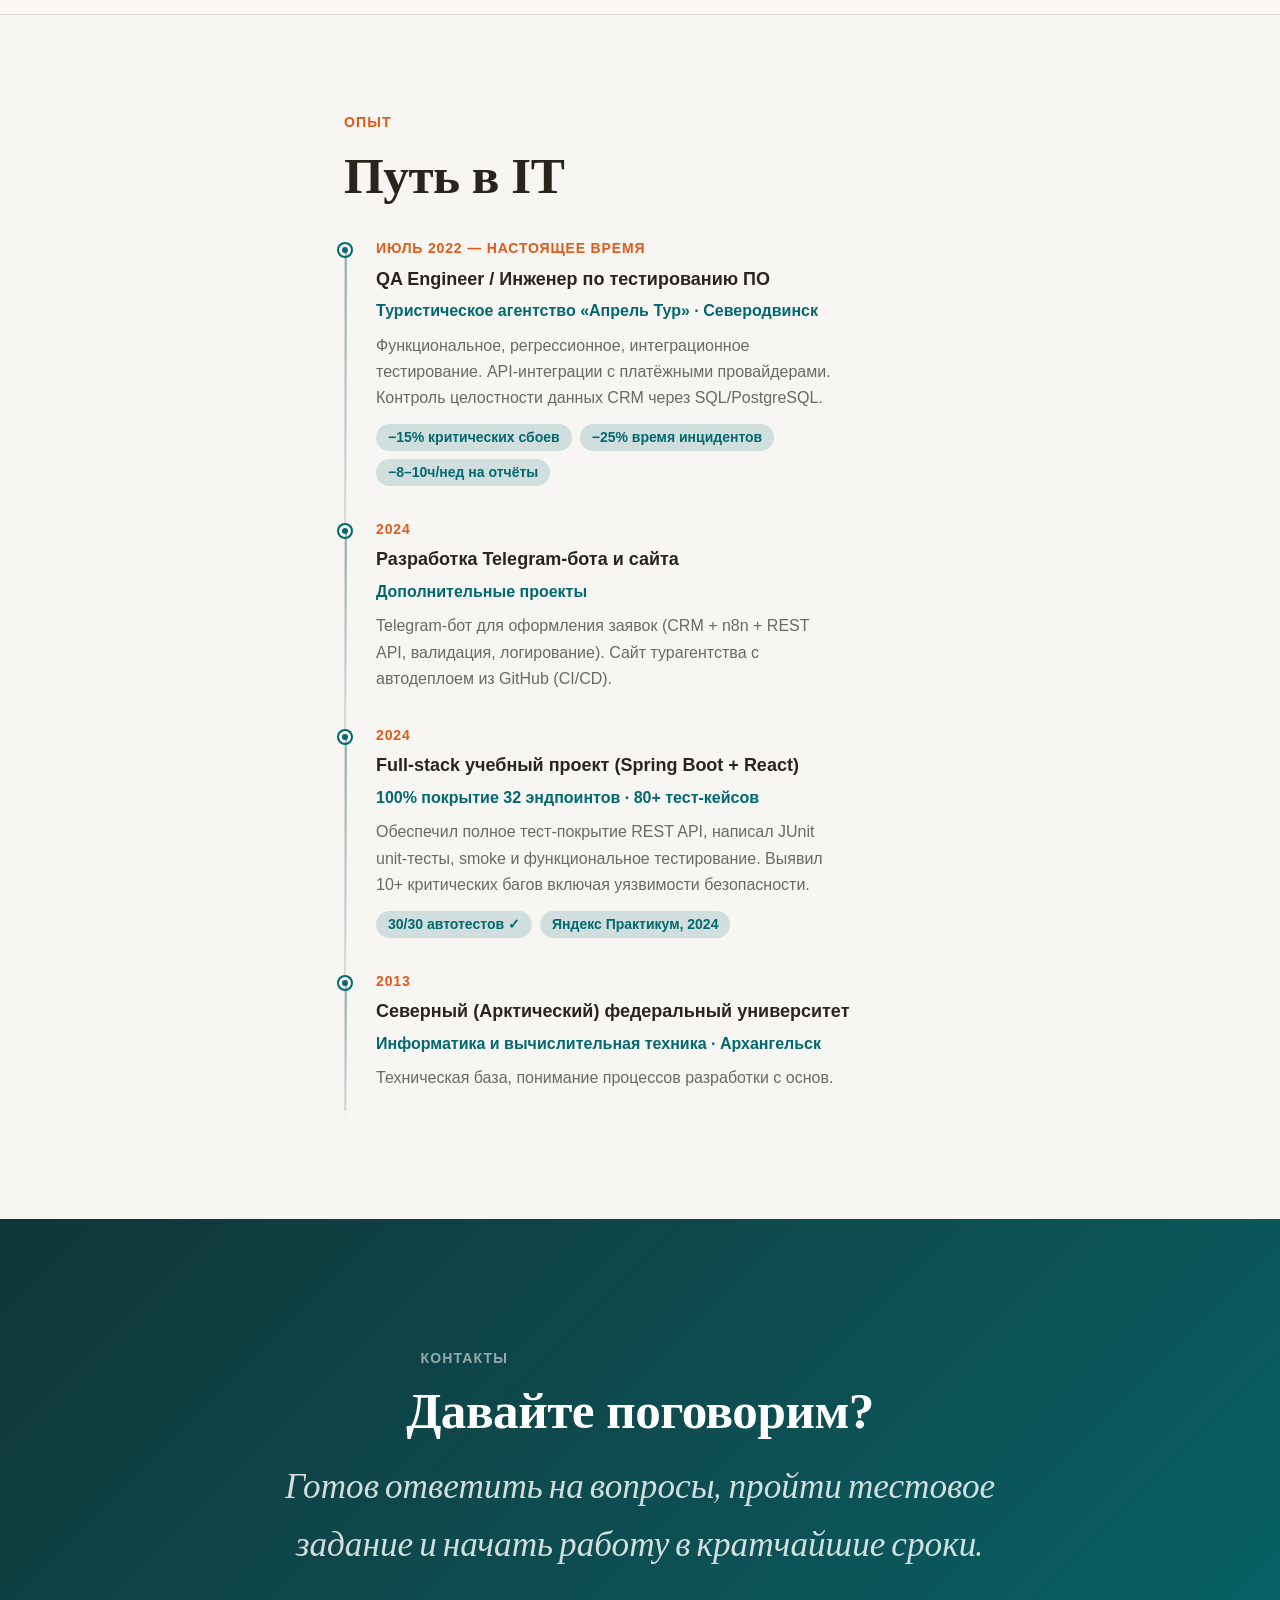
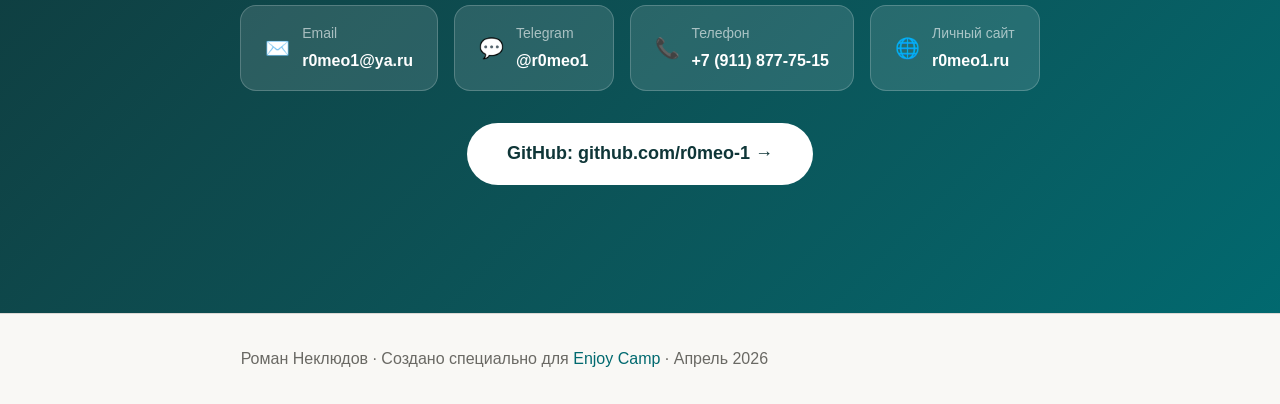
==== commit 3bbfb2e3: "Add animated Aprel Tour CTA to Enjoy Camp page" ====
--- a/enjoycamp.html
+++ b/enjoycamp.html
@@ -286,11 +286,30 @@
     .case-title{margin-top:var(--space-4);font-family:var(--font-display);font-size:clamp(2.2rem,4.5vw,4.4rem);line-height:.98;letter-spacing:-0.04em}
     .case-title em{font-family:var(--font-serif);font-style:italic;color:var(--color-primary);font-weight:400}
     .case-copy{margin-top:var(--space-4);font-size:var(--text-base);color:var(--color-text-muted);max-width:58ch}
+    .case-actions{display:flex;flex-wrap:wrap;gap:var(--space-3);margin-top:var(--space-6)}
+    .case-cta{position:relative;display:inline-flex;align-items:center;gap:var(--space-3);padding:0.95rem 1.35rem;border-radius:999px;
+      background:linear-gradient(135deg,var(--color-accent),color-mix(in oklch,var(--color-accent) 72%,var(--color-primary)));
+      color:#fff;text-decoration:none;font-weight:800;letter-spacing:-0.01em;box-shadow:0 18px 44px oklch(from var(--color-accent) l c h/.28);
+      overflow:hidden;transform:translateY(0) scale(1);transition:transform 220ms ease,box-shadow 220ms ease,filter 220ms ease}
+    .case-cta::before{content:'';position:absolute;inset:0;background:linear-gradient(120deg,transparent 10%,rgba(255,255,255,.34),transparent 42%);
+      transform:translateX(-130%);animation:case-cta-sheen 4.6s ease-in-out infinite}
+    .case-cta::after{content:'';position:absolute;inset:-35%;background:radial-gradient(circle, rgba(255,255,255,.18), transparent 55%);opacity:0;transition:opacity 220ms ease}
+    .case-cta:hover{transform:translateY(-4px) scale(1.02) rotate(-1deg);box-shadow:0 24px 56px oklch(from var(--color-accent) l c h/.34);filter:saturate(1.06)}
+    .case-cta:hover::after{opacity:1}
+    .case-cta span,.case-cta small{position:relative;z-index:1}
+    .case-cta span{font-size:var(--text-base)}
+    .case-cta small{display:block;font-size:var(--text-xs);font-weight:700;opacity:.82}
+    .case-ghost-link{display:inline-flex;align-items:center;gap:var(--space-2);padding:0.95rem 1.15rem;border-radius:999px;
+      border:1px solid color-mix(in oklch,var(--color-primary) 18%,transparent);background:color-mix(in oklch,var(--color-bg) 84%,transparent);
+      color:var(--color-text);text-decoration:none;font-weight:700;box-shadow:var(--shadow-sm)}
+    .case-ghost-link:hover{transform:translateY(-3px);border-color:color-mix(in oklch,var(--color-accent) 24%,transparent);box-shadow:var(--shadow-md)}
     .case-points{display:grid;grid-template-columns:repeat(2,minmax(0,1fr));gap:var(--space-3);margin-top:var(--space-6)}
     .case-point{padding:var(--space-4);border-radius:var(--radius-xl);background:color-mix(in oklch,var(--color-bg) 88%,transparent);
       border:1px solid color-mix(in oklch,var(--color-text) 10%,transparent);box-shadow:var(--shadow-sm);
-      transform:translateY(0);transition:transform 220ms ease,box-shadow 220ms ease,border-color 220ms ease}
-    .case-point:hover{transform:translateY(-6px) rotate(-1deg);box-shadow:var(--shadow-lg);border-color:color-mix(in oklch,var(--color-accent) 24%,transparent)}
+      transform:translate3d(0,0,0);transition:transform 280ms cubic-bezier(0.16,1,0.3,1),box-shadow 220ms ease,border-color 220ms ease}
+    .case-point:nth-child(odd){animation:case-card-float 8s ease-in-out infinite}
+    .case-point:nth-child(even){animation:case-card-float 9.5s ease-in-out infinite reverse}
+    .case-point:hover{transform:translateY(-10px) rotate(-1deg) scale(1.01);box-shadow:var(--shadow-lg);border-color:color-mix(in oklch,var(--color-accent) 24%,transparent)}
     .case-point strong{display:block;font-size:var(--text-sm);color:var(--color-text);margin-bottom:4px}
     .case-point span{font-size:var(--text-xs);color:var(--color-text-muted)}
     .case-panel{position:relative;padding:var(--space-6);border-radius:1.5rem;background:color-mix(in oklch,var(--color-bg) 92%,transparent);
@@ -306,10 +325,14 @@
     .case-metric strong{display:block;font-family:var(--font-display);font-size:clamp(1.45rem,2.4vw,2rem);color:var(--color-primary);line-height:.95;letter-spacing:-0.03em;overflow-wrap:anywhere}
     .case-metric span{display:block;margin-top:6px;font-size:var(--text-xs);color:var(--color-text-muted);overflow-wrap:anywhere}
     @keyframes case-sheen{0%,100%{transform:translateX(-130%)} 45%,55%{transform:translateX(130%)}}
+    @keyframes case-cta-sheen{0%,100%{transform:translateX(-130%)} 40%,58%{transform:translateX(130%)}}
+    @keyframes case-card-float{0%,100%{transform:translate3d(0,0,0)}50%{transform:translate3d(0,-6px,0)}}
     @keyframes panel-float{0%,100%{transform:translateY(0) rotate(0)}50%{transform:translateY(-8px) rotate(.8deg)}}
     @media(max-width:768px){
       .case-grid{grid-template-columns:1fr}
       .case-points{grid-template-columns:1fr}
+      .case-actions{flex-direction:column;align-items:stretch}
+      .case-cta,.case-ghost-link{justify-content:center}
     }
 
     /* SKILLS */
@@ -595,6 +618,15 @@
           <span class="case-kicker">Отдельный кейс</span>
           <h2 class="case-title">Сайт турагентства: <em>от идеи до продакшена</em></h2>
           <p class="case-copy">Не просто упомянул сайт в резюме, а реально собрал, выложил и довёл до рабочего продакшен-сценария: домен, Netlify, GitHub, автодеплой, публикация в подпапку, проверка доступности после релиза.</p>
+          <div class="case-actions">
+            <a class="case-cta" href="https://r0meo1.ru/apreltour/" target="_blank" rel="noopener noreferrer">
+              <span>
+                Открыть сайт Апрель Тур
+                <small>r0meo1.ru/apreltour</small>
+              </span>
+            </a>
+            <a class="case-ghost-link" href="https://github.com/r0meo-1/r0meo1.ru" target="_blank" rel="noopener noreferrer">Посмотреть репозиторий</a>
+          </div>
           <div class="case-points">
             <div class="case-point">
               <strong>Деплой без ручной рутины</strong>
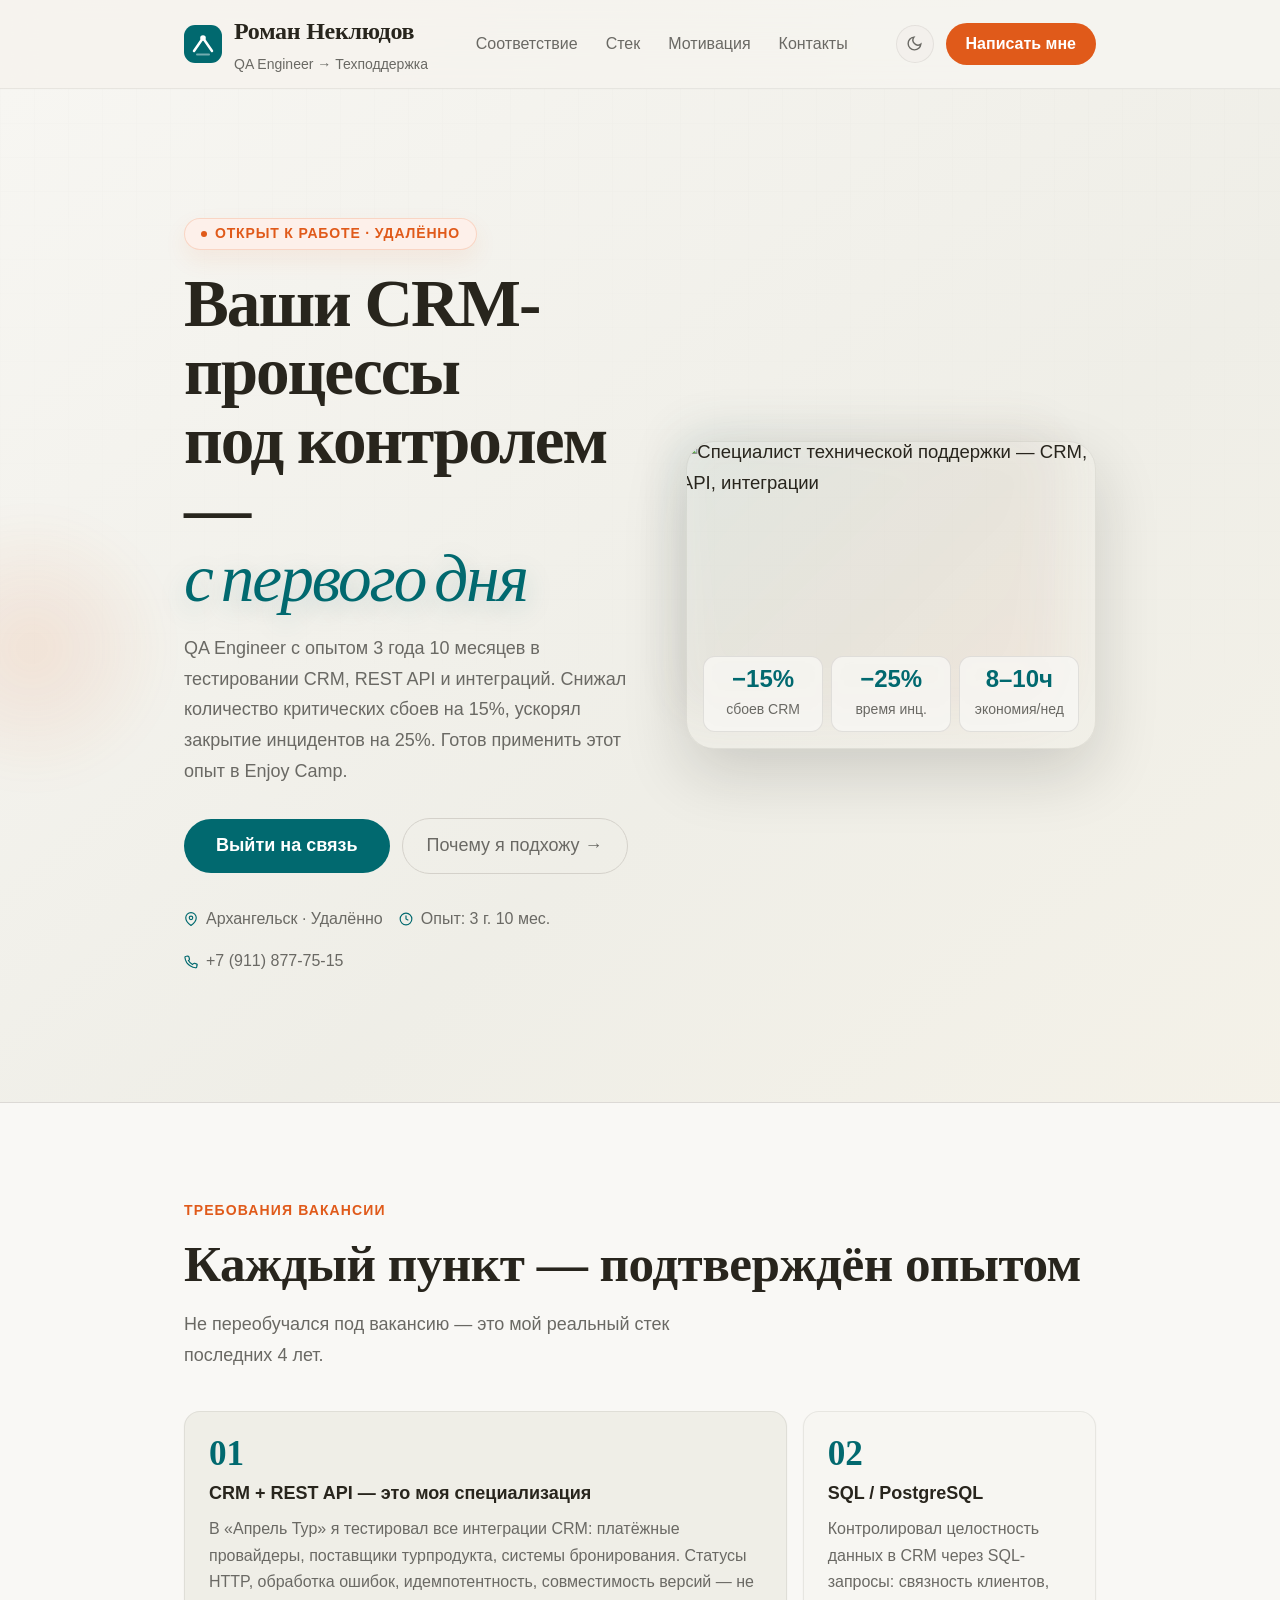
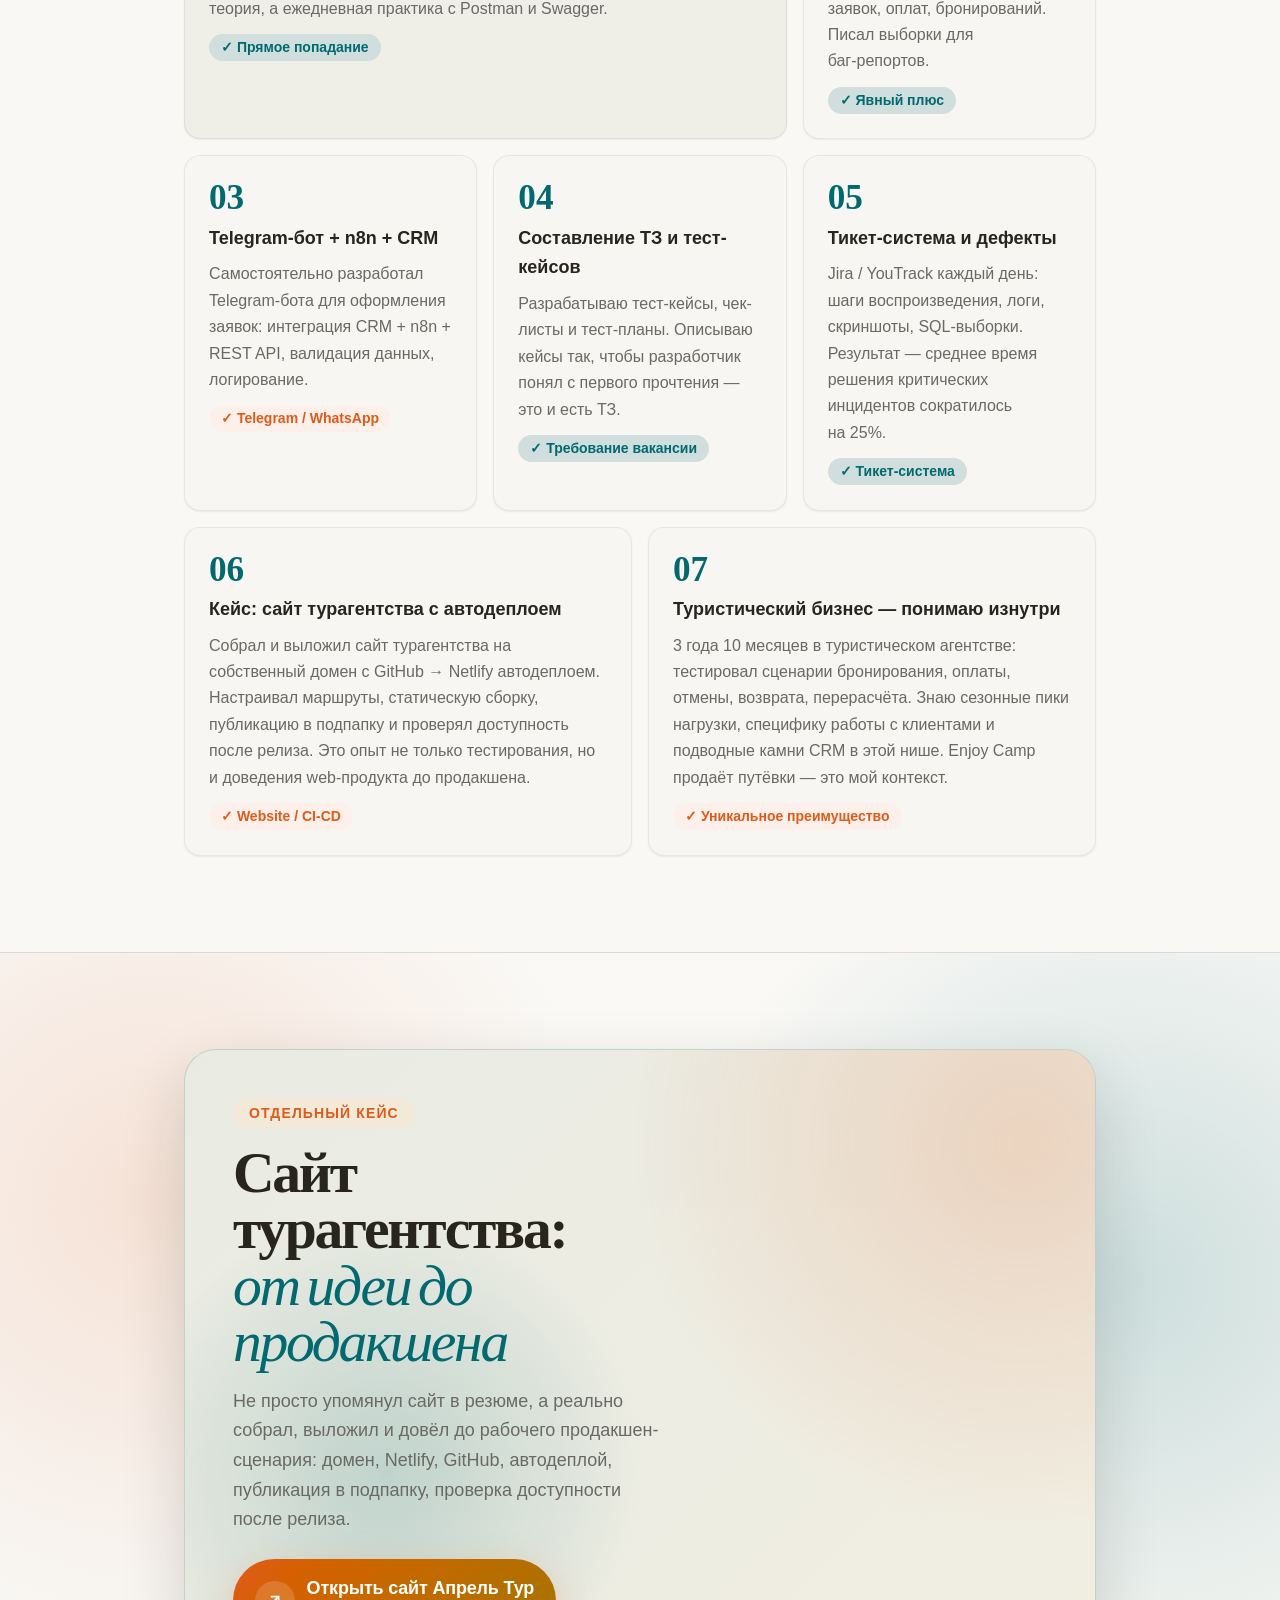
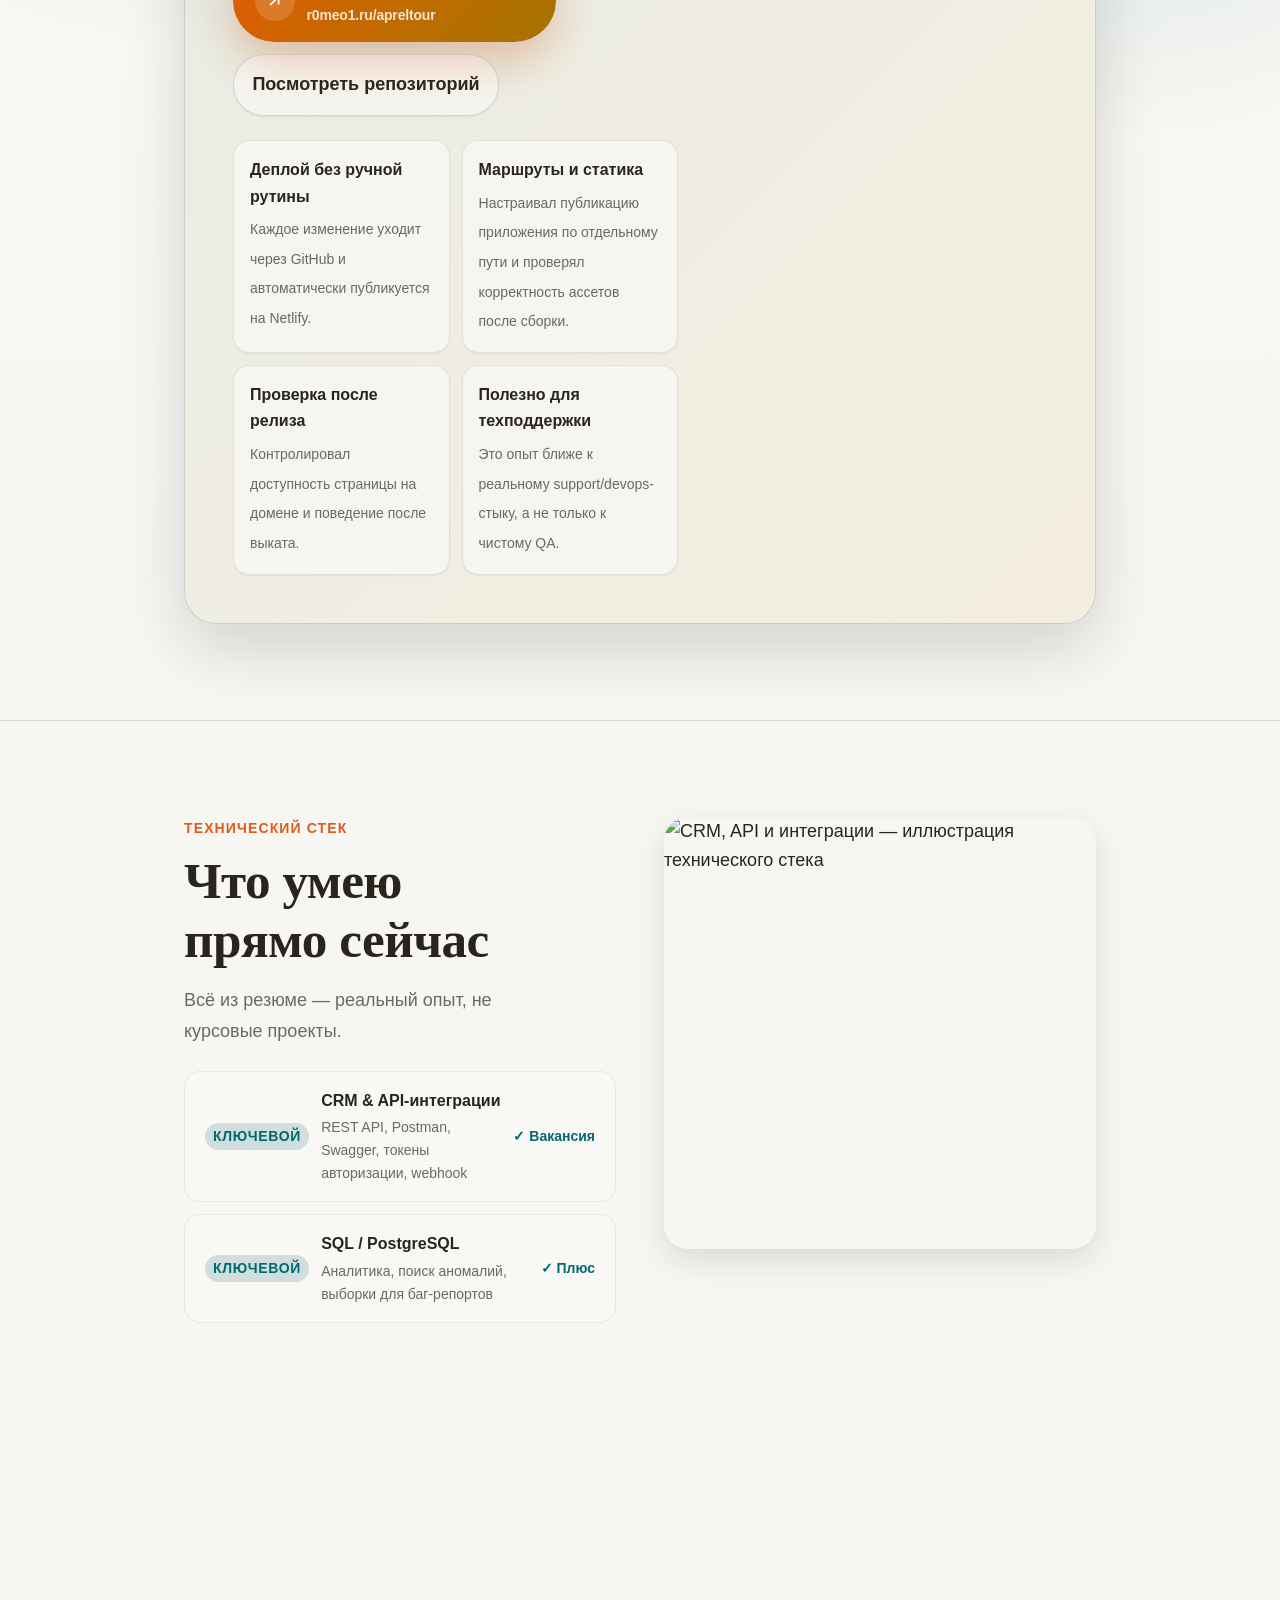
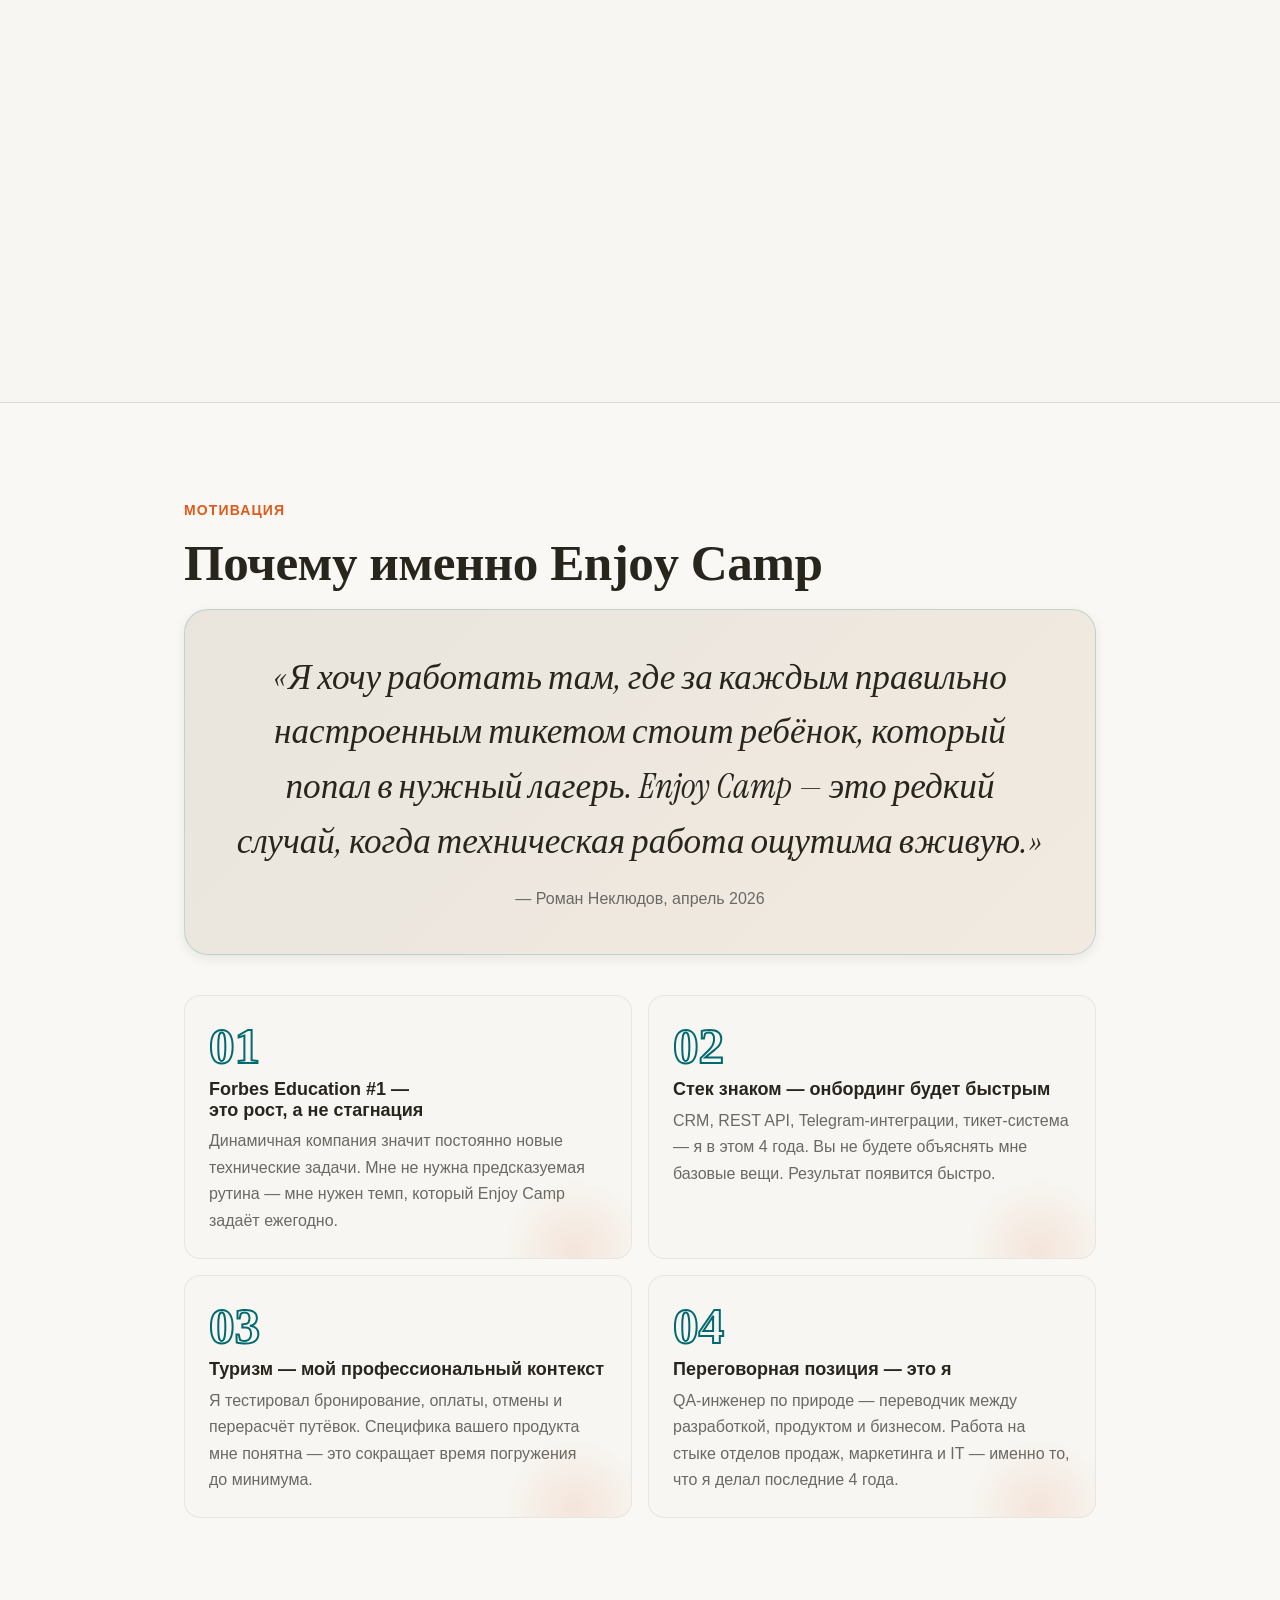
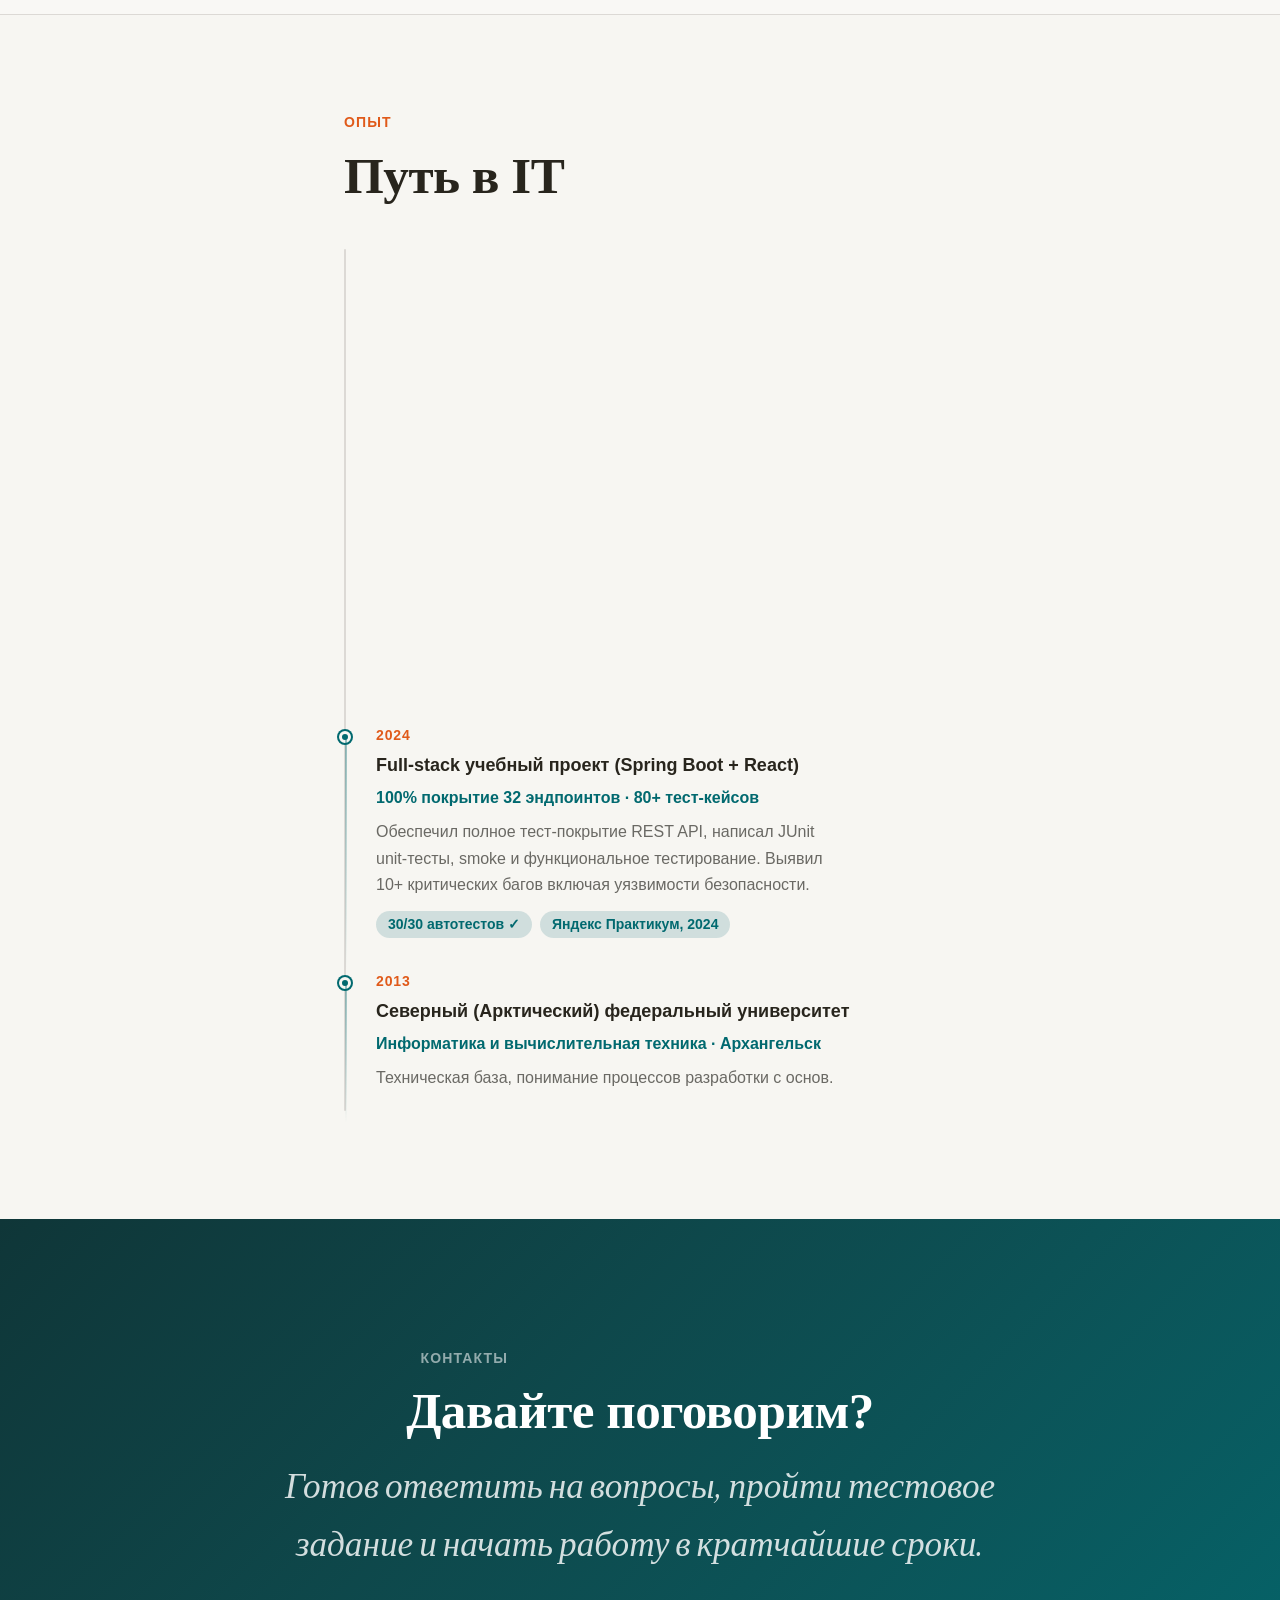
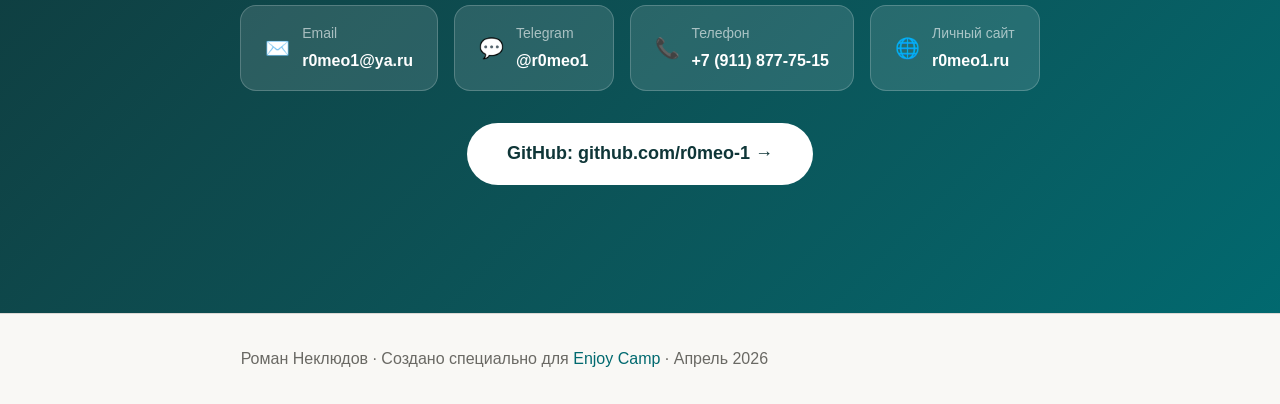
==== commit 23775817: "Enhance Aprel Tour CTA and preview on Enjoy Camp page" ====
--- a/enjoycamp.html
+++ b/enjoycamp.html
@@ -299,6 +299,10 @@
     .case-cta span,.case-cta small{position:relative;z-index:1}
     .case-cta span{font-size:var(--text-base)}
     .case-cta small{display:block;font-size:var(--text-xs);font-weight:700;opacity:.82}
+    .case-cta-icon{position:relative;z-index:1;flex-shrink:0;width:2.5rem;height:2.5rem;border-radius:50%;
+      display:flex;align-items:center;justify-content:center;background:rgba(255,255,255,.16);backdrop-filter:blur(8px)}
+    .case-cta-icon svg{width:1.2rem;height:1.2rem;transition:transform 220ms ease}
+    .case-cta:hover .case-cta-icon svg{transform:translateX(3px) translateY(-2px) scale(1.08)}
     .case-ghost-link{display:inline-flex;align-items:center;gap:var(--space-2);padding:0.95rem 1.15rem;border-radius:999px;
       border:1px solid color-mix(in oklch,var(--color-primary) 18%,transparent);background:color-mix(in oklch,var(--color-bg) 84%,transparent);
       color:var(--color-text);text-decoration:none;font-weight:700;box-shadow:var(--shadow-sm)}
@@ -316,6 +320,28 @@
       border:1px solid color-mix(in oklch,var(--color-text) 10%,transparent);box-shadow:var(--shadow-lg);animation:panel-float 9s ease-in-out infinite}
     .case-panel::before{content:'';position:absolute;inset:auto auto -2rem -2rem;width:8rem;height:8rem;border-radius:50%;
       background:radial-gradient(circle, color-mix(in oklch,var(--color-primary) 18%,transparent), transparent 70%)}
+    .case-preview{position:relative;margin-top:var(--space-5);border-radius:1.25rem;overflow:hidden;background:#131311;
+      border:1px solid color-mix(in oklch,var(--color-primary) 18%,transparent);box-shadow:0 16px 40px oklch(0.18 0.01 80 / 0.24)}
+    .case-preview::after{content:'';position:absolute;inset:0;background:linear-gradient(180deg,transparent 45%,rgba(0,0,0,.18) 100%)}
+    .case-preview-top{display:flex;align-items:center;gap:6px;padding:0.85rem 1rem;background:#1d1d1a;border-bottom:1px solid rgba(255,255,255,.06)}
+    .case-preview-dot{width:10px;height:10px;border-radius:50%}
+    .case-preview-dot:nth-child(1){background:#ff6b6b}
+    .case-preview-dot:nth-child(2){background:#ffd166}
+    .case-preview-dot:nth-child(3){background:#4ecdc4}
+    .case-preview-bar{margin-left:6px;flex:1;height:1.1rem;border-radius:999px;background:rgba(255,255,255,.06)}
+    .case-preview-body{position:relative;padding:1rem;min-height:12rem;background:
+      radial-gradient(circle at 85% 18%, rgba(224,90,26,.26), transparent 22%),
+      radial-gradient(circle at 15% 85%, rgba(1,105,111,.26), transparent 24%),
+      linear-gradient(160deg,#161714,#1f211d)}
+    .case-preview-card{position:relative;padding:1rem;border-radius:1rem;background:rgba(255,255,255,.06);
+      border:1px solid rgba(255,255,255,.08);backdrop-filter:blur(10px);animation:preview-card-drift 7s ease-in-out infinite}
+    .case-preview-label{display:inline-flex;padding:0.35rem 0.65rem;border-radius:999px;background:rgba(255,255,255,.08);color:#d8d6d2;font-size:.72rem;font-weight:700}
+    .case-preview-title{margin-top:.9rem;font-family:var(--font-display);font-size:1.7rem;line-height:.95;letter-spacing:-0.04em;color:#f5f3ef}
+    .case-preview-title em{font-family:var(--font-serif);font-style:italic;color:#8bc6d0;font-weight:400}
+    .case-preview-line{margin-top:.75rem;height:0.6rem;border-radius:999px;background:rgba(255,255,255,.09)}
+    .case-preview-line.short{width:62%}
+    .case-preview-kpis{display:grid;grid-template-columns:repeat(3,minmax(0,1fr));gap:.6rem;margin-top:1rem}
+    .case-preview-kpis span{padding:.65rem .4rem;border-radius:.9rem;background:rgba(255,255,255,.08);text-align:center;font-size:.7rem;color:#d9d7d1}
     .case-badge{display:inline-flex;align-items:center;gap:var(--space-2);padding:4px var(--space-3);border-radius:var(--radius-full);
       background:var(--color-primary-highlight);color:var(--color-primary);font-size:var(--text-xs);font-weight:800}
     .case-stack{margin-top:var(--space-5);display:flex;flex-wrap:wrap;gap:var(--space-2)}
@@ -328,6 +354,7 @@
     @keyframes case-cta-sheen{0%,100%{transform:translateX(-130%)} 40%,58%{transform:translateX(130%)}}
     @keyframes case-card-float{0%,100%{transform:translate3d(0,0,0)}50%{transform:translate3d(0,-6px,0)}}
     @keyframes panel-float{0%,100%{transform:translateY(0) rotate(0)}50%{transform:translateY(-8px) rotate(.8deg)}}
+    @keyframes preview-card-drift{0%,100%{transform:translate3d(0,0,0)}50%{transform:translate3d(0,-5px,0)}}
     @media(max-width:768px){
       .case-grid{grid-template-columns:1fr}
       .case-points{grid-template-columns:1fr}
@@ -620,6 +647,12 @@
           <p class="case-copy">Не просто упомянул сайт в резюме, а реально собрал, выложил и довёл до рабочего продакшен-сценария: домен, Netlify, GitHub, автодеплой, публикация в подпапку, проверка доступности после релиза.</p>
           <div class="case-actions">
             <a class="case-cta" href="https://r0meo1.ru/apreltour/" target="_blank" rel="noopener noreferrer">
+              <span class="case-cta-icon" aria-hidden="true">
+                <svg viewBox="0 0 24 24" fill="none" stroke="currentColor" stroke-width="2.2" stroke-linecap="round" stroke-linejoin="round">
+                  <path d="M7 17L17 7"></path>
+                  <path d="M8 7h9v9"></path>
+                </svg>
+              </span>
               <span>
                 Открыть сайт Апрель Тур
                 <small>r0meo1.ru/apreltour</small>
@@ -648,6 +681,27 @@
         </div>
         <aside class="case-panel fade-in" data-delay="2">
           <span class="case-badge">Production case</span>
+          <div class="case-preview" aria-hidden="true">
+            <div class="case-preview-top">
+              <span class="case-preview-dot"></span>
+              <span class="case-preview-dot"></span>
+              <span class="case-preview-dot"></span>
+              <div class="case-preview-bar"></div>
+            </div>
+            <div class="case-preview-body">
+              <div class="case-preview-card">
+                <span class="case-preview-label">Aprel Tour</span>
+                <div class="case-preview-title">Туры <em>по миру</em></div>
+                <div class="case-preview-line"></div>
+                <div class="case-preview-line short"></div>
+                <div class="case-preview-kpis">
+                  <span>Домен</span>
+                  <span>Автодеплой</span>
+                  <span>Прод</span>
+                </div>
+              </div>
+            </div>
+          </div>
           <div class="case-stack">
             <span>GitHub</span>
             <span>Netlify</span>
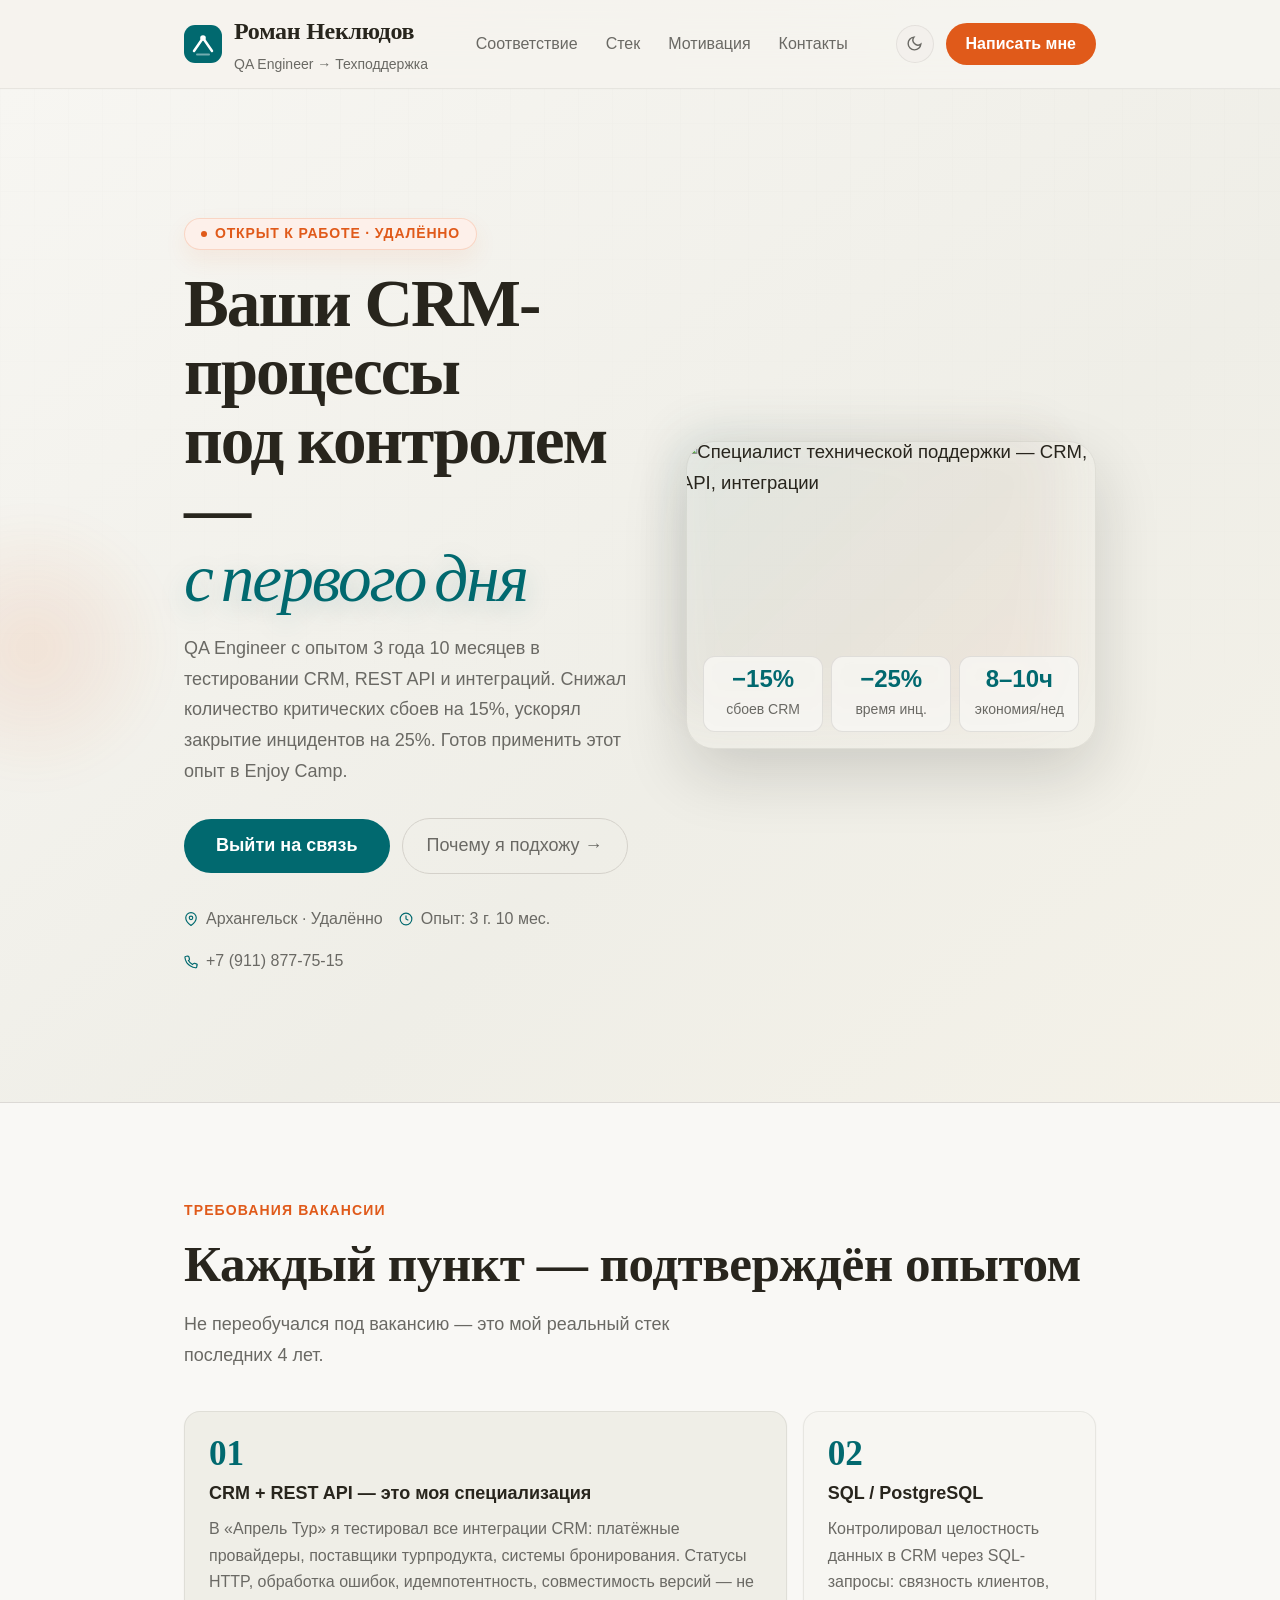
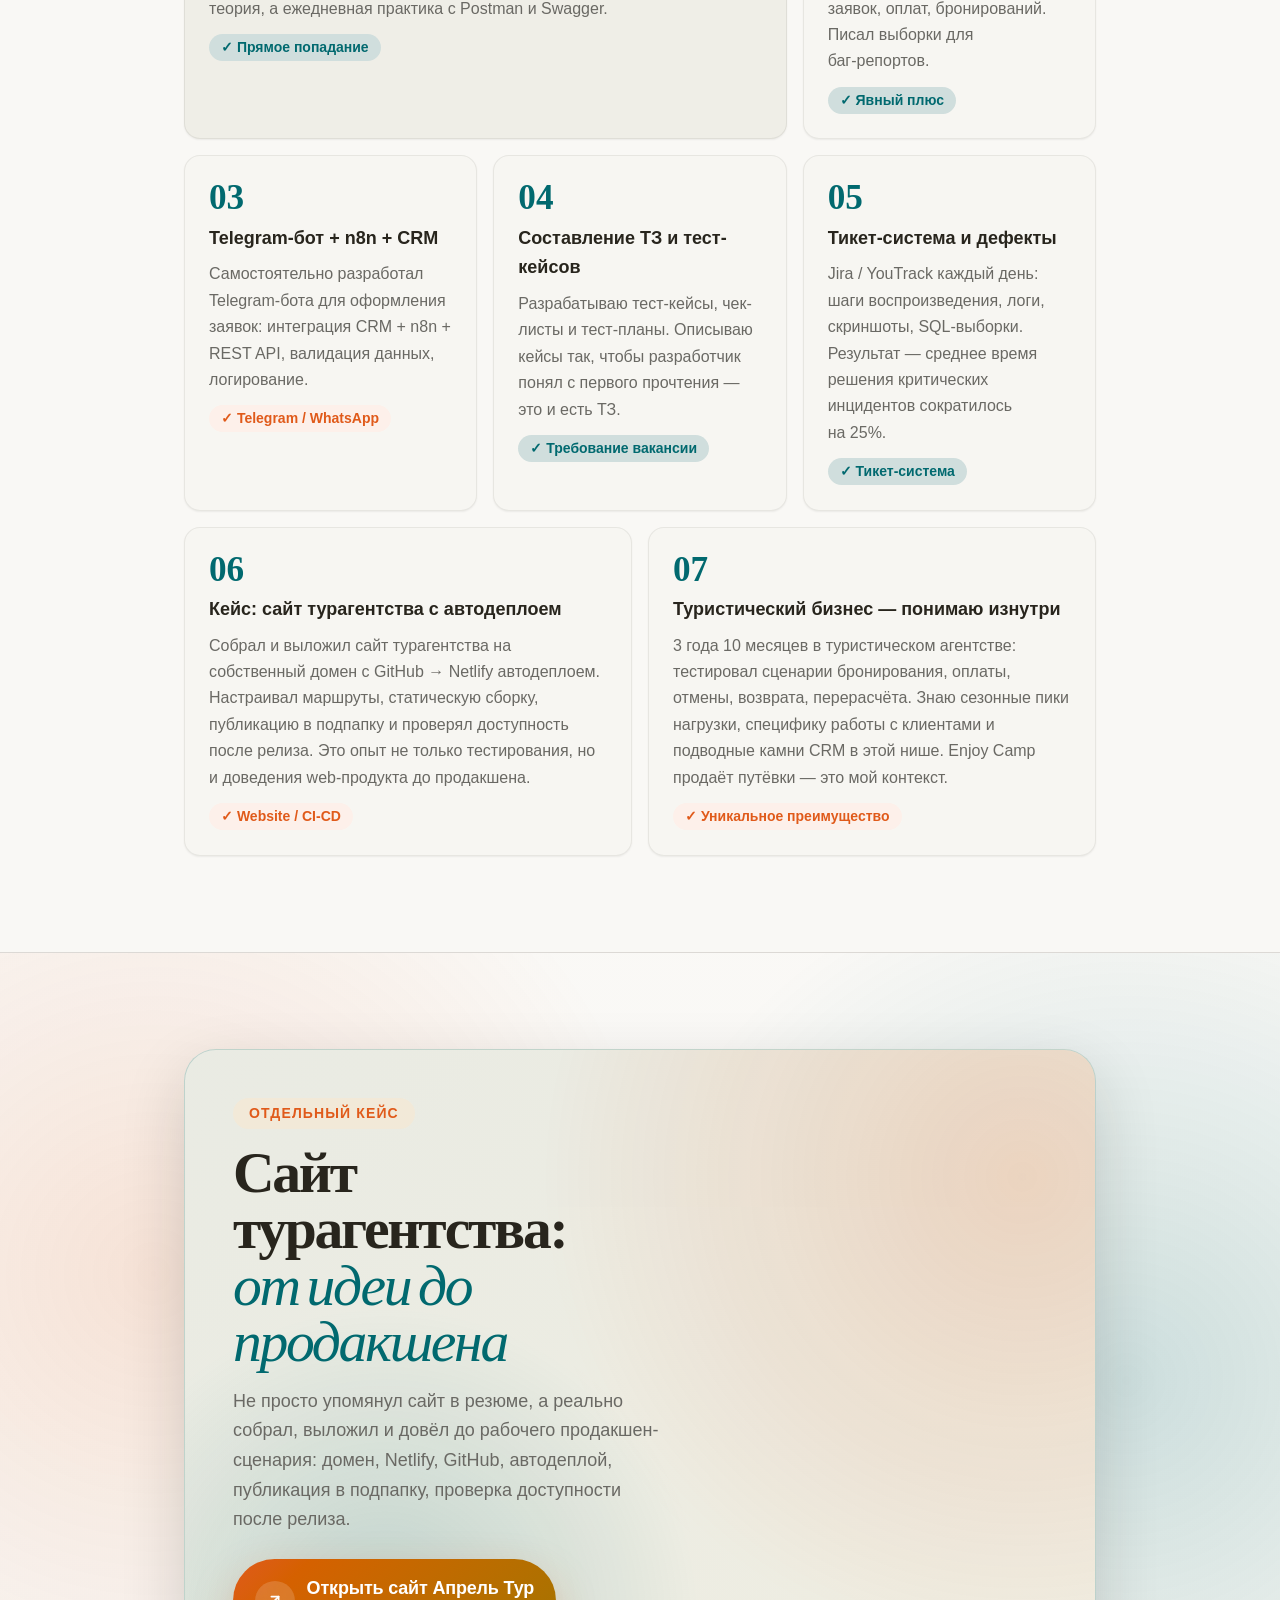
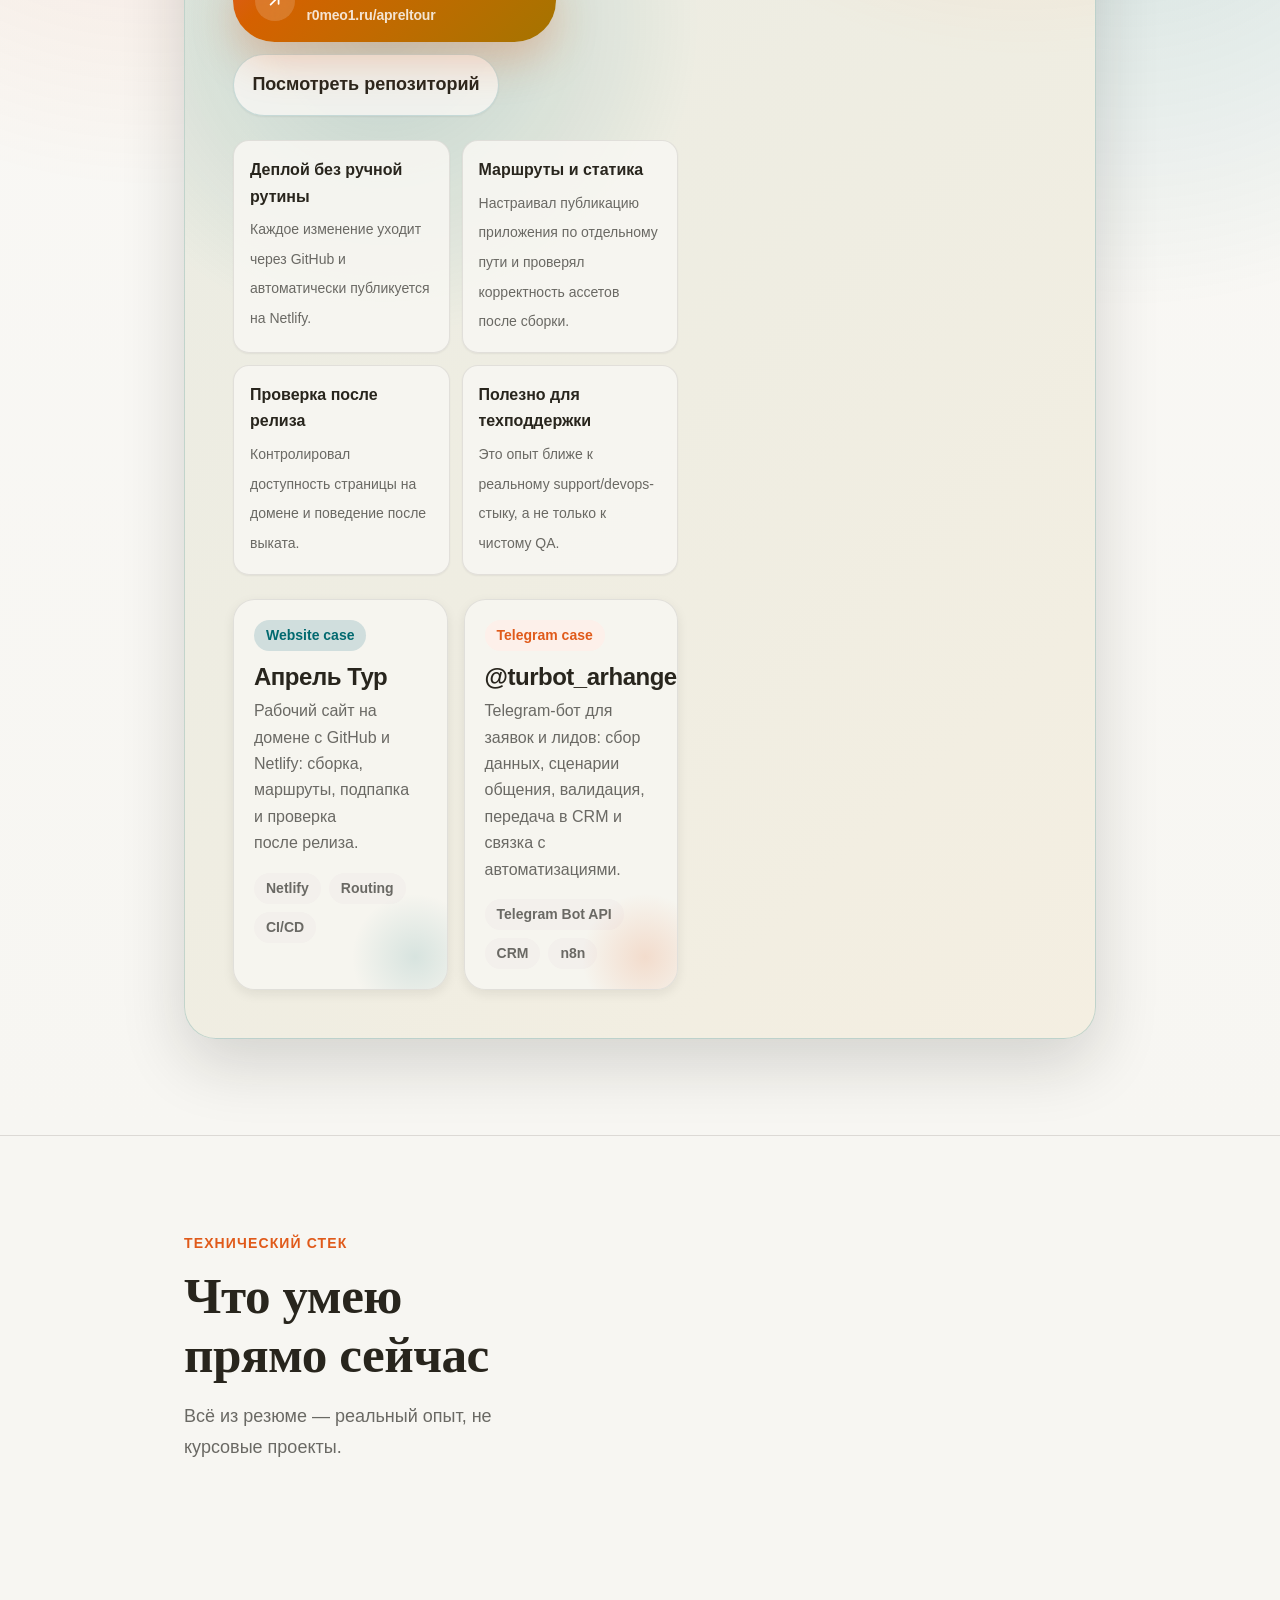
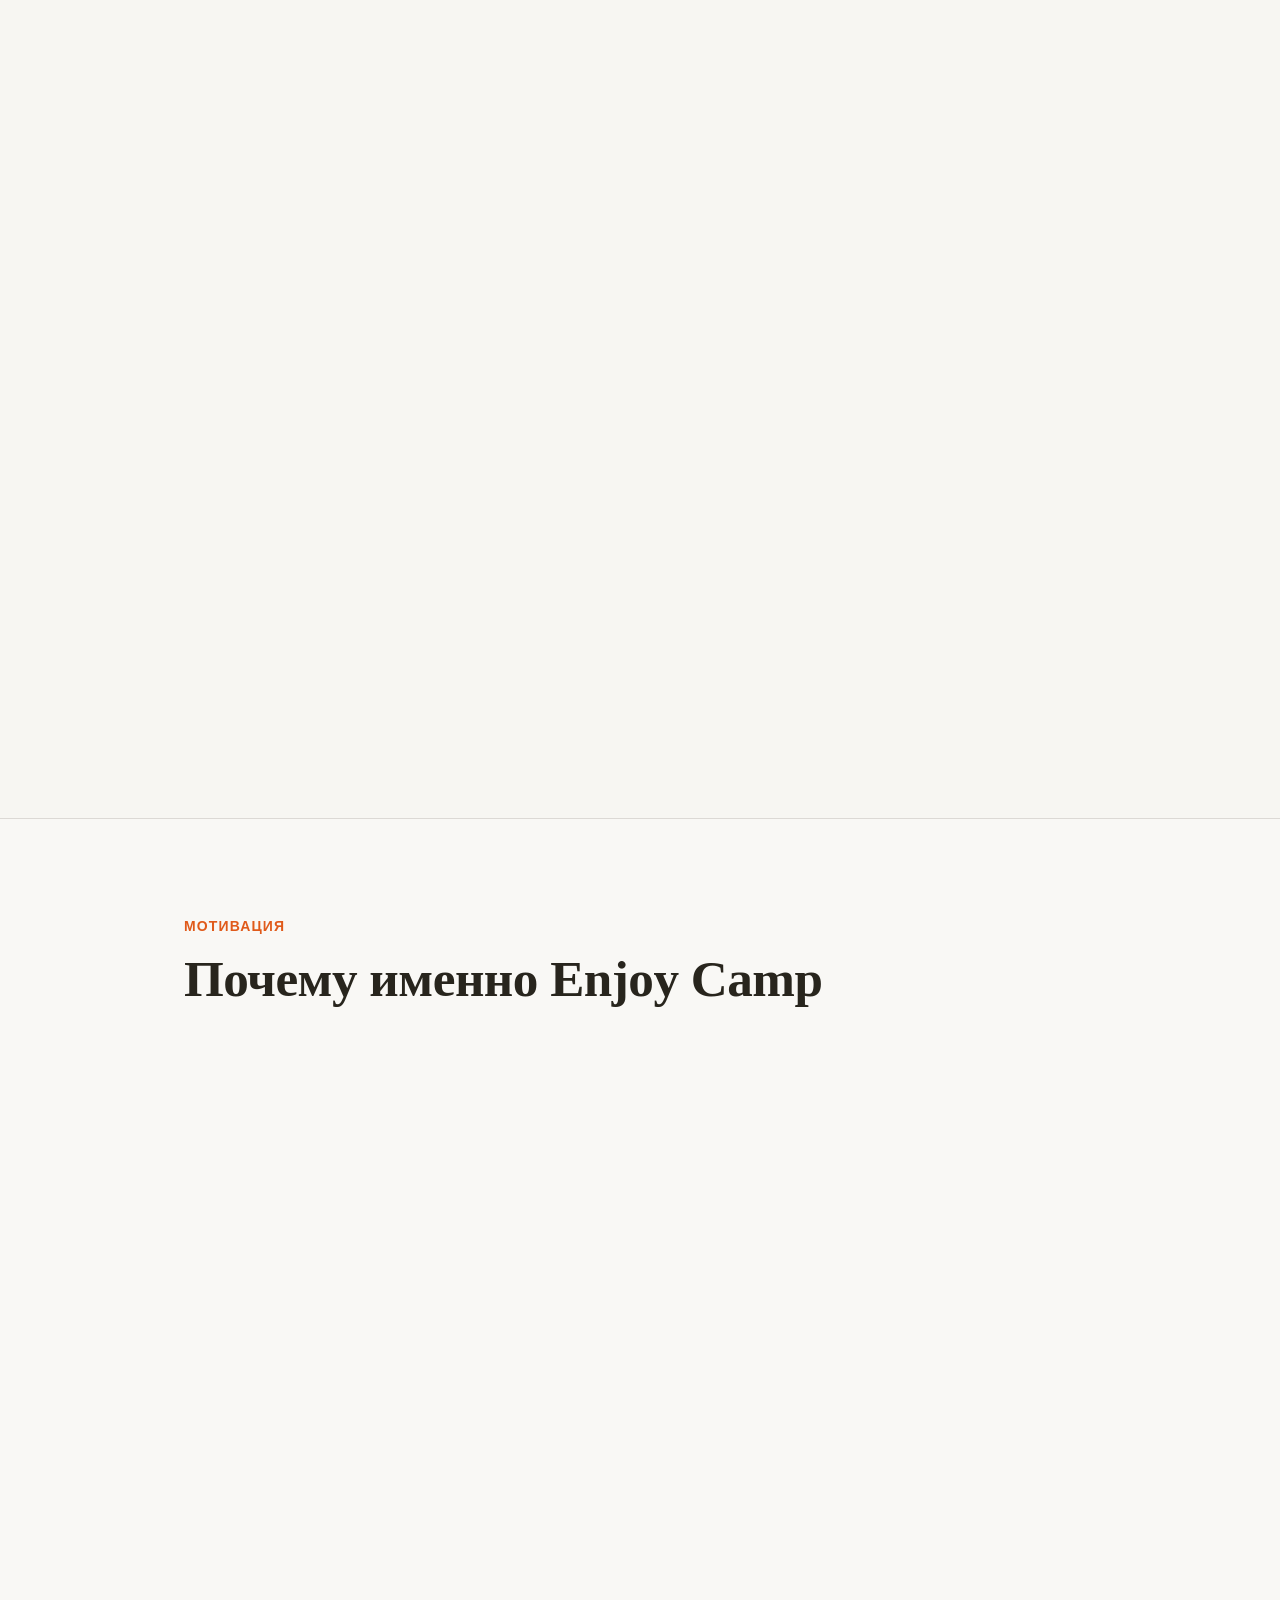
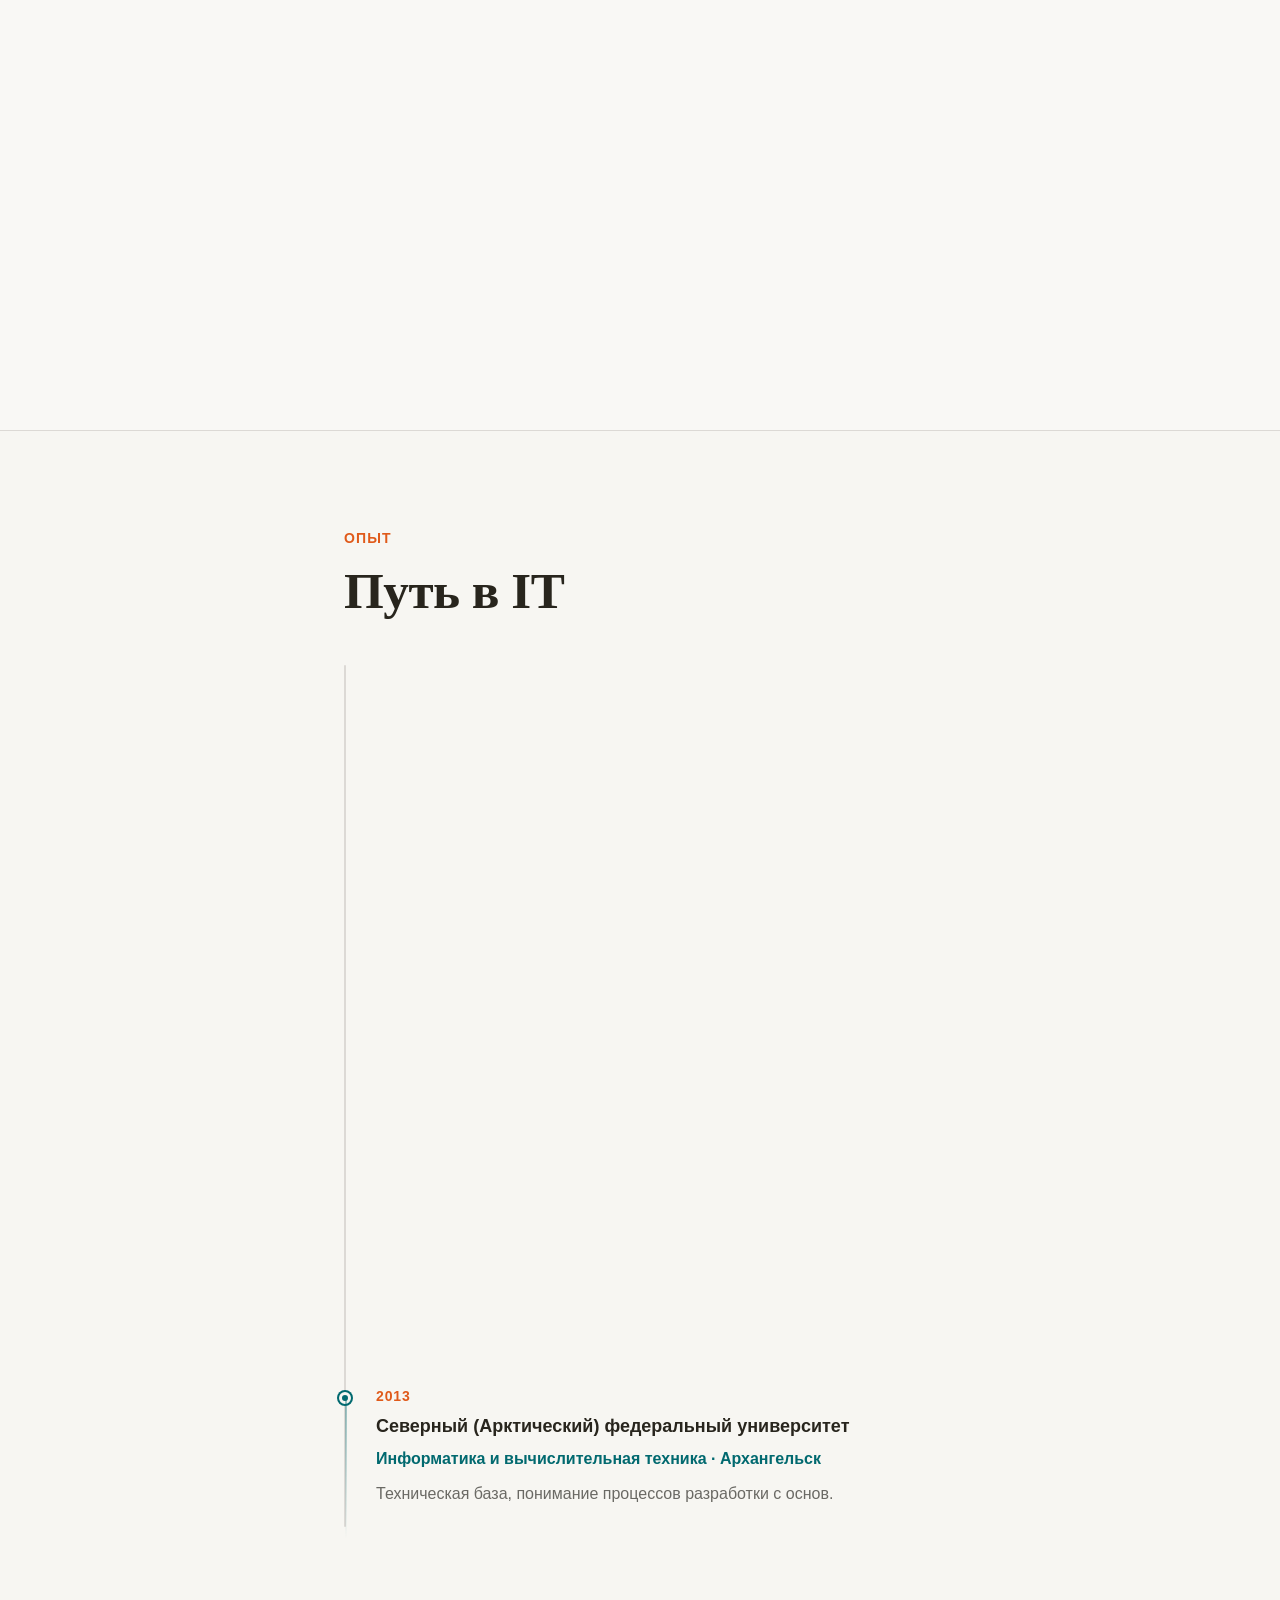
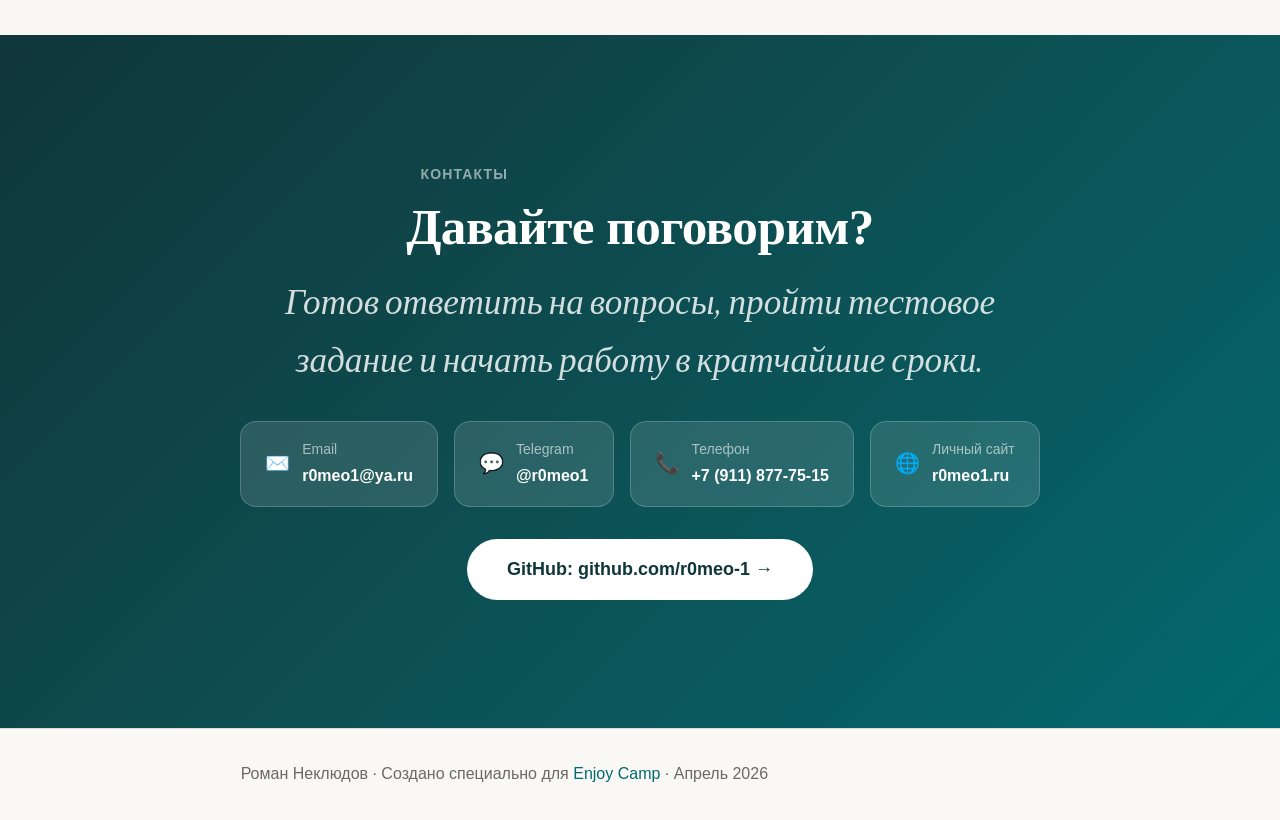
==== commit 82685e74: "Add Telegram bot case to Enjoy Camp page" ====
--- a/enjoycamp.html
+++ b/enjoycamp.html
@@ -342,6 +342,21 @@
     .case-preview-line.short{width:62%}
     .case-preview-kpis{display:grid;grid-template-columns:repeat(3,minmax(0,1fr));gap:.6rem;margin-top:1rem}
     .case-preview-kpis span{padding:.65rem .4rem;border-radius:.9rem;background:rgba(255,255,255,.08);text-align:center;font-size:.7rem;color:#d9d7d1}
+    .case-mini-grid{display:grid;grid-template-columns:repeat(2,minmax(0,1fr));gap:var(--space-4);margin-top:var(--space-6)}
+    .case-mini{position:relative;overflow:hidden;padding:var(--space-5);border-radius:1.35rem;background:color-mix(in oklch,var(--color-bg) 86%,transparent);
+      border:1px solid color-mix(in oklch,var(--color-text) 10%,transparent);box-shadow:var(--shadow-md);
+      transition:transform 260ms cubic-bezier(0.16,1,0.3,1),box-shadow 220ms ease,border-color 220ms ease}
+    .case-mini::before{content:'';position:absolute;inset:auto -2rem -2rem auto;width:8rem;height:8rem;border-radius:50%;
+      background:radial-gradient(circle, color-mix(in oklch,var(--color-primary) 14%,transparent), transparent 70%);opacity:.9}
+    .case-mini--bot::before{background:radial-gradient(circle, color-mix(in oklch,var(--color-accent) 18%,transparent), transparent 70%)}
+    .case-mini:hover{transform:translateY(-8px);box-shadow:var(--shadow-lg);border-color:color-mix(in oklch,var(--color-primary) 24%,transparent)}
+    .case-mini-kicker{display:inline-flex;align-items:center;gap:var(--space-2);padding:4px var(--space-3);border-radius:999px;
+      background:var(--color-primary-highlight);color:var(--color-primary);font-size:var(--text-xs);font-weight:800}
+    .case-mini--bot .case-mini-kicker{background:var(--color-accent-light);color:var(--color-accent)}
+    .case-mini h3{margin-top:var(--space-3);font-size:var(--text-lg);font-weight:800;letter-spacing:-0.02em}
+    .case-mini p{margin-top:var(--space-2);font-size:var(--text-sm);color:var(--color-text-muted);max-width:100%}
+    .case-mini-tags{display:flex;flex-wrap:wrap;gap:var(--space-2);margin-top:var(--space-4)}
+    .case-mini-tags span{padding:4px var(--space-3);border-radius:999px;background:var(--color-surface-offset);font-size:var(--text-xs);font-weight:700;color:var(--color-text-muted)}
     .case-badge{display:inline-flex;align-items:center;gap:var(--space-2);padding:4px var(--space-3);border-radius:var(--radius-full);
       background:var(--color-primary-highlight);color:var(--color-primary);font-size:var(--text-xs);font-weight:800}
     .case-stack{margin-top:var(--space-5);display:flex;flex-wrap:wrap;gap:var(--space-2)}
@@ -358,6 +373,7 @@
     @media(max-width:768px){
       .case-grid{grid-template-columns:1fr}
       .case-points{grid-template-columns:1fr}
+      .case-mini-grid{grid-template-columns:1fr}
       .case-actions{flex-direction:column;align-items:stretch}
       .case-cta,.case-ghost-link{justify-content:center}
     }
@@ -678,6 +694,28 @@
               <span>Это опыт ближе к реальному support/devops-стыку, а не только к чистому QA.</span>
             </div>
           </div>
+          <div class="case-mini-grid">
+            <article class="case-mini">
+              <span class="case-mini-kicker">Website case</span>
+              <h3>Апрель Тур</h3>
+              <p>Рабочий сайт на домене с GitHub и Netlify: сборка, маршруты, подпапка и проверка после релиза.</p>
+              <div class="case-mini-tags">
+                <span>Netlify</span>
+                <span>Routing</span>
+                <span>CI/CD</span>
+              </div>
+            </article>
+            <article class="case-mini case-mini--bot">
+              <span class="case-mini-kicker">Telegram case</span>
+              <h3>@turbot_arhangelsk_bot</h3>
+              <p>Telegram-бот для заявок и лидов: сбор данных, сценарии общения, валидация, передача в CRM и связка с автоматизациями.</p>
+              <div class="case-mini-tags">
+                <span>Telegram Bot API</span>
+                <span>CRM</span>
+                <span>n8n</span>
+              </div>
+            </article>
+          </div>
         </div>
         <aside class="case-panel fade-in" data-delay="2">
           <span class="case-badge">Production case</span>
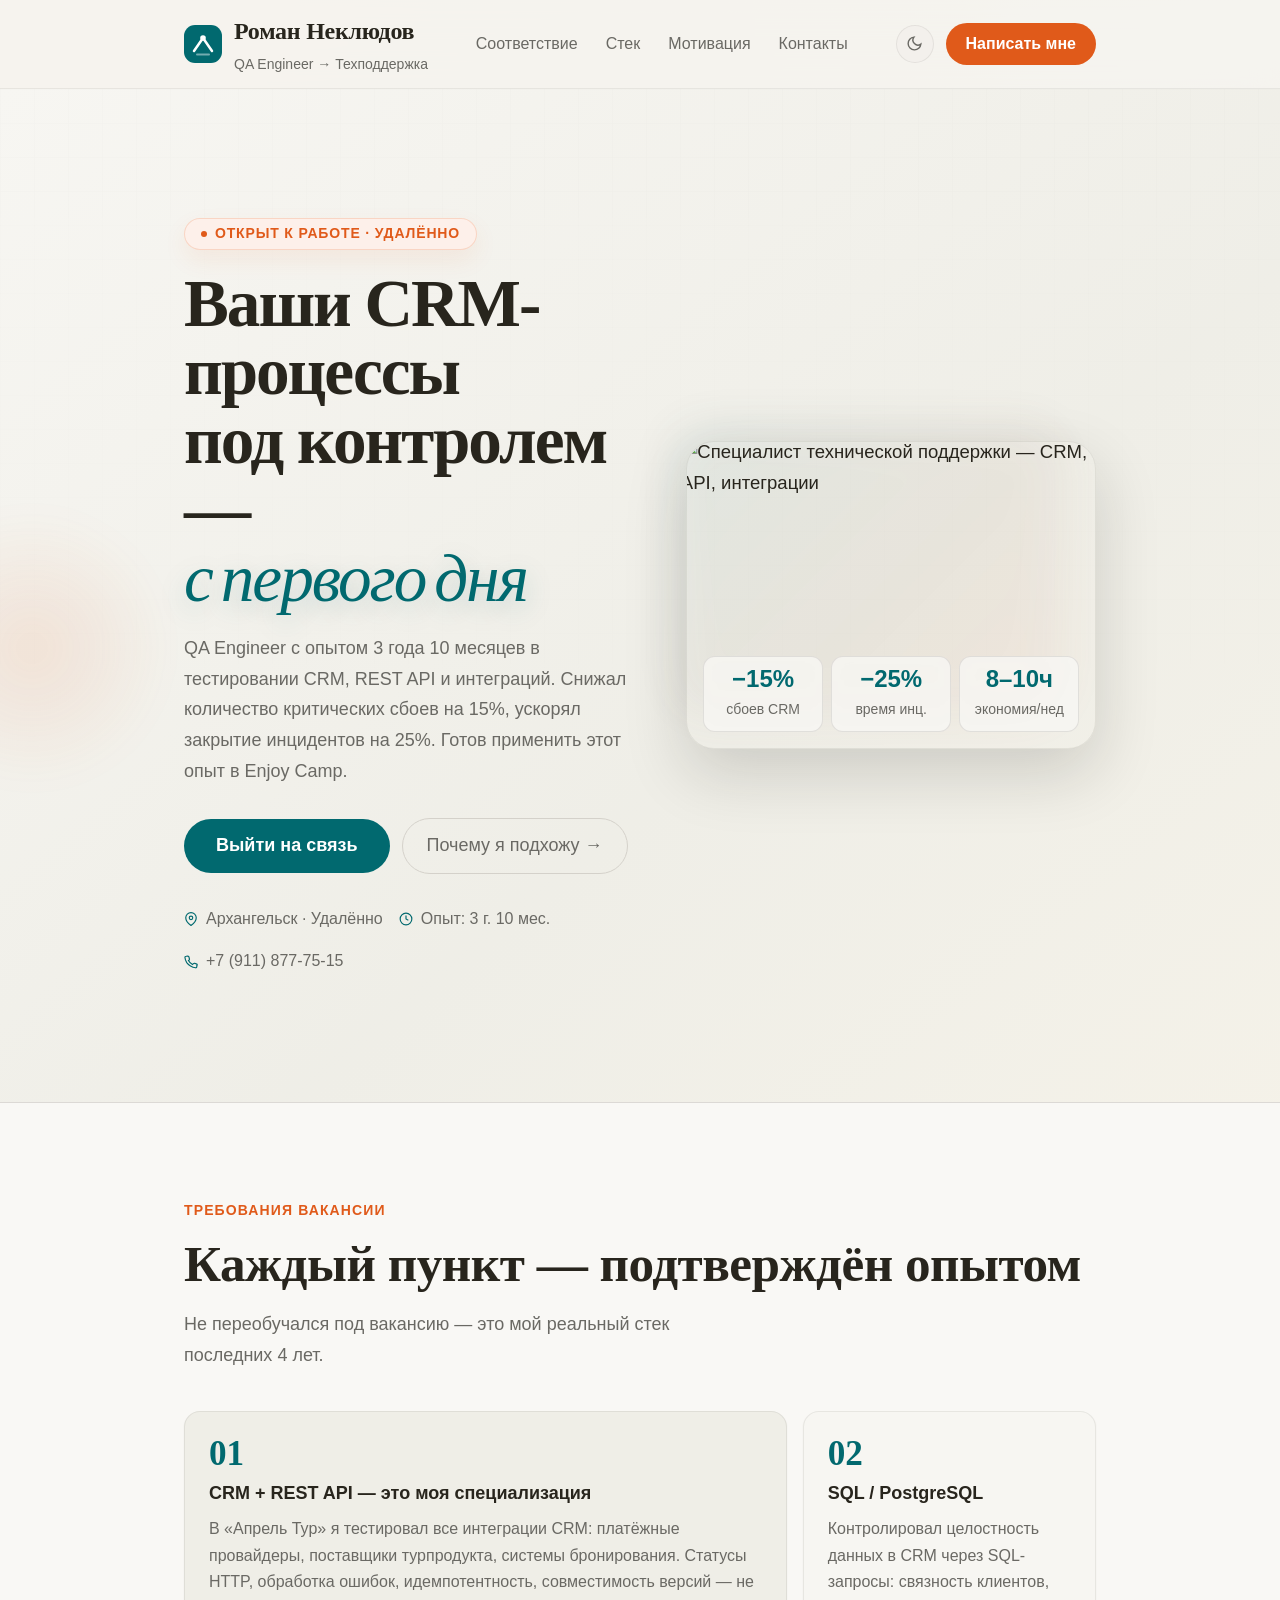
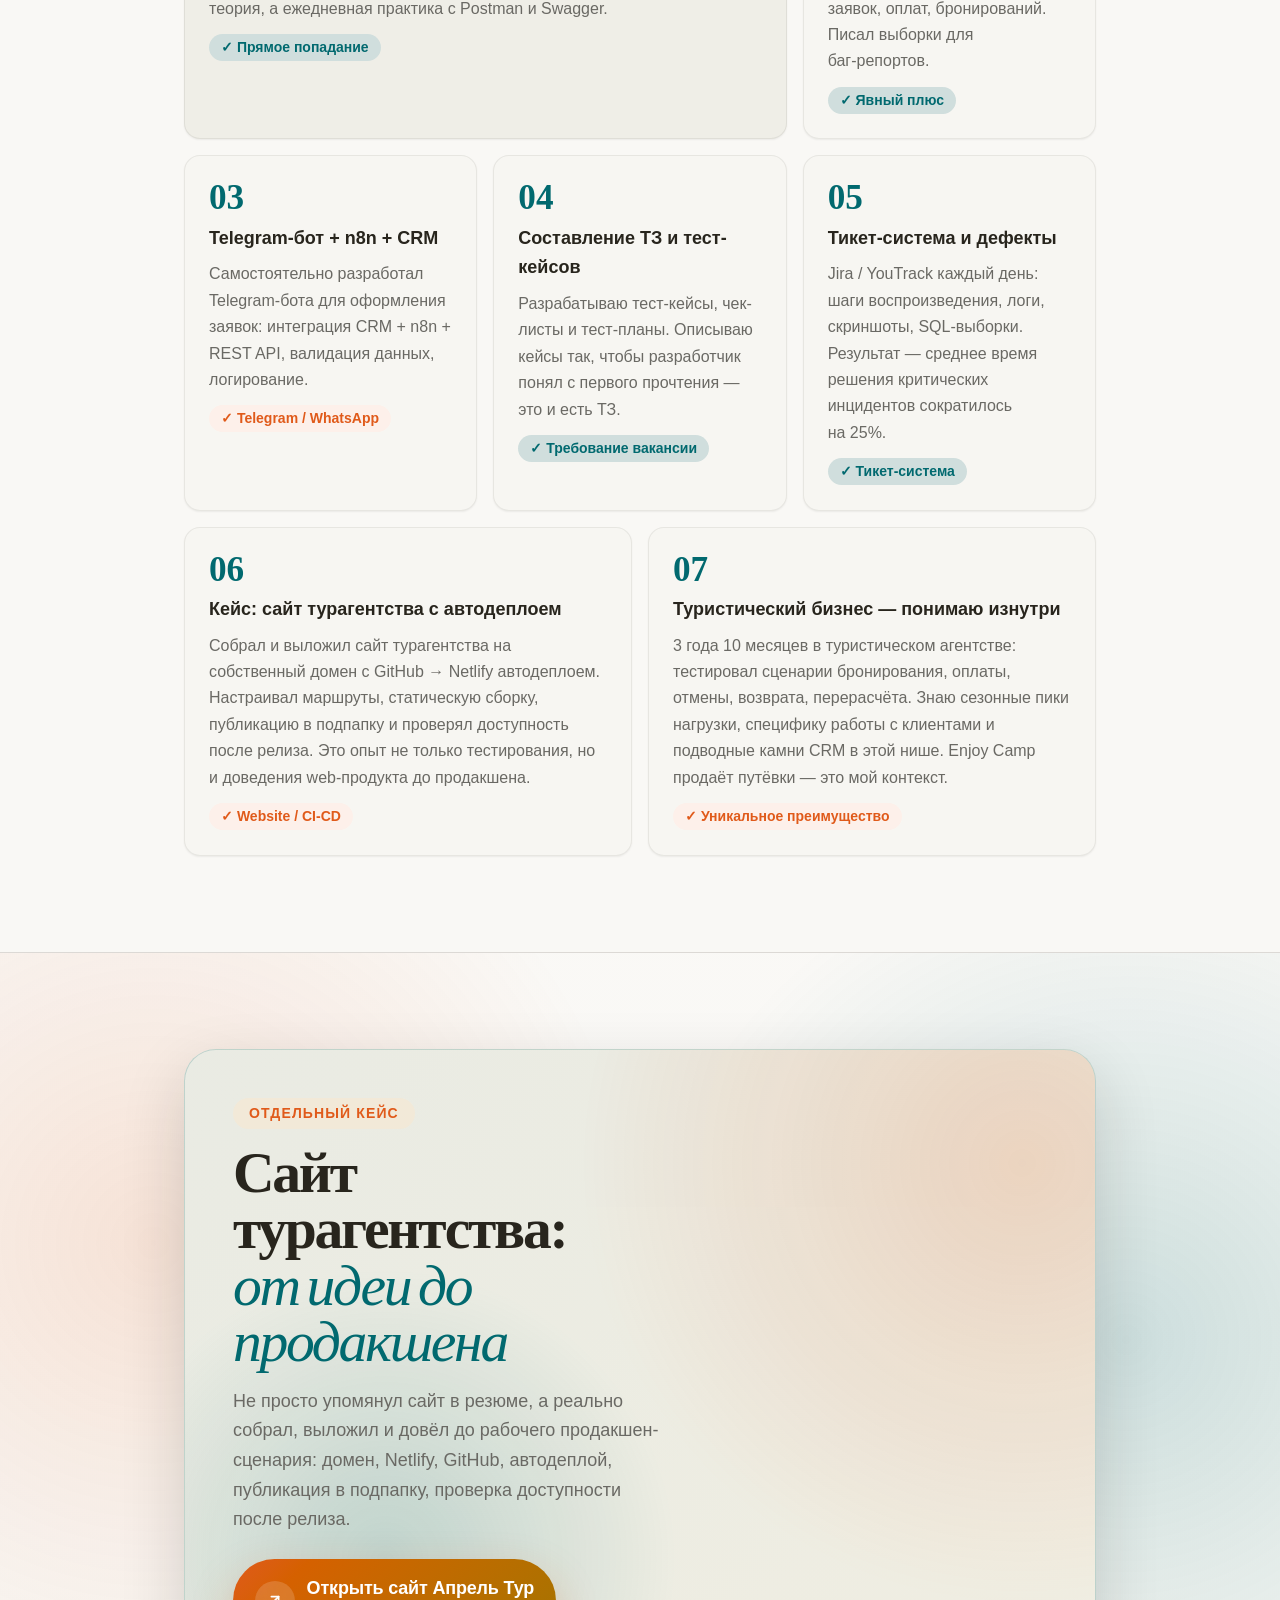
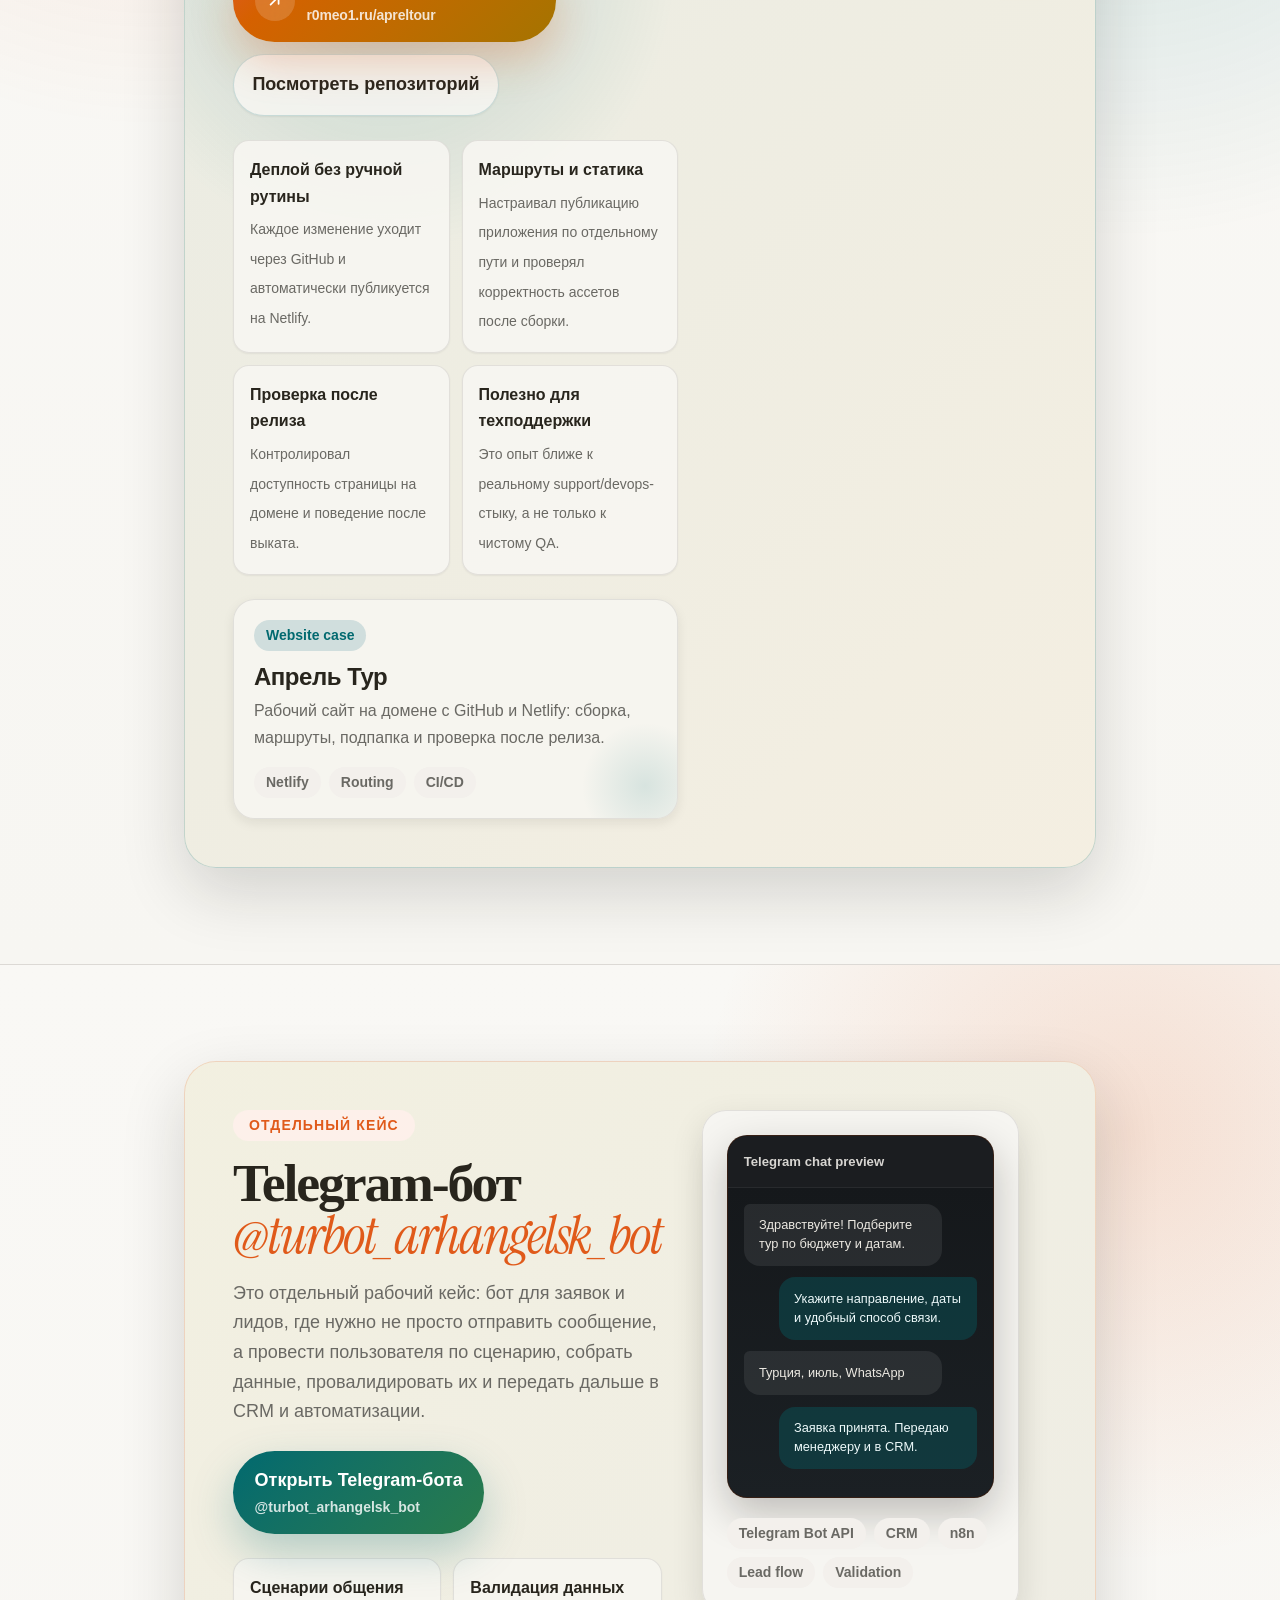
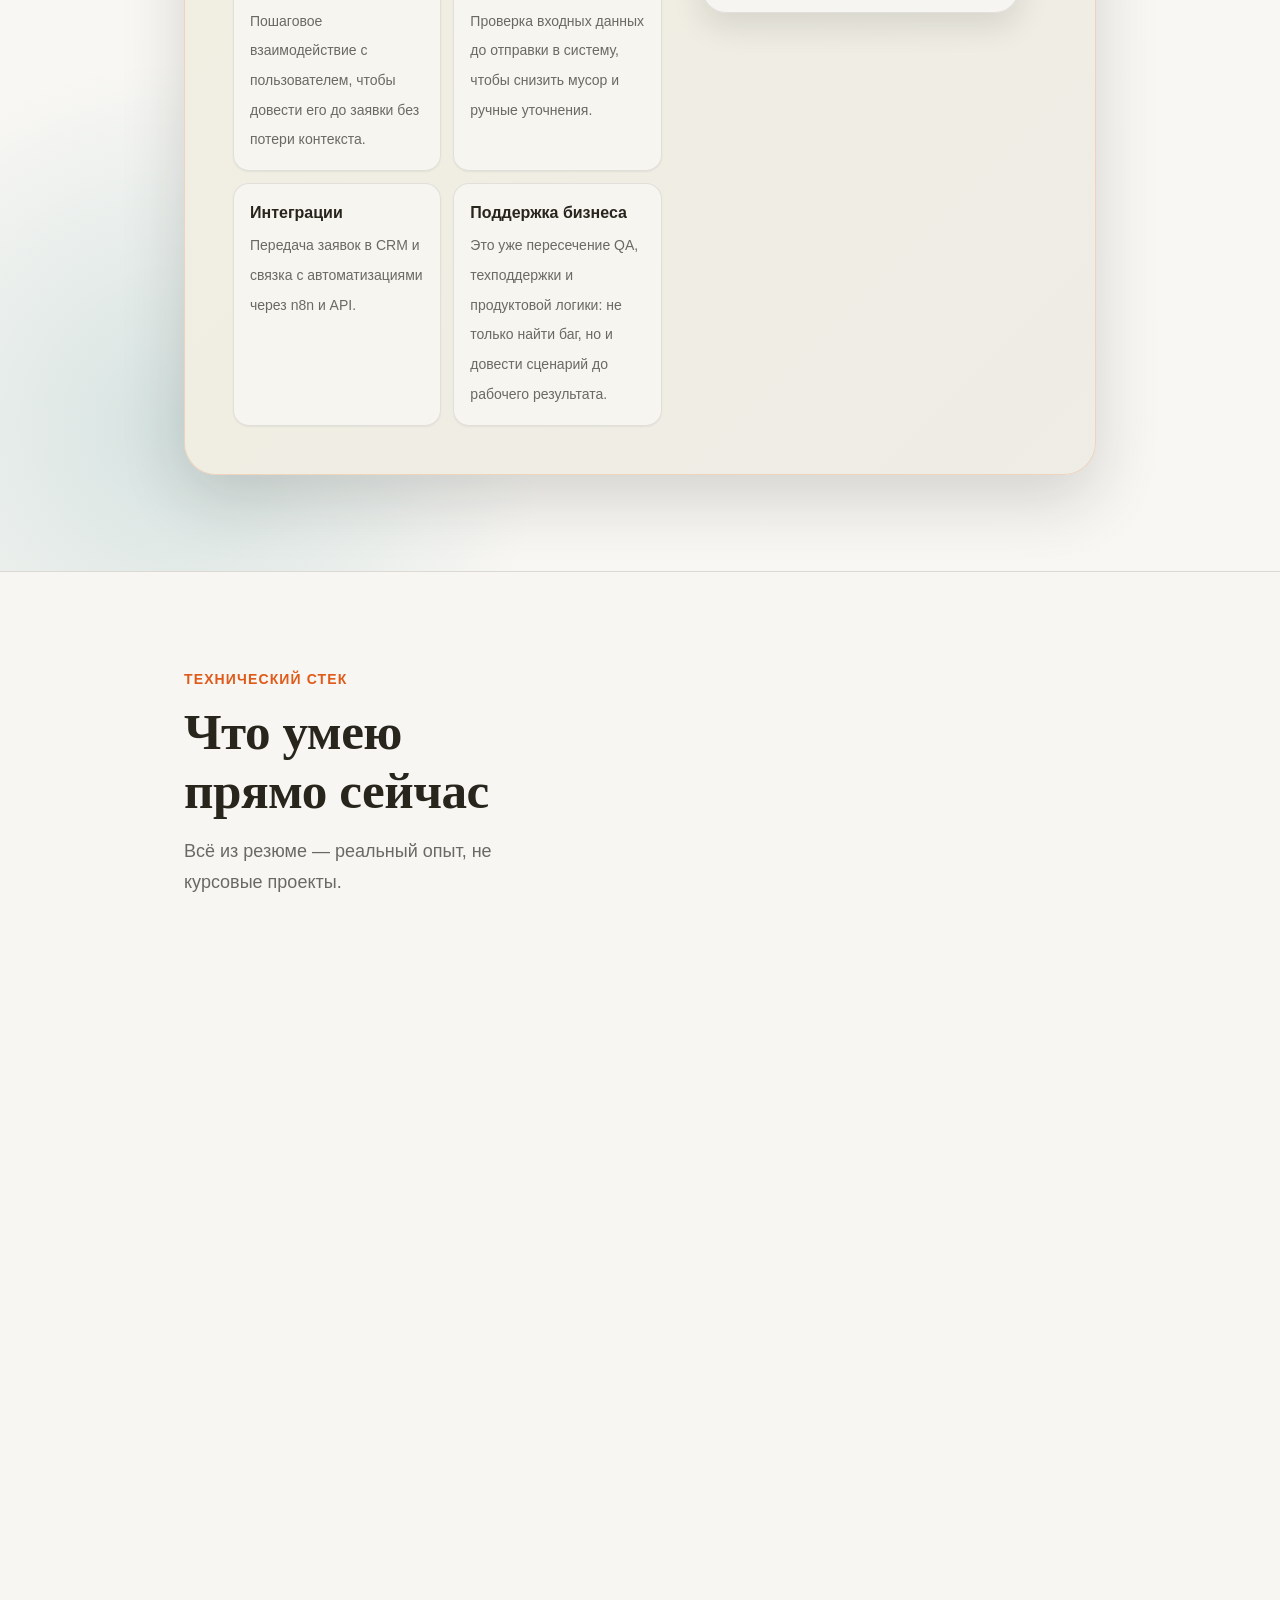
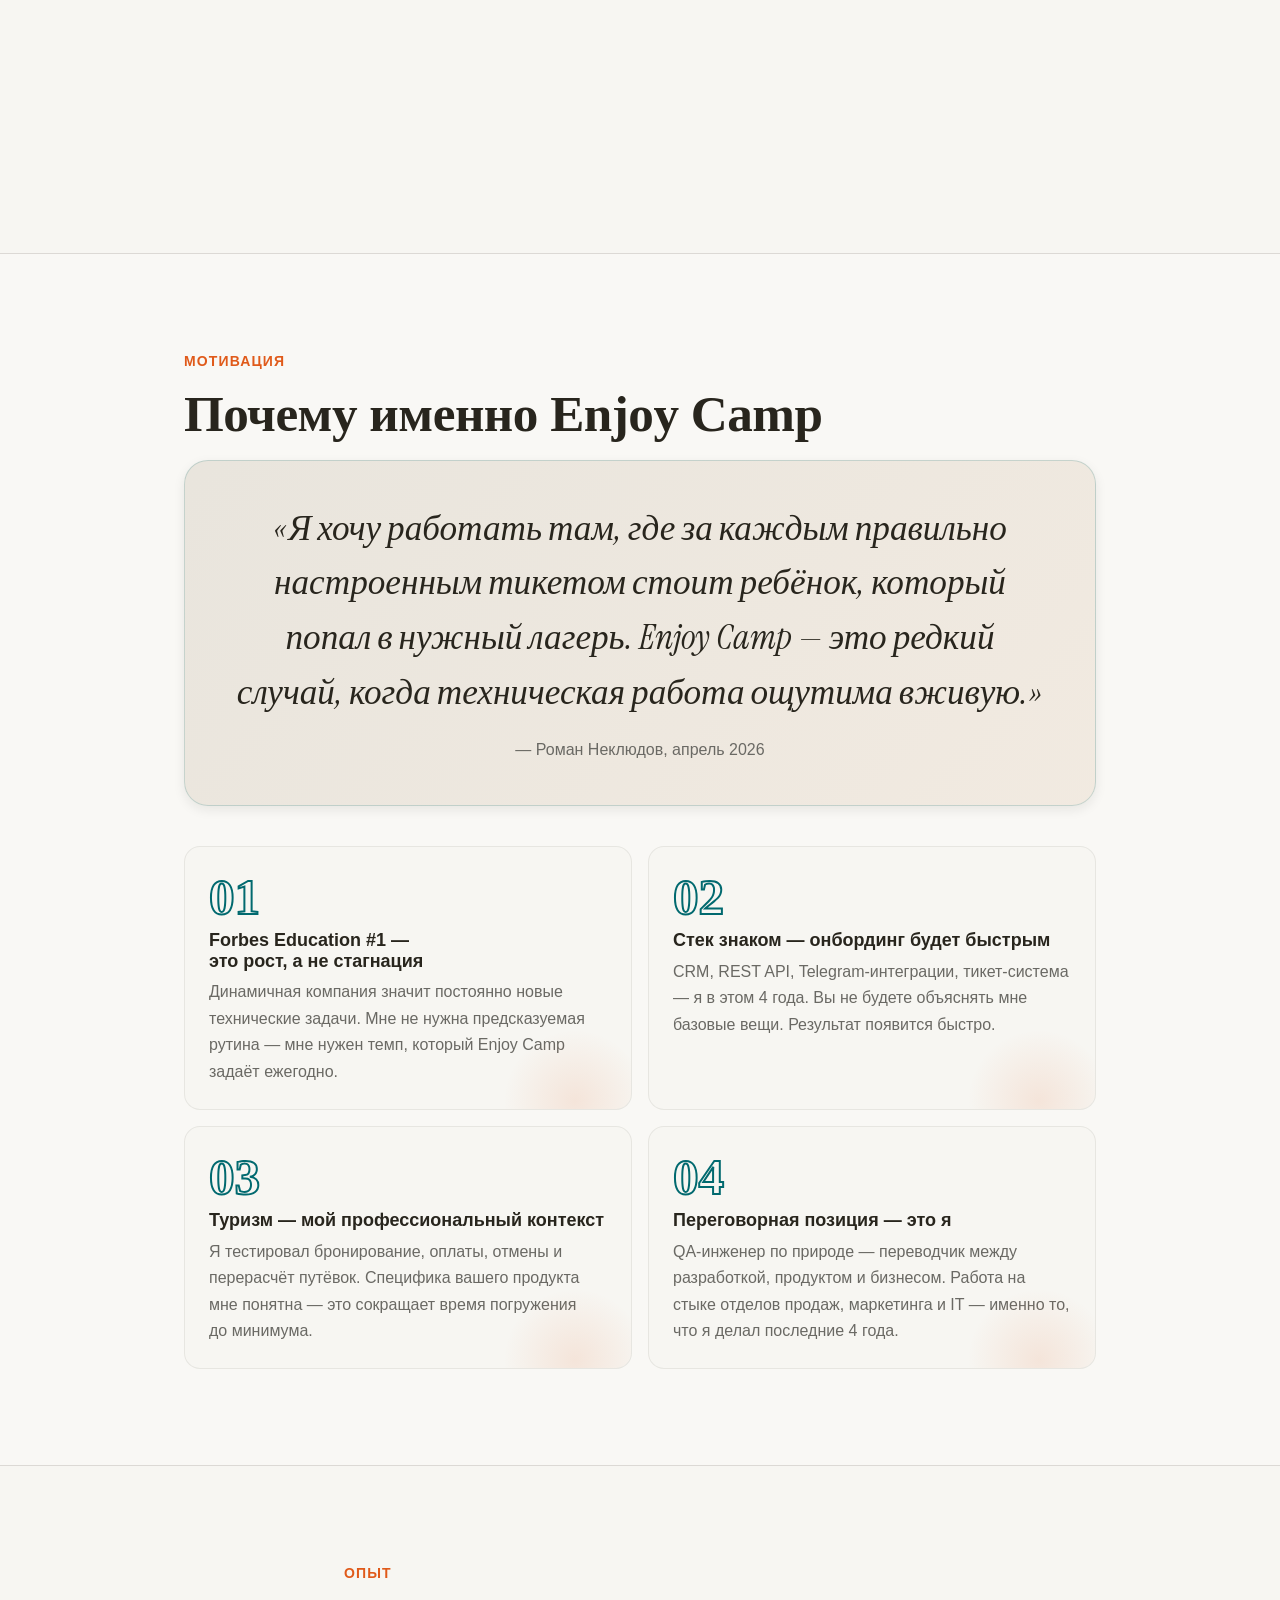
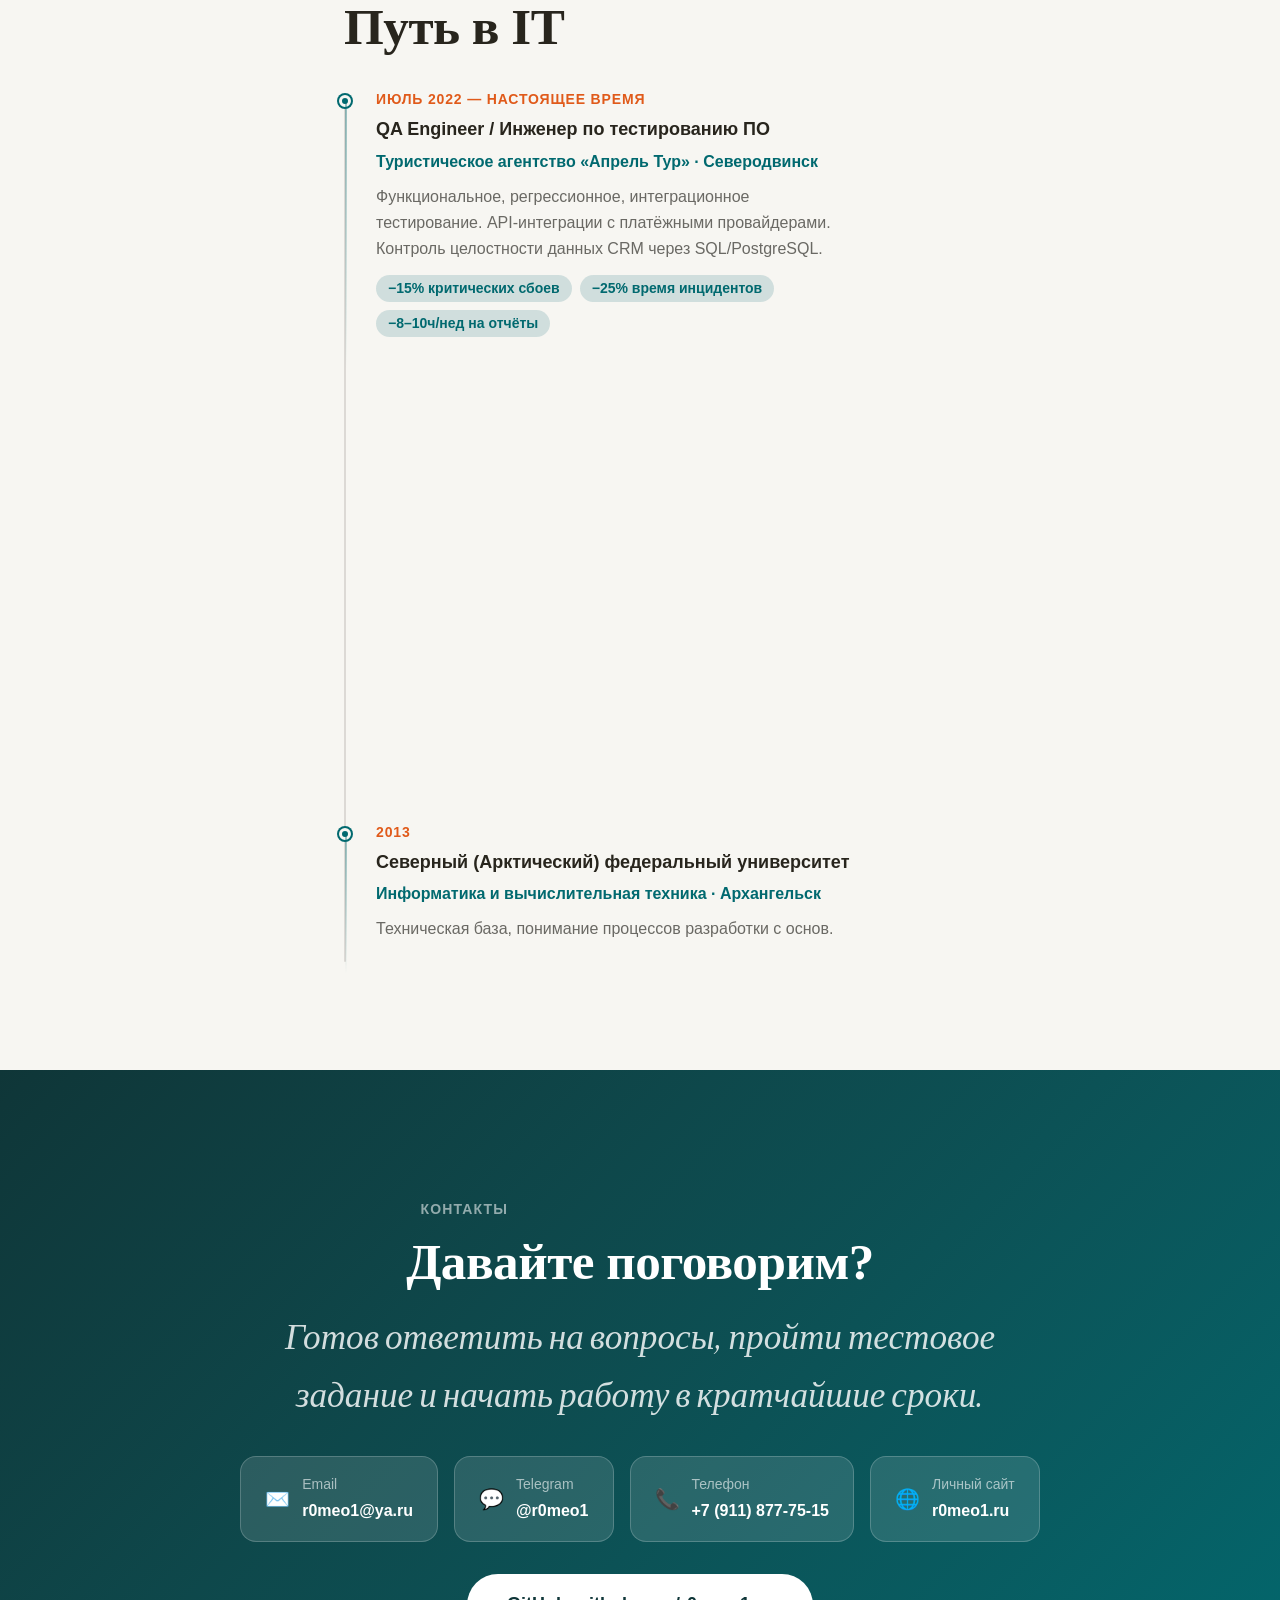
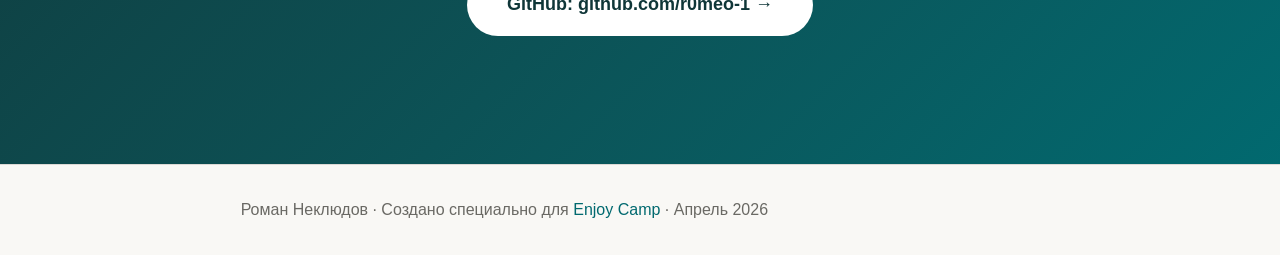
==== commit 7d5ac479: "Move Telegram bot case into separate section" ====
--- a/enjoycamp.html
+++ b/enjoycamp.html
@@ -342,21 +342,59 @@
     .case-preview-line.short{width:62%}
     .case-preview-kpis{display:grid;grid-template-columns:repeat(3,minmax(0,1fr));gap:.6rem;margin-top:1rem}
     .case-preview-kpis span{padding:.65rem .4rem;border-radius:.9rem;background:rgba(255,255,255,.08);text-align:center;font-size:.7rem;color:#d9d7d1}
-    .case-mini-grid{display:grid;grid-template-columns:repeat(2,minmax(0,1fr));gap:var(--space-4);margin-top:var(--space-6)}
+    .case-mini-grid{display:grid;grid-template-columns:1fr;gap:var(--space-4);margin-top:var(--space-6)}
     .case-mini{position:relative;overflow:hidden;padding:var(--space-5);border-radius:1.35rem;background:color-mix(in oklch,var(--color-bg) 86%,transparent);
       border:1px solid color-mix(in oklch,var(--color-text) 10%,transparent);box-shadow:var(--shadow-md);
       transition:transform 260ms cubic-bezier(0.16,1,0.3,1),box-shadow 220ms ease,border-color 220ms ease}
     .case-mini::before{content:'';position:absolute;inset:auto -2rem -2rem auto;width:8rem;height:8rem;border-radius:50%;
       background:radial-gradient(circle, color-mix(in oklch,var(--color-primary) 14%,transparent), transparent 70%);opacity:.9}
-    .case-mini--bot::before{background:radial-gradient(circle, color-mix(in oklch,var(--color-accent) 18%,transparent), transparent 70%)}
     .case-mini:hover{transform:translateY(-8px);box-shadow:var(--shadow-lg);border-color:color-mix(in oklch,var(--color-primary) 24%,transparent)}
     .case-mini-kicker{display:inline-flex;align-items:center;gap:var(--space-2);padding:4px var(--space-3);border-radius:999px;
       background:var(--color-primary-highlight);color:var(--color-primary);font-size:var(--text-xs);font-weight:800}
-    .case-mini--bot .case-mini-kicker{background:var(--color-accent-light);color:var(--color-accent)}
     .case-mini h3{margin-top:var(--space-3);font-size:var(--text-lg);font-weight:800;letter-spacing:-0.02em}
     .case-mini p{margin-top:var(--space-2);font-size:var(--text-sm);color:var(--color-text-muted);max-width:100%}
     .case-mini-tags{display:flex;flex-wrap:wrap;gap:var(--space-2);margin-top:var(--space-4)}
     .case-mini-tags span{padding:4px var(--space-3);border-radius:999px;background:var(--color-surface-offset);font-size:var(--text-xs);font-weight:700;color:var(--color-text-muted)}
+    .bot-section{position:relative;background:
+      radial-gradient(circle at 88% 14%, color-mix(in oklch,var(--color-accent) 16%,transparent), transparent 28%),
+      radial-gradient(circle at 14% 88%, color-mix(in oklch,var(--color-primary) 14%,transparent), transparent 24%),
+      linear-gradient(180deg,var(--color-surface),color-mix(in oklch,var(--color-bg) 94%,white))}
+    .bot-spotlight{position:relative;overflow:hidden;border-radius:2rem;padding:clamp(var(--space-8),5vw,var(--space-12));
+      background:linear-gradient(135deg in oklch,
+      color-mix(in oklch,var(--color-accent) 10%,var(--color-surface-2)),
+      color-mix(in oklch,var(--color-primary) 7%,var(--color-surface)));
+      border:1px solid color-mix(in oklch,var(--color-accent) 18%,transparent);box-shadow:var(--shadow-xl)}
+    .bot-grid{display:grid;grid-template-columns:1.08fr .92fr;gap:clamp(var(--space-6),4vw,var(--space-10));align-items:start}
+    .bot-kicker{display:inline-flex;align-items:center;gap:var(--space-2);padding:4px var(--space-4);border-radius:999px;
+      background:var(--color-accent-light);color:var(--color-accent);font-size:var(--text-xs);font-weight:800;letter-spacing:.08em;text-transform:uppercase}
+    .bot-title{margin-top:var(--space-4);font-family:var(--font-display);font-size:clamp(2.1rem,4.2vw,4rem);line-height:.98;letter-spacing:-0.04em}
+    .bot-title em{font-family:var(--font-serif);font-style:italic;color:var(--color-accent);font-weight:400}
+    .bot-copy{margin-top:var(--space-4);font-size:var(--text-base);color:var(--color-text-muted);max-width:58ch}
+    .bot-actions{display:flex;flex-wrap:wrap;gap:var(--space-3);margin-top:var(--space-6)}
+    .bot-cta{position:relative;display:inline-flex;align-items:center;gap:var(--space-3);padding:0.95rem 1.35rem;border-radius:999px;
+      background:linear-gradient(135deg,var(--color-primary),color-mix(in oklch,var(--color-primary) 70%,var(--color-accent)));
+      color:#fff;text-decoration:none;font-weight:800;box-shadow:0 18px 44px oklch(from var(--color-primary) l c h/.26);overflow:hidden;
+      transition:transform 220ms ease,box-shadow 220ms ease}
+    .bot-cta::before{content:'';position:absolute;inset:0;background:linear-gradient(120deg,transparent 10%,rgba(255,255,255,.32),transparent 42%);
+      transform:translateX(-130%);animation:case-cta-sheen 4.8s ease-in-out infinite}
+    .bot-cta span,.bot-cta small{position:relative;z-index:1}
+    .bot-cta small{display:block;font-size:var(--text-xs);opacity:.82}
+    .bot-cta:hover{transform:translateY(-4px) scale(1.02);box-shadow:0 24px 56px oklch(from var(--color-primary) l c h/.32)}
+    .bot-points{display:grid;grid-template-columns:repeat(2,minmax(0,1fr));gap:var(--space-3);margin-top:var(--space-6)}
+    .bot-point{padding:var(--space-4);border-radius:var(--radius-xl);background:color-mix(in oklch,var(--color-bg) 86%,transparent);
+      border:1px solid color-mix(in oklch,var(--color-text) 10%,transparent);box-shadow:var(--shadow-sm)}
+    .bot-point strong{display:block;font-size:var(--text-sm);margin-bottom:4px}
+    .bot-point span{font-size:var(--text-xs);color:var(--color-text-muted)}
+    .bot-panel{position:relative;padding:var(--space-6);border-radius:1.5rem;background:color-mix(in oklch,var(--color-bg) 92%,transparent);
+      border:1px solid color-mix(in oklch,var(--color-text) 10%,transparent);box-shadow:var(--shadow-lg);animation:panel-float 10s ease-in-out infinite}
+    .bot-preview{border-radius:1.25rem;overflow:hidden;border:1px solid color-mix(in oklch,var(--color-accent) 18%,transparent);background:#111315;box-shadow:0 16px 40px oklch(0.18 0.01 80 / 0.24)}
+    .bot-preview-head{padding:.9rem 1rem;background:#1b1d20;border-bottom:1px solid rgba(255,255,255,.06);color:#d7d5d1;font-size:.82rem;font-weight:700}
+    .bot-preview-body{padding:1rem;background:linear-gradient(180deg,#15181b,#1b2024)}
+    .bot-bubble{max-width:85%;padding:.8rem .95rem;border-radius:1rem;margin-bottom:.7rem;font-size:.8rem;line-height:1.45}
+    .bot-bubble--incoming{background:rgba(255,255,255,.08);color:#ece9e2;border-top-left-radius:.35rem}
+    .bot-bubble--outgoing{margin-left:auto;background:rgba(1,105,111,.34);color:#edf9fa;border-top-right-radius:.35rem}
+    .bot-stack{display:flex;flex-wrap:wrap;gap:var(--space-2);margin-top:var(--space-5)}
+    .bot-stack span{padding:4px var(--space-3);border-radius:999px;background:var(--color-surface-offset);font-size:var(--text-xs);font-weight:700;color:var(--color-text-muted)}
     .case-badge{display:inline-flex;align-items:center;gap:var(--space-2);padding:4px var(--space-3);border-radius:var(--radius-full);
       background:var(--color-primary-highlight);color:var(--color-primary);font-size:var(--text-xs);font-weight:800}
     .case-stack{margin-top:var(--space-5);display:flex;flex-wrap:wrap;gap:var(--space-2)}
@@ -376,6 +414,12 @@
       .case-mini-grid{grid-template-columns:1fr}
       .case-actions{flex-direction:column;align-items:stretch}
       .case-cta,.case-ghost-link{justify-content:center}
+    }
+    @media(max-width:768px){
+      .bot-grid{grid-template-columns:1fr}
+      .bot-points{grid-template-columns:1fr}
+      .bot-actions{flex-direction:column;align-items:stretch}
+      .bot-cta{justify-content:center}
     }
 
     /* SKILLS */
@@ -705,16 +749,6 @@
                 <span>CI/CD</span>
               </div>
             </article>
-            <article class="case-mini case-mini--bot">
-              <span class="case-mini-kicker">Telegram case</span>
-              <h3>@turbot_arhangelsk_bot</h3>
-              <p>Telegram-бот для заявок и лидов: сбор данных, сценарии общения, валидация, передача в CRM и связка с автоматизациями.</p>
-              <div class="case-mini-tags">
-                <span>Telegram Bot API</span>
-                <span>CRM</span>
-                <span>n8n</span>
-              </div>
-            </article>
           </div>
         </div>
         <aside class="case-panel fade-in" data-delay="2">
@@ -765,6 +799,66 @@
               <strong>Release check</strong>
               <span>Проверка ответа сайта после релиза</span>
             </div>
+          </div>
+        </aside>
+      </div>
+    </div>
+  </div>
+</section>
+
+<hr class="divider">
+
+<section class="bot-section section" id="telegram-case" aria-label="Кейс про Telegram-бота">
+  <div class="container">
+    <div class="bot-spotlight fade-in" data-delay="1">
+      <div class="bot-grid">
+        <div>
+          <span class="bot-kicker">Отдельный кейс</span>
+          <h2 class="bot-title">Telegram-бот <em>@turbot_arhangelsk_bot</em></h2>
+          <p class="bot-copy">Это отдельный рабочий кейс: бот для заявок и лидов, где нужно не просто отправить сообщение, а провести пользователя по сценарию, собрать данные, провалидировать их и передать дальше в CRM и автоматизации.</p>
+          <div class="bot-actions">
+            <a class="bot-cta" href="https://t.me/turbot_arhangelsk_bot" target="_blank" rel="noopener noreferrer">
+              <span>
+                Открыть Telegram-бота
+                <small>@turbot_arhangelsk_bot</small>
+              </span>
+            </a>
+          </div>
+          <div class="bot-points">
+            <div class="bot-point">
+              <strong>Сценарии общения</strong>
+              <span>Пошаговое взаимодействие с пользователем, чтобы довести его до заявки без потери контекста.</span>
+            </div>
+            <div class="bot-point">
+              <strong>Валидация данных</strong>
+              <span>Проверка входных данных до отправки в систему, чтобы снизить мусор и ручные уточнения.</span>
+            </div>
+            <div class="bot-point">
+              <strong>Интеграции</strong>
+              <span>Передача заявок в CRM и связка с автоматизациями через n8n и API.</span>
+            </div>
+            <div class="bot-point">
+              <strong>Поддержка бизнеса</strong>
+              <span>Это уже пересечение QA, техподдержки и продуктовой логики: не только найти баг, но и довести сценарий до рабочего результата.</span>
+            </div>
+          </div>
+        </div>
+        <aside class="bot-panel fade-in" data-delay="2">
+          <div class="bot-preview" aria-hidden="true">
+            <div class="bot-preview-head">Telegram chat preview</div>
+            <div class="bot-preview-body">
+              <div class="bot-bubble bot-bubble--incoming">Здравствуйте! Подберите тур по бюджету и датам.</div>
+              <div class="bot-bubble bot-bubble--outgoing">Укажите направление, даты и удобный способ связи.</div>
+              <div class="bot-bubble bot-bubble--incoming">Турция, июль, WhatsApp</div>
+              <div class="bot-bubble bot-bubble--outgoing">Заявка принята. Передаю менеджеру и в CRM.</div>
+            </div>
+          </div>
+          <div class="bot-stack">
+            <span>Telegram Bot API</span>
+            <span>CRM</span>
+            <span>n8n</span>
+            <span>Lead flow</span>
+            <span>Validation</span>
           </div>
         </aside>
       </div>
